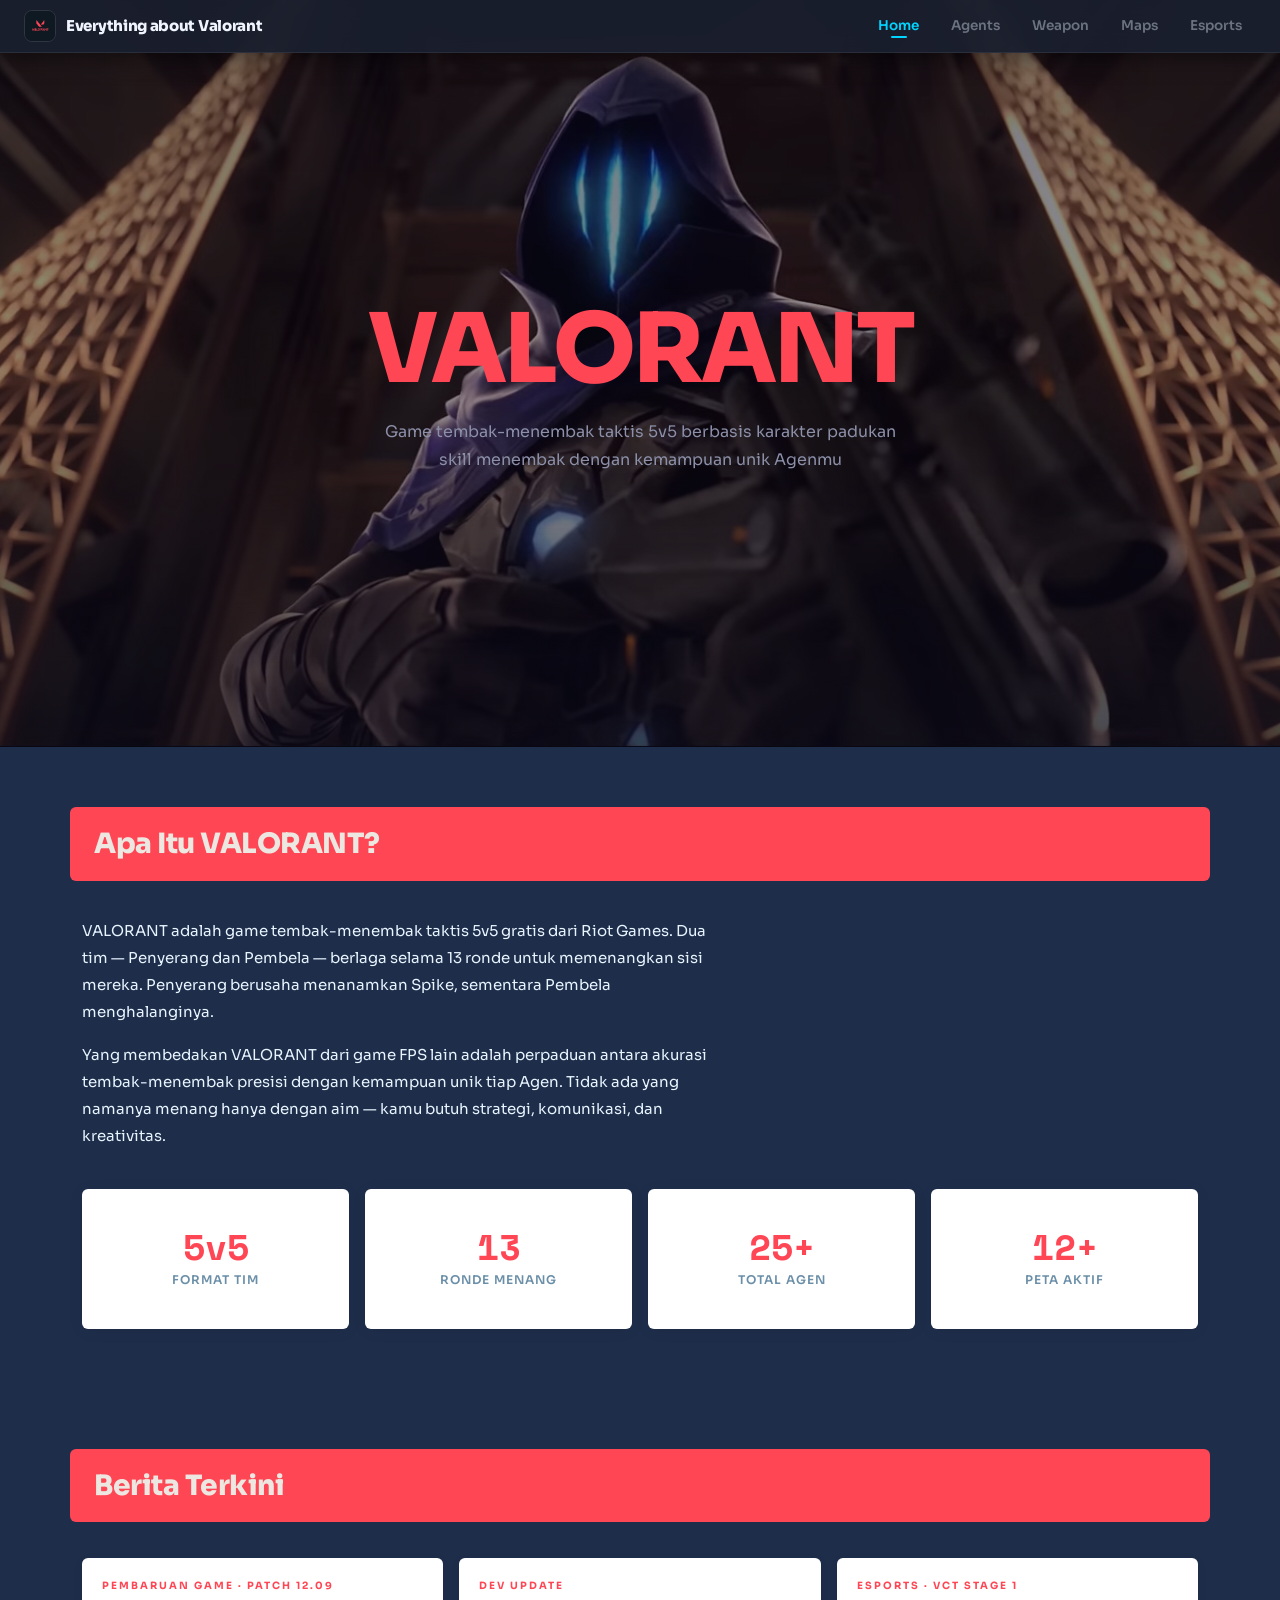
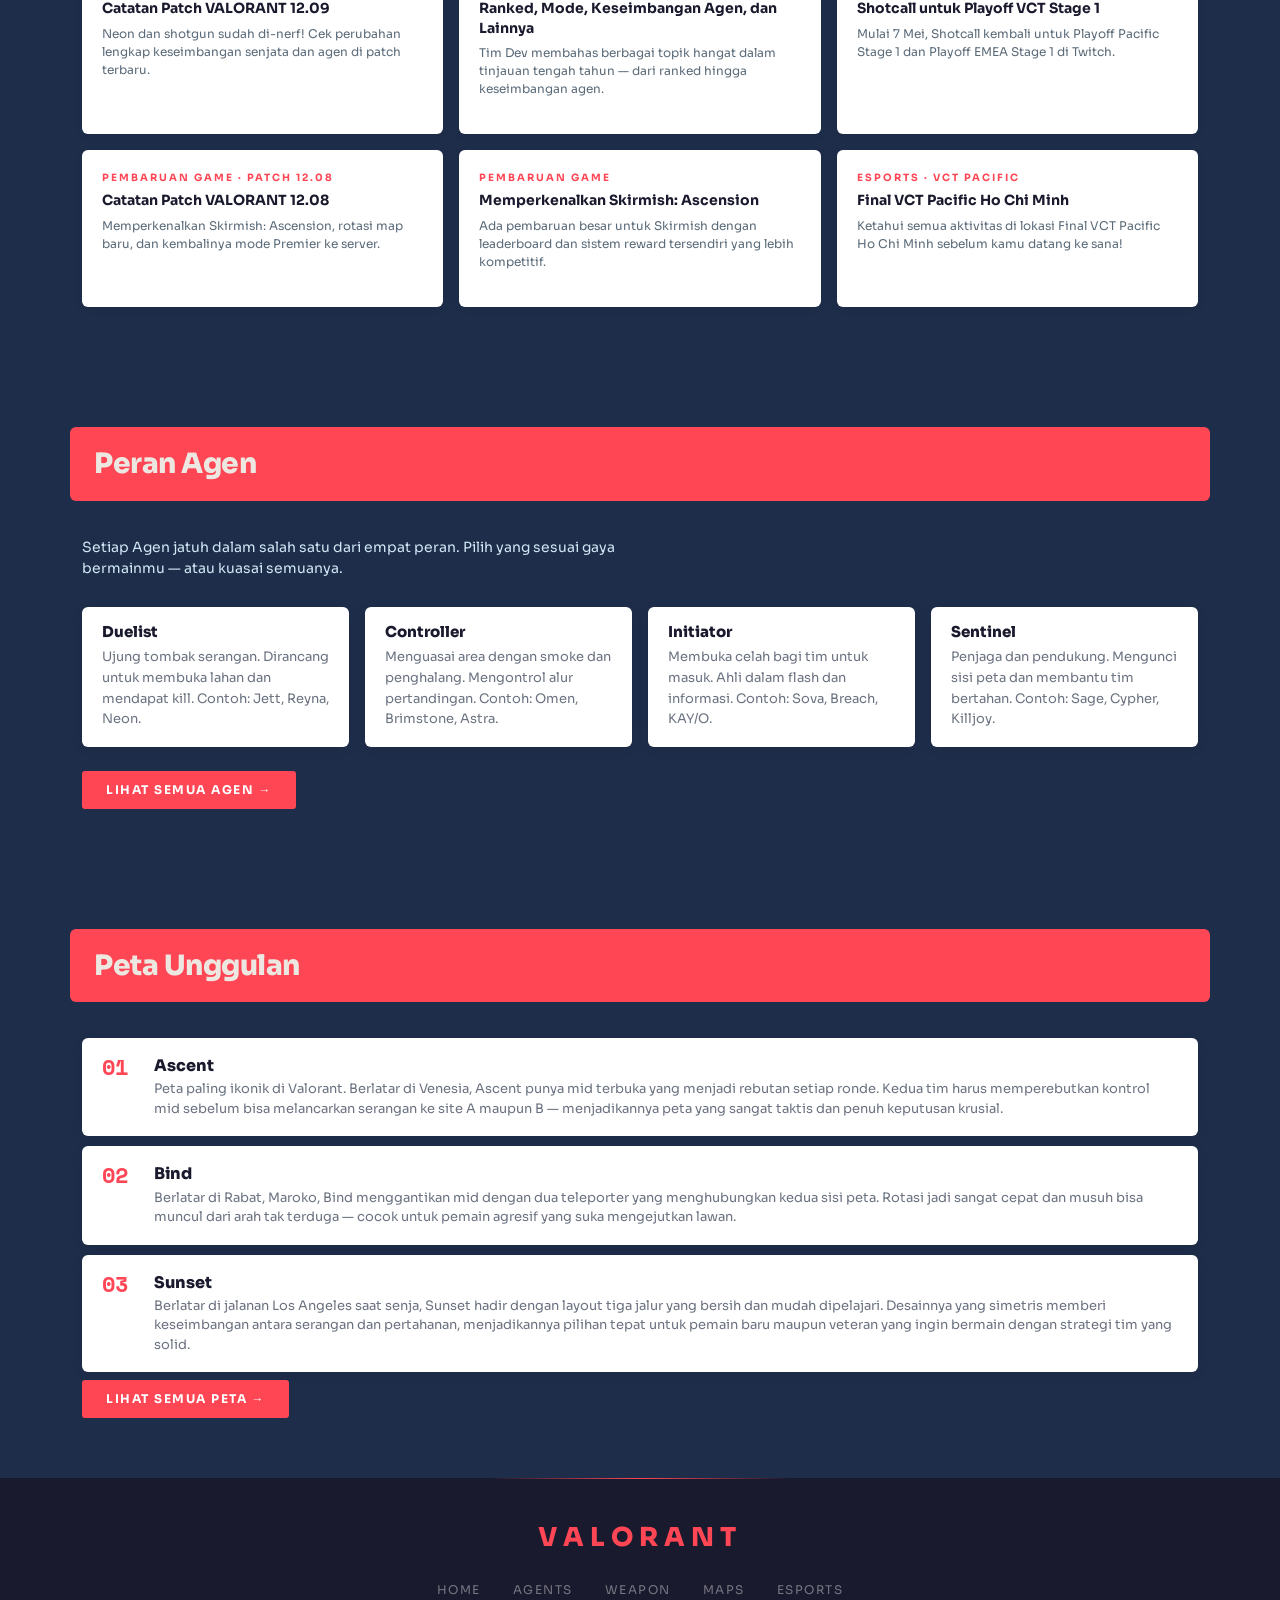
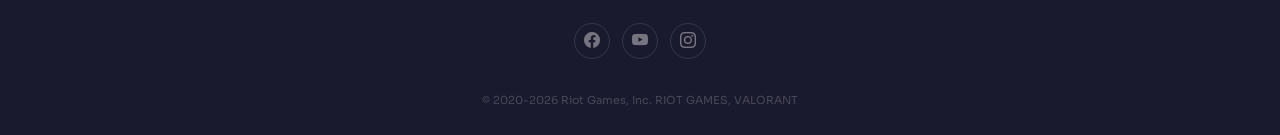
==== index.html @ f8c75fd0 "delete span yang ada di judul maps" ====
<!DOCTYPE html>
<html lang="id">

<head>
  <meta charset="UTF-8" />
  <meta name="viewport" content="width=device-width, initial-scale=1.0" />
  <title>Everything About Valorant</title>
  <link
    href="https://fonts.googleapis.com/css2?family=Sora:wght@400;500;600;700;900&family=Space+Mono:wght@400;700&display=swap"
    rel="stylesheet" />
  <link href="https://cdn.jsdelivr.net/npm/bootstrap@5.3.3/dist/css/bootstrap.min.css" rel="stylesheet" />
    <link rel="stylesheet" href="https://cdn.jsdelivr.net/npm/bootstrap-icons@1.11.3/font/bootstrap-icons.min.css">
  <link rel="stylesheet" href="style.css" />

</head>

<body>

  <!-- ─── NAVBAR ─── -->
  <nav id="navbar">
    <a class="logo" href="index.html">
      <div class="logo-icon">
        <img src="assets/images/logo-valorant.webp" alt="logo" />
      </div>
      <span class="logo-name">Everything about Valorant</span>
    </a>
    <ul class="nav-links">
      <li><a class="nav-label active" href="index.html">Home</a></li>
      <li><a class="nav-label" href="agents.html">Agents</a></li>
      <li><a class="nav-label" href="weapon.html">Weapon</a></li>
      <li><a class="nav-label" href="maps.html">Maps</a></li>
      <li><a class="nav-label" href="esports.html">Esports</a></li>
    </ul>
  </nav>

  <!-- ─── HERO ─── -->
  <section class="hero-section">

    <!-- ─── VIDEO BACKGROUND ─── -->
    <video class="hero-video" autoplay muted loop playsinline>
      <source src="assets/videos/valo-clip-opening.webm"/>
    </video>

    <!-- ─── OVERLAY ─── -->
    <div class="hero-overlay"></div>

    <!-- ─── CONTENT ─── -->
    <div class="hero-content text-center">
      <h1 class="hero-title"><span>VALORANT</span></h1>
      <p class="hero-subtitle mx-auto">
        Game tembak-menembak taktis 5v5 berbasis karakter padukan skill menembak dengan
        kemampuan unik Agenmu
      </p>

    </div>
    

  </section>


  <!-- ─── ABOUT ─── -->
  <section class="about-section">

    <!-- Section header: RED background -->
    <div class="sec-header">
      <div class="container">
        <h2>Apa Itu VALORANT?</h2>
      </div>
    </div>

    <div class="container">
      <p class="about-text">
        VALORANT adalah game tembak-menembak taktis 5v5 gratis dari Riot Games. Dua tim — Penyerang dan Pembela —
        berlaga selama 13 ronde untuk memenangkan sisi mereka. Penyerang berusaha menanamkan Spike, sementara Pembela
        menghalanginya.
      </p>
      <p class="about-text">
        Yang membedakan VALORANT dari game FPS lain adalah perpaduan antara akurasi tembak-menembak presisi dengan
        kemampuan unik tiap Agen. Tidak ada yang namanya menang hanya dengan aim — kamu butuh strategi, komunikasi, dan
        kreativitas.
      </p>
      <div class="row g-3 mt-4">
        <div class="col-3">
          <div class="about-stat">
            <div class="stat-number">5v5</div>
            <div class="stat-label">Format Tim</div>
          </div>
        </div>
        <div class="col-3">
          <div class="about-stat">
            <div class="stat-number">13</div>
            <div class="stat-label">Ronde Menang</div>
          </div>
        </div>
        <div class="col-3">
          <div class="about-stat">
            <div class="stat-number">25+</div>
            <div class="stat-label">Total Agen</div>
          </div>
        </div>
        <div class="col-3">
          <div class="about-stat">
            <div class="stat-number">12+</div>
            <div class="stat-label">Peta Aktif</div>
          </div>
        </div>
      </div>
    </div>
  </section>


  <!-- ─── ESPORTS NEWS ─── -->
  <section class="esports-section">

    <!-- Section header: WARM BROWN background -->
    <div class="sec-header">
      <div class="container">
        <h2>Berita Terkini</h2>
      </div>
    </div>

    <div class="container">
      <div class="row g-3">
        <div class="col-4">
          <div class="news-item h-100">
            <div class="news-cat">Pembaruan Game · Patch 12.09</div>
            <h6>Catatan Patch VALORANT 12.09</h6>
            <p>Neon dan shotgun sudah di-nerf! Cek perubahan lengkap keseimbangan senjata dan agen di patch terbaru.</p>
          </div>
        </div>
        <div class="col-4">
          <div class="news-item h-100">
            <div class="news-cat">Dev Update</div>
            <h6>Ranked, Mode, Keseimbangan Agen, dan Lainnya</h6>
            <p>Tim Dev membahas berbagai topik hangat dalam tinjauan tengah tahun — dari ranked hingga keseimbangan
              agen.</p>
          </div>
        </div>
        <div class="col-4">
          <div class="news-item h-100">
            <div class="news-cat">Esports · VCT Stage 1</div>
            <h6>Shotcall untuk Playoff VCT Stage 1</h6>
            <p>Mulai 7 Mei, Shotcall kembali untuk Playoff Pacific Stage 1 dan Playoff EMEA Stage 1 di Twitch.</p>
          </div>
        </div>
        <div class="col-4">
          <div class="news-item h-100">
            <div class="news-cat">Pembaruan Game · Patch 12.08</div>
            <h6>Catatan Patch VALORANT 12.08</h6>
            <p>Memperkenalkan Skirmish: Ascension, rotasi map baru, dan kembalinya mode Premier ke server.</p>
          </div>
        </div>
        <div class="col-4">
          <div class="news-item h-100">
            <div class="news-cat">Pembaruan Game</div>
            <h6>Memperkenalkan Skirmish: Ascension</h6>
            <p>Ada pembaruan besar untuk Skirmish dengan leaderboard dan sistem reward tersendiri yang lebih kompetitif.
            </p>
          </div>
        </div>
        <div class="col-4">
          <div class="news-item h-100">
            <div class="news-cat">Esports · VCT Pacific</div>
            <h6>Final VCT Pacific Ho Chi Minh</h6>
            <p>Ketahui semua aktivitas di lokasi Final VCT Pacific Ho Chi Minh sebelum kamu datang ke sana!</p>
          </div>
        </div>
      </div>
    </div>
  </section>

  <!-- ─── AGENTS ─── -->
  <section class="agents-section">

    <!-- Section header: RED background -->
    <div class="sec-header">
      <div class="container">
        <h2>Peran Agen</h2>
      </div>
    </div>

    <div class="container">
      <p style="color:#d0e8f5; font-size:14px; margin-bottom:28px; max-width:560px;">
        Setiap Agen jatuh dalam salah satu dari empat peran. Pilih yang sesuai gaya bermainmu — atau kuasai semuanya.
      </p>
      <div class="row g-3">
        <div class="col-3">
          <div class="role-card">
            <h5>Duelist</h5>
            <p>Ujung tombak serangan. Dirancang untuk membuka lahan dan mendapat kill. Contoh: Jett, Reyna, Neon.</p>
          </div>
        </div>
        <div class="col-3">
          <div class="role-card">
            <h5>Controller</h5>
            <p>Menguasai area dengan smoke dan penghalang. Mengontrol alur pertandingan. Contoh: Omen, Brimstone, Astra.
            </p>
          </div>
        </div>
        <div class="col-3">
          <div class="role-card">
            <h5>Initiator</h5>
            <p>Membuka celah bagi tim untuk masuk. Ahli dalam flash dan informasi. Contoh: Sova, Breach, KAY/O.</p>
          </div>
        </div>
        <div class="col-3">
          <div class="role-card">
            <h5>Sentinel</h5>
            <p>Penjaga dan pendukung. Mengunci sisi peta dan membantu tim bertahan. Contoh: Sage, Cypher, Killjoy.</p>
          </div>
        </div>
      </div>
      <div class="mt-4">
        <a href="agents.html" class="btn-valo" style="font-size:12px; padding:10px 24px;">Lihat Semua Agen →</a>
      </div>
    </div>
  </section>


  <!-- ─── MAPS ─── -->
  <section class="maps-section">

    <!-- Section header: SLATE BLUE background -->
    <div class="sec-header">
      <div class="container">
        <h2>Peta Unggulan</h2>
      </div>
    </div>

    <div class="container">
      <div class="row">
        <div class="col-12">
          <div class="map-item">
            <div class="map-number">01</div>
            <div class="map-info">
              <h5>Ascent</h5>
              <p>Peta paling ikonik di Valorant. Berlatar di Venesia, Ascent punya mid terbuka yang menjadi rebutan setiap ronde. Kedua tim harus memperebutkan kontrol mid sebelum bisa melancarkan serangan ke site A maupun B — menjadikannya peta yang sangat taktis dan penuh keputusan krusial.</p>
            </div>
          </div>
          <div class="map-item">
            <div class="map-number">02</div>
            <div class="map-info">
              <h5>Bind</h5>
              <p>Berlatar di Rabat, Maroko, Bind menggantikan mid dengan dua teleporter yang menghubungkan kedua sisi peta. Rotasi jadi sangat cepat dan musuh bisa muncul dari arah tak terduga — cocok untuk pemain agresif yang suka mengejutkan lawan.</p>
            </div>
          </div>
          <div class="map-item">
            <div class="map-number">03</div>
            <div class="map-info">
              <h5>Sunset</h5>
              <p>Berlatar di jalanan Los Angeles saat senja, Sunset hadir dengan layout tiga jalur yang bersih dan mudah dipelajari. Desainnya yang simetris memberi keseimbangan antara serangan dan pertahanan, menjadikannya pilihan tepat untuk pemain baru maupun veteran yang ingin bermain dengan strategi tim yang solid.</p>
            </div>
          </div>
        </div>
      </div>
      <div class="mt-2">
        <a href="maps.html" class="btn-valo" style="font-size:12px; padding:10px 24px;">Lihat Semua Peta →</a>
      </div>
    </div>
  </section>


  <script src="https://cdn.jsdelivr.net/npm/bootstrap@5.3.3/dist/js/bootstrap.bundle.min.js"></script>
  <!-- ─── FOOTER ─── -->
  <footer class="footer">
    <div class="footer-logo">VALORANT</div>
    <div class="footer-links">
      <a href="index.html">Home</a>
      <a href="agents.html">Agents</a>
      <a href="weapon.html">Weapon</a>
      <a href="maps.html">Maps</a>
      <a href="esports.html">Esports</a>
    </div>
    <div class="footer-socials">
      <div class="footer-s" title="Facebook">
        <i class="bi bi-facebook"></i>
      </div>
      <div class="footer-s" title="YouTube">
        <i class="bi bi-youtube"></i>
      </div>
      <div class="footer-s" title="Instagram">
        <i class="bi bi-instagram"></i>
      </div>
    </div>
    <div class="footer-copy">© 2020-2026 Riot Games, Inc. RIOT GAMES, VALORANT</div>
  </footer>

</body>

</html>
---- style.css ----
/* ─── CSS VARIABLES ─── */
:root {
  --accent: #00d4ff;
  --accent-glow: rgba(0, 212, 255, 0.15);
  --text-dim: #6b7280;
  --white: #f0f4ff;
  --cream: #ece8e1;
}

/* ─── RESET ─── */
*,
*::before,
*::after {
  box-sizing: border-box;
}
ul {
  list-style: none;
  padding: 0;
  margin: 0;
}
a {
  text-decoration: none;
}

/* ─── BODY ─── */
body {
  font-family: "Sora", sans-serif;
  color: var(--cream);
  background-color: #f5f0eb;
  margin: 0;
  -webkit-font-smoothing: antialiased;
  -moz-osx-font-smoothing: grayscale;
}

/* ─── NAVBAR ─── */
#navbar {
  position: fixed;
  top: 0;
  left: 0;
  right: 0;
  width: 100%;
  padding: 10px 24px;
  background: rgba(26, 31, 46, 0.95);
  backdrop-filter: blur(18px);
  -webkit-backdrop-filter: blur(18px);
  border-bottom: 1px solid rgba(255, 255, 255, 0.07);
  box-shadow: 0 4px 24px rgba(0, 0, 0, 0.5);
  z-index: 1000;
  display: flex;
  align-items: center;
  justify-content: space-between;
}

/* ─── LOGO ─── */
.logo {
  display: flex;
  align-items: center;
  gap: 10px;
}

.logo-icon {
  width: 32px;
  height: 32px;
  border: 1px solid rgba(255, 255, 255, 0.1);
  border-radius: 8px;
  display: flex;
  align-items: center;
  justify-content: center;
  overflow: hidden;
  flex-shrink: 0;
  transition: box-shadow 0.3s;
}

.logo-icon img {
  width: 100%;
  height: 100%;
  object-fit: cover;
  display: block;
}
.logo:hover .logo-icon {
  box-shadow: 0 0 16px var(--accent-glow);
}

.logo-name {
  font-size: 15px;
  font-weight: 800;
  color: var(--white);
  letter-spacing: -0.3px;
}

/* ─── NAV LINKS ─── */
.nav-links {
  display: flex;
  align-items: center;
  gap: 4px;
}

.nav-label {
  font-size: 13.5px;
  font-weight: 600;
  color: var(--text-dim);
  padding: 6px 14px;
  border-radius: 8px;
  transition:
    color 0.25s,
    background 0.25s;
  position: relative;
  display: block;
}

.nav-label::after {
  content: "";
  position: absolute;
  bottom: 4px;
  left: 50%;
  transform: translateX(-50%) scaleX(0);
  width: 16px;
  height: 2px;
  background: var(--accent);
  border-radius: 999px;
  transition: transform 0.25s cubic-bezier(0.34, 1.56, 0.64, 1);
}

.nav-label:hover {
  color: var(--white);
}
.nav-label:hover::after,
.nav-label.active::after {
  transform: translateX(-50%) scaleX(1);
}
.nav-label.active {
  color: var(--accent);
}
.nav-label:active {
  transform: scale(0.93);
  opacity: 0.7;
}

/* ─── HERO ─── */
.hero-section {
  position: relative;
  width: 100%;
  min-height: 83vh;
  display: flex;
  align-items: center;
  justify-content: center;
  overflow: hidden;
  background: #1a1a2e;
}

/* ─── HERO VIDEO ─── */
.hero-video {
  position: absolute;
  inset: 0;
  width: 100%;
  height: 100%;
  object-fit: cover;
  object-position: center;
  display: block;
  z-index: 0;
}

/* ─── HERO OVERLAY ─── */
.hero-overlay {
  position: absolute;
  inset: 0;
  background: linear-gradient(
    to bottom,
    rgba(10, 10, 25, 0.55) 0%,
    rgba(10, 10, 25, 0.45) 50%,
    rgba(10, 10, 25, 0.75) 100%
  );
  z-index: 1;
}

/* ─── HERO CONTENT ─── */
.hero-content {
  position: relative;
  z-index: 2;
  padding: 110px 20px 50px;
  width: 100%;
}.hero-title {
  font-size: 96px;
  font-weight: 900;
  color: #ece8e1;
  line-height: 1;
  letter-spacing: -3px;
  margin-bottom: 20px;
}

.hero-title span {
  color: #ff4655;
}

.hero-subtitle {
  font-size: 16px;
  color: #8b8fa8;
  max-width: 520px;
  line-height: 1.7;
  margin-bottom: 32px;
  margin-left: auto;
  margin-right: auto;
}

/* ─── BUTTONS ─── */
.btn-valo {
  background: #ff4655;
  color: #fff;
  font-family: "Sora", sans-serif;
  font-weight: 700;
  font-size: 13px;
  letter-spacing: 1.5px;
  text-transform: uppercase;
  padding: 12px 32px;
  border: none;
  border-radius: 3px;
  text-decoration: none;
  display: inline-block;
}

.btn-valo:hover {
  background: #ff4655;
  color: #fff;
}

/* ─── SECTION HEADERS ─── */
.sec-header {
  margin-bottom: 36px;
}

.sec-header .container {
  padding-left: 0 !important;
  padding-right: 0 !important;
  border-radius: 6px;
  overflow: hidden;
  background: #ff4655;
}

.sec-header .sec-label {
  font-family: "Space Mono", monospace;
  font-size: 10px;
  letter-spacing: 3px;
  text-transform: uppercase;
  color: #ece8e1;
  opacity: 0.6;
  margin-bottom: 4px;
  padding: 18px 24px 0;
  display: block;
}

.sec-header h2 {
  font-size: 28px;
  font-weight: 900;
  color: #ece8e1;
  margin: 0;
  letter-spacing: -0.5px;
  padding: 20px 24px 20px;
}

/* ─── ABOUT SECTION ─── */
.about-section {
  background: #1e2d4a;
  padding: 60px 0;
}

.about-text {
  font-size: 15px;
  line-height: 1.8;
  color: #e8f4ff;
  max-width: 640px;
}

.about-stat {
  text-align: center;
  padding: 24px 16px;
  background: #fff;
  border-radius: 6px;
  box-shadow: 0 2px 16px rgba(0, 0, 0, 0.06);
  height: 140px;
  display: flex;
  flex-direction: column;
  justify-content: center;
}

.about-stat .stat-number {
  font-family: "Space Mono", monospace;
  font-size: 36px;
  font-weight: 700;
  color: #ff4655;
  line-height: 1;
}

.about-stat .stat-label {
  font-size: 12px;
  font-weight: 600;
  color: #6b8fa8;
  letter-spacing: 1px;
  text-transform: uppercase;
  margin-top: 6px;
}

/* ─── AGENTS SECTION (index.html) ─── */
.agents-section {
  background: #1e2d4a;
  padding: 60px 0;
}

.role-card {
  background: #fff;
  border-radius: 6px;
  padding: 24px 20px;
  box-shadow: 0 2px 12px rgba(0, 0, 0, 0.07);
  height: 140px;
  display: flex;
  flex-direction: column;
  justify-content: center;
}

.role-card h5 {
  font-weight: 800;
  font-size: 15px;
  color: #1a1a2e;
  margin-bottom: 6px;
}

.role-card p {
  font-size: 13px;
  color: #6b7280;
  margin: 0;
  line-height: 1.6;
}

/* ─── MAPS SECTION ─── */
.maps-section {
  background: #1e2d4a;
  padding: 60px 0;
}

.map-item {
  display: flex;
  align-items: flex-start;
  gap: 16px;
  padding: 18px 20px;
  background: #fff;
  border-radius: 6px;
  margin-bottom: 10px;
  box-shadow: 0 2px 12px rgba(0, 0, 0, 0.07);
}

.map-item:last-child {
  margin-bottom: 0;
}

.map-number {
  font-family: "Space Mono", monospace;
  font-size: 22px;
  font-weight: 700;
  color: #ff4655;
  min-width: 36px;
  line-height: 1;
}

.map-info h5 {
  font-weight: 800;
  font-size: 16px;
  color: #1a1a2e;
  margin-bottom: 4px;
}
.map-info p {
  font-size: 13px;
  color: #6b7280;
  margin: 0;
}

.map-tag {
  font-size: 11px;
  font-weight: 700;
  letter-spacing: 1px;
  text-transform: uppercase;
  background: rgba(255, 70, 85, 0.1);
  color: #ff4655;
  padding: 3px 8px;
  border-radius: 3px;
}

/* ─── ESPORTS SECTION ─── */
.esports-section {
  background: #1e2d4a;
  padding: 60px 0;
}

.news-item {
  background: #fff;
  border-radius: 6px;
  padding: 20px;
  box-shadow: 0 2px 10px rgba(0, 0, 0, 0.06);
  margin-bottom: 16px;
}

.news-item .news-cat {
  font-size: 10px;
  font-weight: 700;
  letter-spacing: 2px;
  text-transform: uppercase;
  color: #ff4655;
  margin-bottom: 6px;
}

.news-item h6 {
  font-weight: 700;
  font-size: 14px;
  color: #1a1a2e;
  margin-bottom: 6px;
  line-height: 1.4;
}

.news-item p {
  font-size: 12px;
  color: #5a6a78;
  margin: 0;
}

/* ══════════════════════════════════════════
   AGENTS PAGE
══════════════════════════════════════════ */

.page-hero {
  padding-top: 110px;
  padding-bottom: 60px;
  background: #1a1a2e;
  position: relative;
  overflow: hidden;
}

.page-hero-label {
  font-family: "Space Mono", monospace;
  font-size: 11px;
  font-weight: 700;
  letter-spacing: 4px;
  text-transform: uppercase;
  color: #ff4655;
  margin-bottom: 12px;
}

.page-hero-title {
  font-size: 72px;
  font-weight: 900;
  color: #ece8e1;
  letter-spacing: -2px;
  line-height: 1;
  margin-bottom: 16px;
}

.page-hero-sub {
  font-size: 15px;
  color: #8b8fa8;
  max-width: 480px;
  margin: 0 auto;
  line-height: 1.7;
}

.agents-page-section {
  background: #1a1f35;
  padding: 56px 0 72px;
}

/* ─── AGENTS GRID ─── */
.agents-grid {
  display: grid;
  grid-template-columns: repeat(6, 1fr);
  gap: 16px;
}

.weapons-grid {
  grid-template-columns: repeat(6, 1fr);
  gap: 16px;
  margin-bottom: 0;
}

/* ─── FILTER BAR ─── */
.agent-filter-bar {
  display: flex;
  gap: 8px;
  margin-bottom: 36px;
}

.agent-filter-btn {
  font-family: "Sora", sans-serif;
  font-size: 12px;
  font-weight: 700;
  letter-spacing: 1.5px;
  text-transform: uppercase;
  padding: 8px 20px;
  border: 2px solid rgba(255, 255, 255, 0.12);
  border-radius: 3px;
  background: transparent;
  color: #8b8fa8;
  cursor: pointer;
}

.agent-filter-btn:hover,
.agent-filter-btn.active {
  background: #ff4655;
  border-color: #ff4655;
  color: #fff;
}

/* ─── AGENT CARD ─── */
.agent-card {
  background: #1e2d4a;
  border-radius: 6px;
  overflow: hidden;
  box-shadow: 0 2px 16px rgba(0, 0, 0, 0.25);
  height: 100%;
  display: flex;
  flex-direction: column;
}

.agent-img-wrap {
  width: 100%;
  aspect-ratio: 3 / 4;
  overflow: hidden;
}

.agent-img {
  width: 100%;
  height: 100%;
  object-fit: cover;
  object-position: top center;
  display: block;
}

.agent-info {
  padding: 14px 16px 18px;
  flex: 1;
  display: flex;
  flex-direction: column;
  background: rgba(55, 62, 90, 0.55);
}

.agent-role-tag {
  font-family: "Space Mono", monospace;
  font-size: 9px;
  font-weight: 700;
  letter-spacing: 2px;
  text-transform: uppercase;
  margin-bottom: 5px;
  color: #8b8fa8;
}

.agent-name {
  font-size: 15px;
  font-weight: 800;
  color: #ece8e1;
  margin: 0 0 2px;
  letter-spacing: -0.2px;
}

/* ══════════════════════════════════════════
   MAPS PAGE
══════════════════════════════════════════ */

.maps-page-section {
  background: #0d1117;
  padding: 0;
}

/* ─── MAP CARD FULL WIDTH ─── */
.map-card-full {
  position: relative;
  width: 100%;
  height: 560px;
  overflow: hidden;
  display: flex;
  align-items: flex-end;
}

/* ─── MAP CARD HALF WIDTH ─── */
.map-card-half {
  position: relative;
  width: 100%;
  height: 480px;
  overflow: hidden;
  display: flex;
  align-items: flex-end;
  border-top: 1px solid rgba(255,255,255,0.05);
}

.map-row-2 .map-card-half:first-child {
  border-right: 1px solid rgba(255,255,255,0.05);
}

/* ─── SHARED IMAGE WRAPPER ─── */
.map-card-img-wrap {
  position: absolute;
  inset: 0;
  width: 100%;
  height: 100%;
}

.map-card-img {
  width: 100%;
  height: 100%;
  object-fit: cover;
  object-position: center;
  display: block;
}

/* ─── OVERLAY GRADIENT ─── */
.map-card-overlay {
  position: absolute;
  inset: 0;
  background: linear-gradient(
    to top,
    rgba(10, 12, 20, 0.96) 0%,
    rgba(10, 12, 20, 0.55) 38%,
    rgba(10, 12, 20, 0.08) 70%,
    transparent 100%
  );
}

/* ─── CARD BODY (text over image) ─── */
.map-card-body {
  position: relative;
  z-index: 2;
  padding: 0 40px 40px;
  width: 100%;
}

.map-card-full .map-card-body {
  max-width: 720px;
  padding: 0 56px 52px;
}

/* ─── MAP NAME ─── */
.map-card-name {
  font-size: 52px;
  font-weight: 900;
  color: #ece8e1;
  letter-spacing: -2px;
  line-height: 1;
  margin: 0 0 14px;
  text-transform: uppercase;
}

.map-card-half .map-card-name {
  font-size: 38px;
  letter-spacing: -1.5px;
  margin-bottom: 10px;
}

/* ─── MAP DESC ─── */
.map-card-desc {
  font-size: 14px;
  color: rgba(208, 220, 236, 0.75);
  line-height: 1.75;
  margin: 0;
  max-width: 580px;
}

.map-card-half .map-card-desc {
  font-size: 13px;
  max-width: 440px;
}

/* ─── WEAPON PAGE — image wrapper overrides ─── */
.agent-img-wrap.weapon-bg {
  background: transparent;
  display: flex;
  align-items: center;
  justify-content: center;
  padding: 20px 16px;
  aspect-ratio: 4 / 3;
}

.agent-img-wrap.weapon-bg .agent-img {
  object-fit: contain;
  object-position: center;
}
/* ══════════════════════════════════════════
   FOOTER
══════════════════════════════════════════ */

.footer {
  background: #1a1a2e;
  padding: 2.5rem 2rem 1.5rem;
  font-family: 'Sora', sans-serif;
  text-align: center;
  position: relative;
  overflow: hidden;
}

.footer::before {
  content: '';
  position: absolute;
  top: 0;
  left: 50%;
  transform: translateX(-50%);
  width: 300px;
  height: 1px;
  background: linear-gradient(90deg, transparent, #ff4655, transparent);
}

.footer-logo {
  font-family: 'Sora', sans-serif;
  font-size: 26px;
  font-weight: 900;
  letter-spacing: 6px;
  color: #ff4655;
  margin-bottom: 1.5rem;
}

.footer-links {
  display: flex;
  justify-content: center;
  gap: 2rem;
  margin-bottom: 1.5rem;
  flex-wrap: wrap;
}

.footer-links a {
  color: rgba(255, 255, 255, 0.4);
  font-size: 12px;
  text-decoration: none;
  letter-spacing: 1.5px;
  text-transform: uppercase;
  cursor: pointer;
  transition: color 0.2s;
}

.footer-links a:hover {
  color: #ff4655;
}

.footer-socials {
  display: flex;
  justify-content: center;
  gap: 12px;
  margin-bottom: 2rem;
}

.footer-s {
  width: 36px;
  height: 36px;
  border: 0.5px solid rgba(255, 255, 255, 0.12);
  border-radius: 50%;
  display: flex;
  align-items: center;
  justify-content: center;
  color: rgba(255, 255, 255, 0.4);
  cursor: pointer;
  transition: border-color 0.2s, color 0.2s;
}

.footer-s:hover {
  border-color: #ff4655;
  color: #ff4655;
}

.footer-copy {
  font-size: 11px;
  color: rgba(255, 255, 255, 0.2);
  line-height: 1.8;
}
/* ══════════════════════════════════════════
   ESPORTS PAGE — VCT TEAM CARDS (et-)
══════════════════════════════════════════ */

.et-card {
  background: #fff;
  border-radius: 6px;
  overflow: hidden;
  box-shadow: 0 2px 16px rgba(0,0,0,0.08);
  display: flex;
  gap: 0;
}

.et-left {
  width: 160px;
  flex-shrink: 0;
  background: #1a1a2e;
  display: flex;
  align-items: center;
  justify-content: center;
  padding: 32px 24px;
}

.et-logo {
  width: 96px;
  height: 96px;
  display: flex;
  align-items: center;
  justify-content: center;
}

.et-logo img {
  width: 100%;
  height: 100%;
  object-fit: contain;
}

.et-logo-fallback {
  font-family: "Space Mono", monospace;
  font-size: 16px;
  font-weight: 700;
  color: #fff;
  letter-spacing: 1px;
}

.boom-fb { color: #ff4655 !important; }

.et-right {
  flex: 1;
  padding: 24px 28px;
}

.et-top {
  display: flex;
  align-items: flex-start;
  justify-content: space-between;
  margin-bottom: 12px;
}

.et-name {
  font-size: 22px;
  font-weight: 900;
  color: #1a1a2e;
  margin: 0 0 4px;
  letter-spacing: -0.5px;
}

.et-league {
  font-family: "Space Mono", monospace;
  font-size: 10px;
  font-weight: 700;
  letter-spacing: 2px;
  text-transform: uppercase;
  color: #ff4655;
}

.et-country {
  font-family: "Space Mono", monospace;
  font-size: 10px;
  font-weight: 700;
  letter-spacing: 2px;
  text-transform: uppercase;
  color: #9ca3af;
}

.et-desc {
  font-size: 13px;
  color: #4b5563;
  line-height: 1.75;
  margin: 0;
}

/* ══════════════════════════════════════════
   ESPORTS PAGE — LOCAL TEAM CARDS (el-)
══════════════════════════════════════════ */

.el-card {
  background: #fff;
  border-radius: 6px;
  padding: 20px;
  box-shadow: 0 2px 12px rgba(0,0,0,0.07);
  display: flex;
  flex-direction: column;
  gap: 10px;
}

.el-logo {
  width: 56px;
  height: 56px;
  border-radius: 8px;
  display: flex;
  align-items: center;
  justify-content: center;
  overflow: hidden;
}

.el-logo img {
  width: 100%;
  height: 100%;
  object-fit: contain;
}

.el-logo-fb {
  font-family: "Space Mono", monospace;
  font-size: 11px;
  font-weight: 700;
  letter-spacing: 0.5px;
}

.ae-logo      { background: #1a1a2e; color: #ff4655; }
.du-logo      { background: #1a1a2e; color: #ff4655; }
.onic-logo    { background: #1a1a2e; color: #ff4655; }
.big-logo     { background: #1a1a2e; color: #ff4655; }
.rrqk-logo    { background: #1a1a2e; color: #ff4655; }
.celeste-logo { background: #1a1a2e; color: #ff4655; }

.el-name {
  font-size: 15px;
  font-weight: 800;
  color: #1a1a2e;
  margin: 0;
}

.el-desc {
  font-size: 12px;
  color: #5a6a78;
  line-height: 1.65;
  margin: 0;
  flex: 1;
}
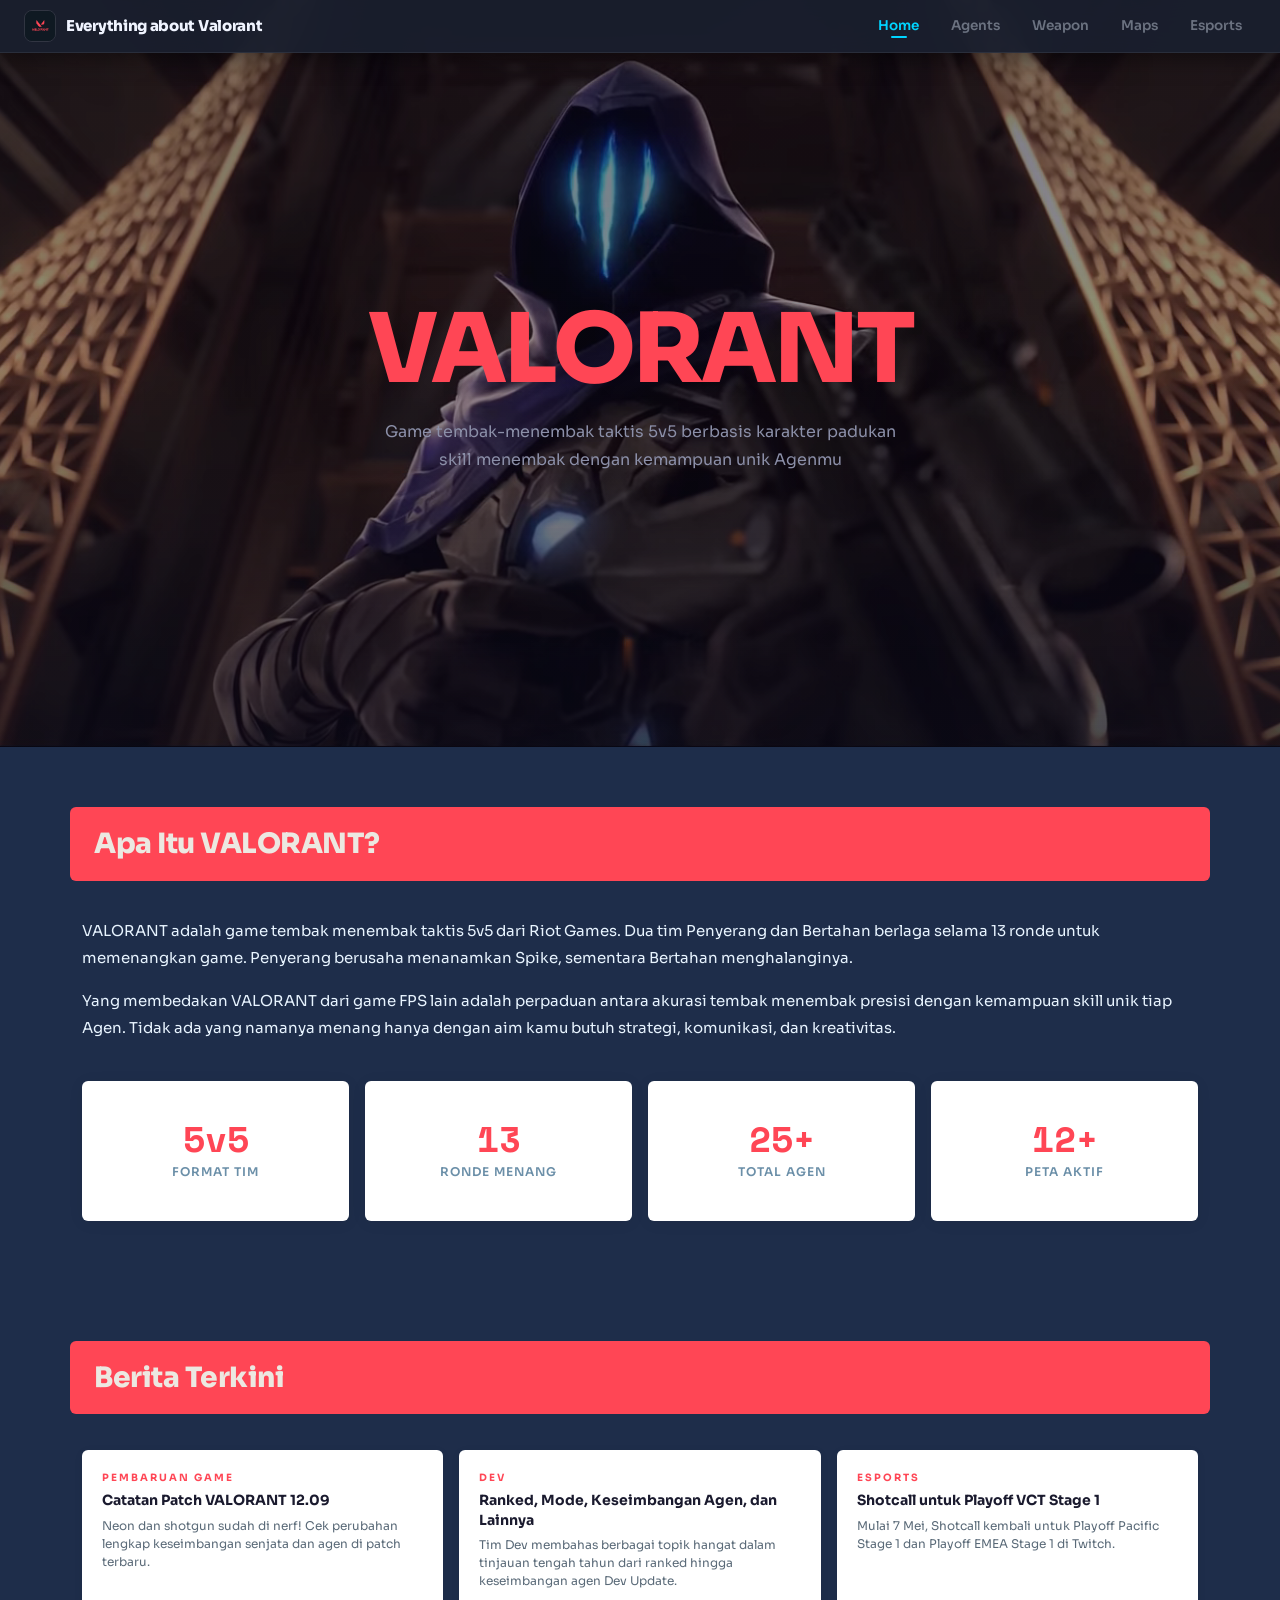
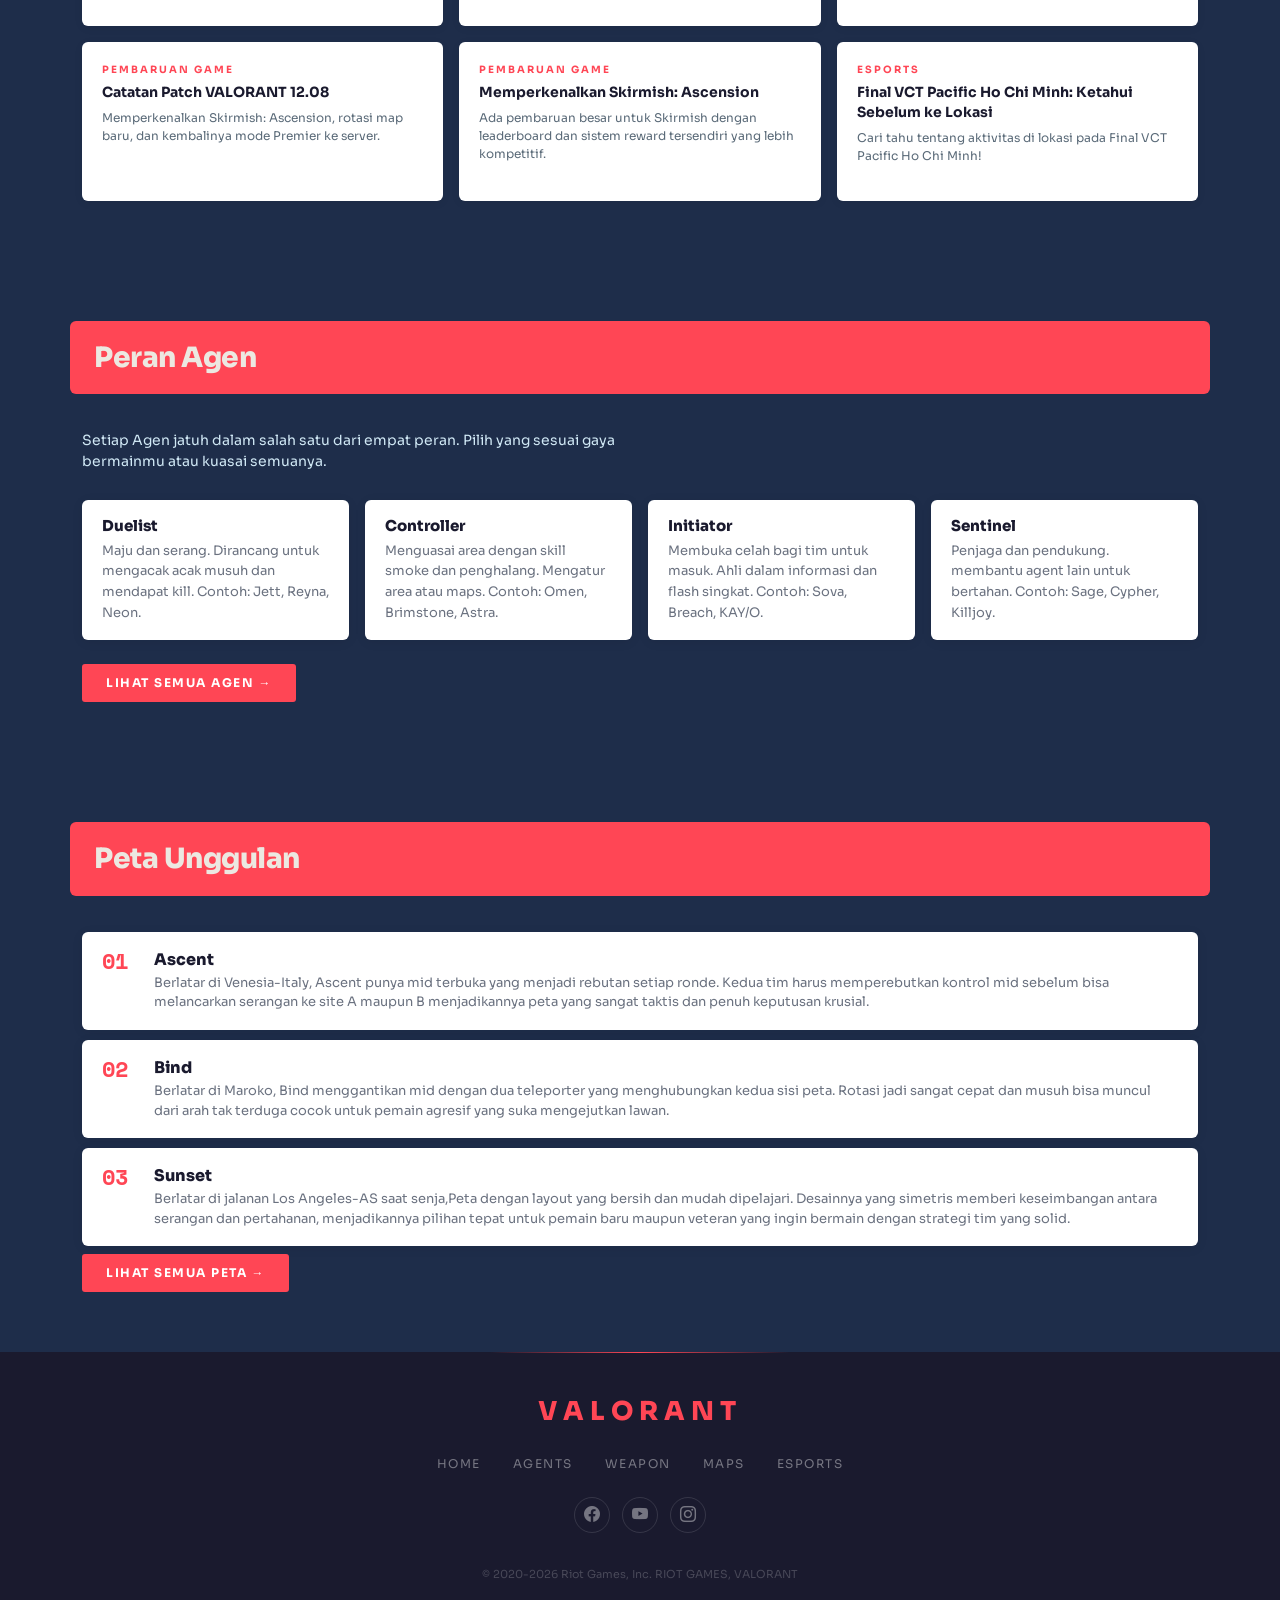
==== commit ac024a26: "menghapus text kecil yang tidak penting" ====
--- a/index.html
+++ b/index.html
@@ -70,13 +70,13 @@
 
     <div class="container">
       <p class="about-text">
-        VALORANT adalah game tembak-menembak taktis 5v5 gratis dari Riot Games. Dua tim — Penyerang dan Pembela —
-        berlaga selama 13 ronde untuk memenangkan sisi mereka. Penyerang berusaha menanamkan Spike, sementara Pembela
+        VALORANT adalah game tembak menembak taktis 5v5 dari Riot Games. Dua tim Penyerang dan Bertahan 
+        berlaga selama 13 ronde untuk memenangkan game. Penyerang berusaha menanamkan Spike, sementara Bertahan
         menghalanginya.
       </p>
       <p class="about-text">
-        Yang membedakan VALORANT dari game FPS lain adalah perpaduan antara akurasi tembak-menembak presisi dengan
-        kemampuan unik tiap Agen. Tidak ada yang namanya menang hanya dengan aim — kamu butuh strategi, komunikasi, dan
+        Yang membedakan VALORANT dari game FPS lain adalah perpaduan antara akurasi tembak menembak presisi dengan
+        kemampuan skill unik tiap Agen. Tidak ada yang namanya menang hanya dengan aim kamu butuh strategi, komunikasi, dan
         kreativitas.
       </p>
       <div class="row g-3 mt-4">
@@ -123,29 +123,29 @@
       <div class="row g-3">
         <div class="col-4">
           <div class="news-item h-100">
-            <div class="news-cat">Pembaruan Game · Patch 12.09</div>
+            <div class="news-cat">Pembaruan Game</div>
             <h6>Catatan Patch VALORANT 12.09</h6>
-            <p>Neon dan shotgun sudah di-nerf! Cek perubahan lengkap keseimbangan senjata dan agen di patch terbaru.</p>
-          </div>
-        </div>
-        <div class="col-4">
-          <div class="news-item h-100">
-            <div class="news-cat">Dev Update</div>
+            <p>Neon dan shotgun sudah di nerf! Cek perubahan lengkap keseimbangan senjata dan agen di patch terbaru.</p>
+          </div>
+        </div>
+        <div class="col-4">
+          <div class="news-item h-100">
+            <div class="news-cat">Dev</div>
             <h6>Ranked, Mode, Keseimbangan Agen, dan Lainnya</h6>
-            <p>Tim Dev membahas berbagai topik hangat dalam tinjauan tengah tahun — dari ranked hingga keseimbangan
-              agen.</p>
-          </div>
-        </div>
-        <div class="col-4">
-          <div class="news-item h-100">
-            <div class="news-cat">Esports · VCT Stage 1</div>
+            <p>Tim Dev membahas berbagai topik hangat dalam tinjauan tengah tahun dari ranked hingga keseimbangan
+              agen Dev Update.</p>
+          </div>
+        </div>
+        <div class="col-4">
+          <div class="news-item h-100">
+            <div class="news-cat">Esports</div>
             <h6>Shotcall untuk Playoff VCT Stage 1</h6>
             <p>Mulai 7 Mei, Shotcall kembali untuk Playoff Pacific Stage 1 dan Playoff EMEA Stage 1 di Twitch.</p>
           </div>
         </div>
         <div class="col-4">
           <div class="news-item h-100">
-            <div class="news-cat">Pembaruan Game · Patch 12.08</div>
+            <div class="news-cat">Pembaruan Game</div>
             <h6>Catatan Patch VALORANT 12.08</h6>
             <p>Memperkenalkan Skirmish: Ascension, rotasi map baru, dan kembalinya mode Premier ke server.</p>
           </div>
@@ -160,9 +160,9 @@
         </div>
         <div class="col-4">
           <div class="news-item h-100">
-            <div class="news-cat">Esports · VCT Pacific</div>
-            <h6>Final VCT Pacific Ho Chi Minh</h6>
-            <p>Ketahui semua aktivitas di lokasi Final VCT Pacific Ho Chi Minh sebelum kamu datang ke sana!</p>
+            <div class="news-cat">Esports</div>
+            <h6>Final VCT Pacific Ho Chi Minh: Ketahui Sebelum ke Lokasi</h6>
+            <p>Cari tahu tentang aktivitas di lokasi pada Final VCT Pacific Ho Chi Minh!</p>
           </div>
         </div>
       </div>
@@ -181,32 +181,32 @@
 
     <div class="container">
       <p style="color:#d0e8f5; font-size:14px; margin-bottom:28px; max-width:560px;">
-        Setiap Agen jatuh dalam salah satu dari empat peran. Pilih yang sesuai gaya bermainmu — atau kuasai semuanya.
+        Setiap Agen jatuh dalam salah satu dari empat peran. Pilih yang sesuai gaya bermainmu atau kuasai semuanya.
       </p>
       <div class="row g-3">
         <div class="col-3">
           <div class="role-card">
             <h5>Duelist</h5>
-            <p>Ujung tombak serangan. Dirancang untuk membuka lahan dan mendapat kill. Contoh: Jett, Reyna, Neon.</p>
+            <p>Maju dan serang. Dirancang untuk mengacak acak musuh dan mendapat kill. Contoh: Jett, Reyna, Neon.</p>
           </div>
         </div>
         <div class="col-3">
           <div class="role-card">
             <h5>Controller</h5>
-            <p>Menguasai area dengan smoke dan penghalang. Mengontrol alur pertandingan. Contoh: Omen, Brimstone, Astra.
+            <p>Menguasai area dengan skill smoke dan penghalang. Mengatur area atau maps. Contoh: Omen, Brimstone, Astra.
             </p>
           </div>
         </div>
         <div class="col-3">
           <div class="role-card">
             <h5>Initiator</h5>
-            <p>Membuka celah bagi tim untuk masuk. Ahli dalam flash dan informasi. Contoh: Sova, Breach, KAY/O.</p>
+            <p>Membuka celah bagi tim untuk masuk. Ahli dalam informasi dan flash singkat. Contoh: Sova, Breach, KAY/O.</p>
           </div>
         </div>
         <div class="col-3">
           <div class="role-card">
             <h5>Sentinel</h5>
-            <p>Penjaga dan pendukung. Mengunci sisi peta dan membantu tim bertahan. Contoh: Sage, Cypher, Killjoy.</p>
+            <p>Penjaga dan pendukung. membantu agent lain untuk bertahan. Contoh: Sage, Cypher, Killjoy.</p>
           </div>
         </div>
       </div>
@@ -234,21 +234,21 @@
             <div class="map-number">01</div>
             <div class="map-info">
               <h5>Ascent</h5>
-              <p>Peta paling ikonik di Valorant. Berlatar di Venesia, Ascent punya mid terbuka yang menjadi rebutan setiap ronde. Kedua tim harus memperebutkan kontrol mid sebelum bisa melancarkan serangan ke site A maupun B — menjadikannya peta yang sangat taktis dan penuh keputusan krusial.</p>
+              <p>Berlatar di Venesia-Italy, Ascent punya mid terbuka yang menjadi rebutan setiap ronde. Kedua tim harus memperebutkan kontrol mid sebelum bisa melancarkan serangan ke site A maupun B menjadikannya peta yang sangat taktis dan penuh keputusan krusial.</p>
             </div>
           </div>
           <div class="map-item">
             <div class="map-number">02</div>
             <div class="map-info">
               <h5>Bind</h5>
-              <p>Berlatar di Rabat, Maroko, Bind menggantikan mid dengan dua teleporter yang menghubungkan kedua sisi peta. Rotasi jadi sangat cepat dan musuh bisa muncul dari arah tak terduga — cocok untuk pemain agresif yang suka mengejutkan lawan.</p>
+              <p>Berlatar di Maroko, Bind menggantikan mid dengan dua teleporter yang menghubungkan kedua sisi peta. Rotasi jadi sangat cepat dan musuh bisa muncul dari arah tak terduga cocok untuk pemain agresif yang suka mengejutkan lawan.</p>
             </div>
           </div>
           <div class="map-item">
             <div class="map-number">03</div>
             <div class="map-info">
               <h5>Sunset</h5>
-              <p>Berlatar di jalanan Los Angeles saat senja, Sunset hadir dengan layout tiga jalur yang bersih dan mudah dipelajari. Desainnya yang simetris memberi keseimbangan antara serangan dan pertahanan, menjadikannya pilihan tepat untuk pemain baru maupun veteran yang ingin bermain dengan strategi tim yang solid.</p>
+              <p>Berlatar di jalanan Los Angeles-AS saat senja,Peta dengan layout yang bersih dan mudah dipelajari. Desainnya yang simetris memberi keseimbangan antara serangan dan pertahanan, menjadikannya pilihan tepat untuk pemain baru maupun veteran yang ingin bermain dengan strategi tim yang solid.</p>
             </div>
           </div>
         </div>
--- a/style.css
+++ b/style.css
@@ -267,7 +267,7 @@
   font-size: 15px;
   line-height: 1.8;
   color: #e8f4ff;
-  max-width: 640px;
+  width: 100%;
 }
 
 .about-stat {
@@ -838,15 +838,6 @@
   color: #ff4655;
 }
 
-.et-country {
-  font-family: "Space Mono", monospace;
-  font-size: 10px;
-  font-weight: 700;
-  letter-spacing: 2px;
-  text-transform: uppercase;
-  color: #9ca3af;
-}
-
 .et-desc {
   font-size: 13px;
   color: #4b5563;
@@ -911,5 +902,4 @@
   line-height: 1.65;
   margin: 0;
   flex: 1;
-}
-
+}
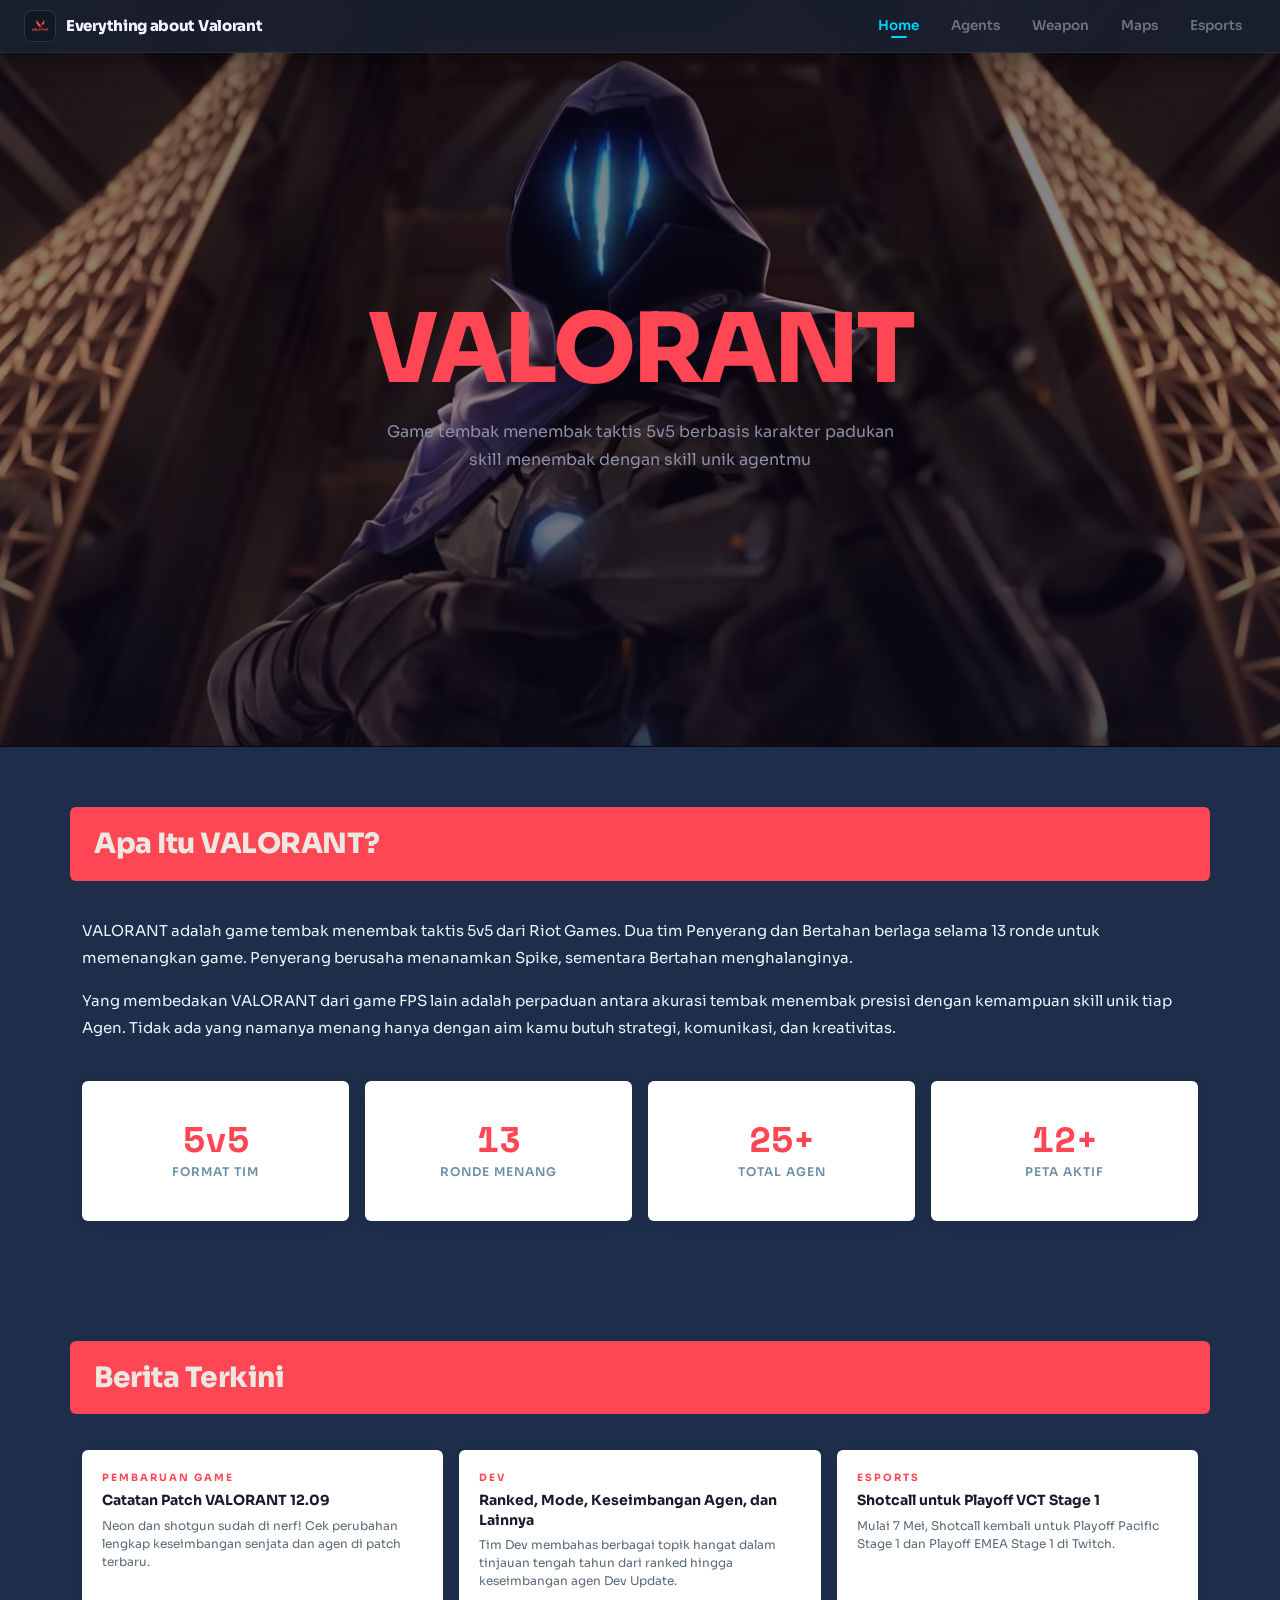
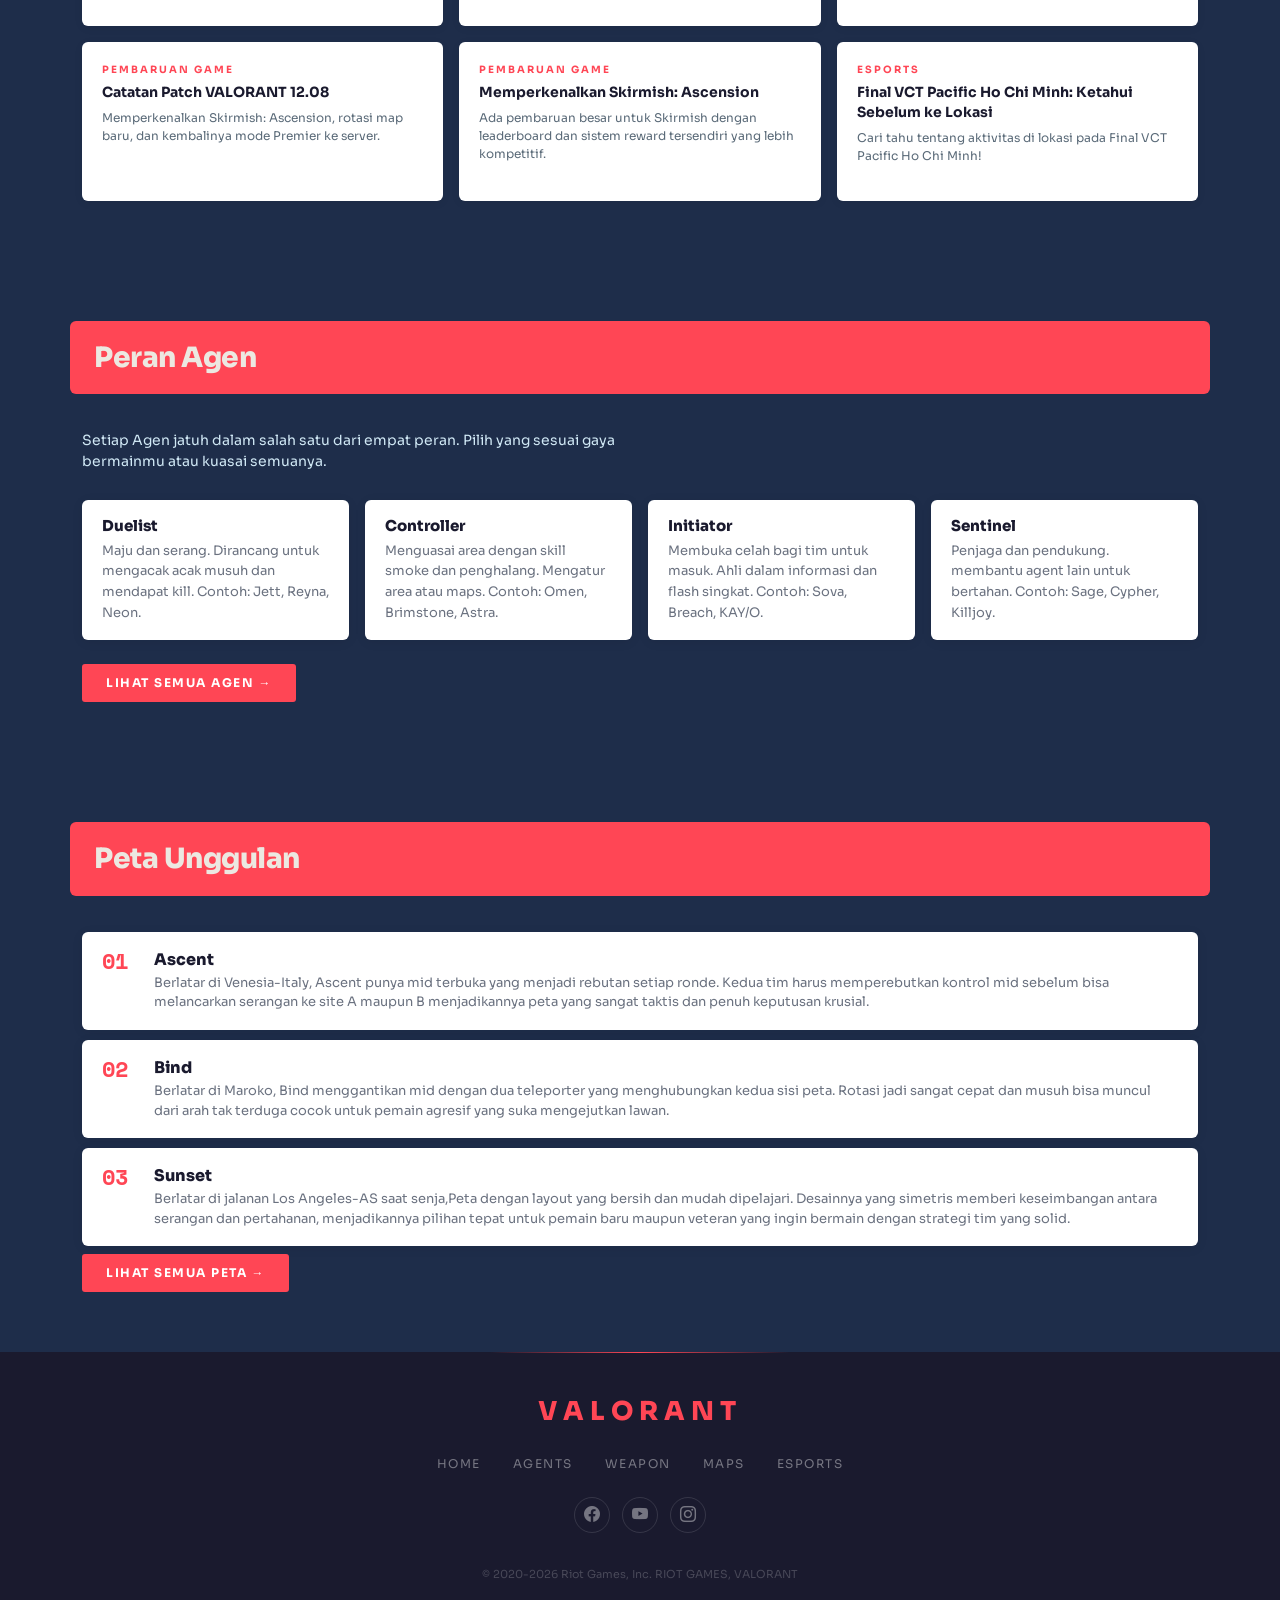
==== commit 653a0a19: "all" ====
--- a/index.html
+++ b/index.html
@@ -16,7 +16,6 @@
 
 <body>
 
-  <!-- ─── NAVBAR ─── -->
   <nav id="navbar">
     <a class="logo" href="index.html">
       <div class="logo-icon">
@@ -33,23 +32,19 @@
     </ul>
   </nav>
 
-  <!-- ─── HERO ─── -->
   <section class="hero-section">
 
-    <!-- ─── VIDEO BACKGROUND ─── -->
     <video class="hero-video" autoplay muted loop playsinline>
       <source src="assets/videos/valo-clip-opening.webm"/>
     </video>
 
-    <!-- ─── OVERLAY ─── -->
     <div class="hero-overlay"></div>
 
-    <!-- ─── CONTENT ─── -->
     <div class="hero-content text-center">
       <h1 class="hero-title"><span>VALORANT</span></h1>
       <p class="hero-subtitle mx-auto">
-        Game tembak-menembak taktis 5v5 berbasis karakter padukan skill menembak dengan
-        kemampuan unik Agenmu
+        Game tembak menembak taktis 5v5 berbasis karakter padukan skill menembak dengan
+        skill unik agentmu
       </p>
 
     </div>
@@ -58,10 +53,8 @@
   </section>
 
 
-  <!-- ─── ABOUT ─── -->
   <section class="about-section">
 
-    <!-- Section header: RED background -->
     <div class="sec-header">
       <div class="container">
         <h2>Apa Itu VALORANT?</h2>
@@ -109,10 +102,8 @@
   </section>
 
 
-  <!-- ─── ESPORTS NEWS ─── -->
   <section class="esports-section">
 
-    <!-- Section header: WARM BROWN background -->
     <div class="sec-header">
       <div class="container">
         <h2>Berita Terkini</h2>
@@ -169,10 +160,8 @@
     </div>
   </section>
 
-  <!-- ─── AGENTS ─── -->
   <section class="agents-section">
 
-    <!-- Section header: RED background -->
     <div class="sec-header">
       <div class="container">
         <h2>Peran Agen</h2>
@@ -217,10 +206,8 @@
   </section>
 
 
-  <!-- ─── MAPS ─── -->
   <section class="maps-section">
 
-    <!-- Section header: SLATE BLUE background -->
     <div class="sec-header">
       <div class="container">
         <h2>Peta Unggulan</h2>
@@ -261,7 +248,6 @@
 
 
   <script src="https://cdn.jsdelivr.net/npm/bootstrap@5.3.3/dist/js/bootstrap.bundle.min.js"></script>
-  <!-- ─── FOOTER ─── -->
   <footer class="footer">
     <div class="footer-logo">VALORANT</div>
     <div class="footer-links">
--- a/style.css
+++ b/style.css
@@ -562,7 +562,7 @@
 
 .maps-page-section {
   background: #0d1117;
-  padding: 0;
+  padding: 60px 0;
 }
 
 /* ─── MAP CARD FULL WIDTH ─── */
@@ -665,7 +665,7 @@
 
 /* ─── WEAPON PAGE — image wrapper overrides ─── */
 .agent-img-wrap.weapon-bg {
-  background: transparent;
+  background: rgba(255, 70, 85, 0.15);
   display: flex;
   align-items: center;
   justify-content: center;
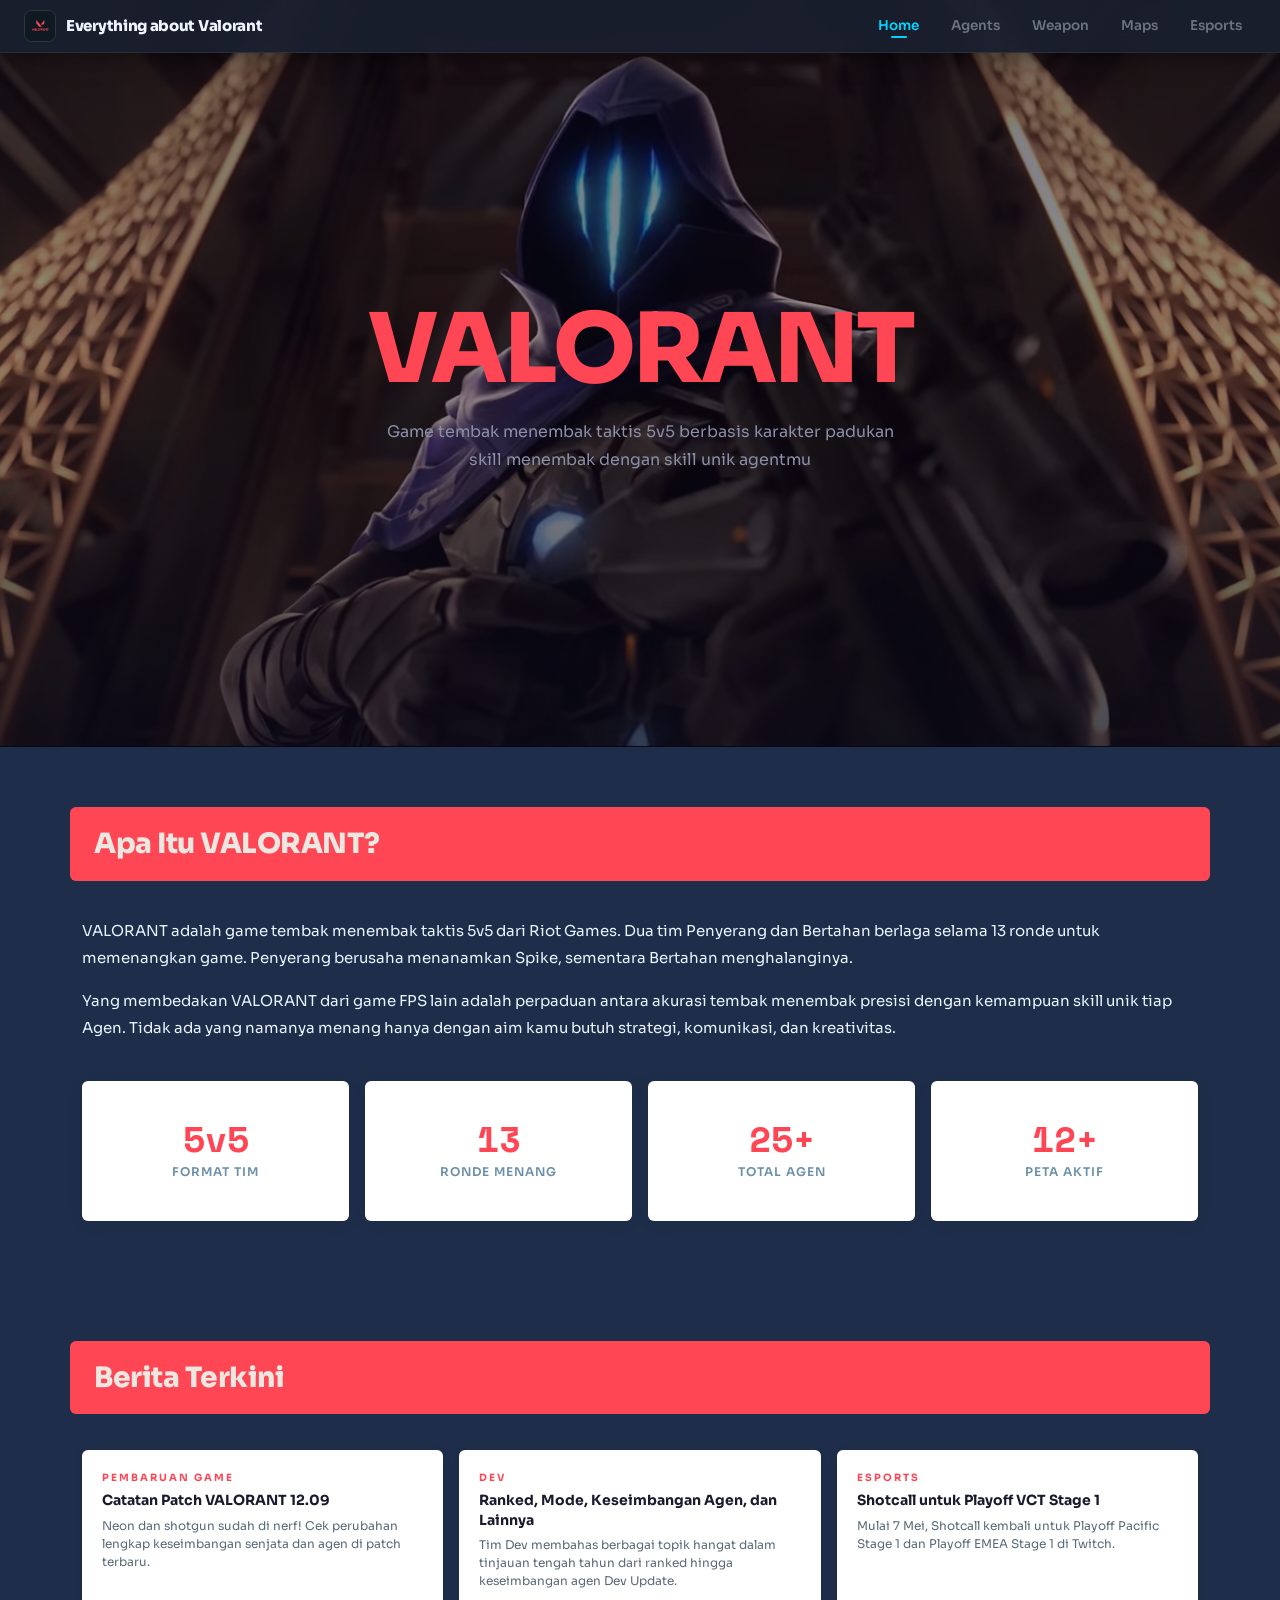
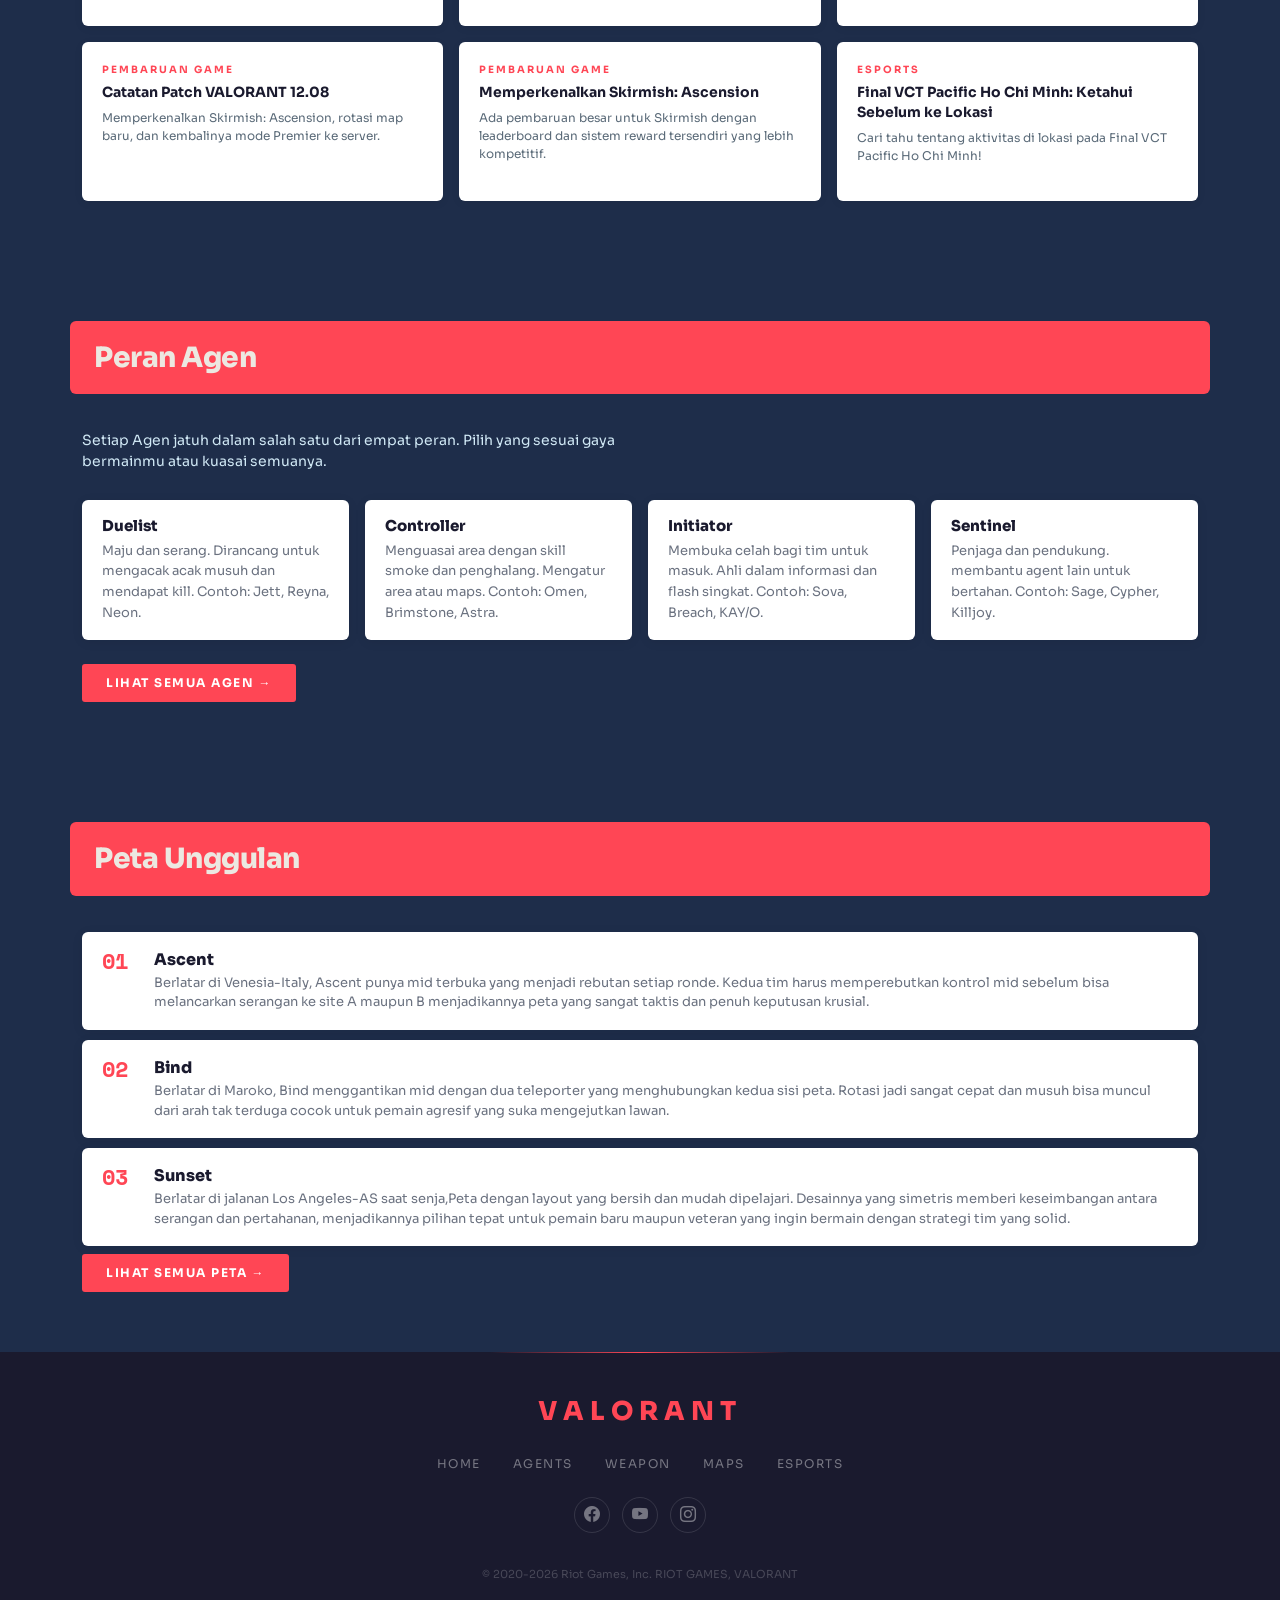
==== commit eb7f0b23: "perbaikan css yang tercampur ke html" ====
--- a/index.html
+++ b/index.html
@@ -169,7 +169,7 @@
     </div>
 
     <div class="container">
-      <p style="color:#d0e8f5; font-size:14px; margin-bottom:28px; max-width:560px;">
+      <p class="role-intro">
         Setiap Agen jatuh dalam salah satu dari empat peran. Pilih yang sesuai gaya bermainmu atau kuasai semuanya.
       </p>
       <div class="row g-3">
@@ -200,7 +200,7 @@
         </div>
       </div>
       <div class="mt-4">
-        <a href="agents.html" class="btn-valo" style="font-size:12px; padding:10px 24px;">Lihat Semua Agen →</a>
+        <a href="agents.html" class="btn-valo btn-valo-sm">Lihat Semua Agen →</a>
       </div>
     </div>
   </section>
@@ -241,7 +241,7 @@
         </div>
       </div>
       <div class="mt-2">
-        <a href="maps.html" class="btn-valo" style="font-size:12px; padding:10px 24px;">Lihat Semua Peta →</a>
+        <a href="maps.html" class="btn-valo btn-valo-sm">Lihat Semua Peta →</a>
       </div>
     </div>
   </section>
--- a/style.css
+++ b/style.css
@@ -223,6 +223,11 @@
   color: #fff;
 }
 
+.btn-valo-sm {
+  font-size: 12px;
+  padding: 10px 24px;
+}
+
 /* ─── SECTION HEADERS ─── */
 .sec-header {
   margin-bottom: 36px;
@@ -234,18 +239,6 @@
   border-radius: 6px;
   overflow: hidden;
   background: #ff4655;
-}
-
-.sec-header .sec-label {
-  font-family: "Space Mono", monospace;
-  font-size: 10px;
-  letter-spacing: 3px;
-  text-transform: uppercase;
-  color: #ece8e1;
-  opacity: 0.6;
-  margin-bottom: 4px;
-  padding: 18px 24px 0;
-  display: block;
 }
 
 .sec-header h2 {
@@ -330,6 +323,13 @@
   line-height: 1.6;
 }
 
+.role-intro {
+  color: #d0e8f5;
+  font-size: 14px;
+  margin-bottom: 28px;
+  max-width: 560px;
+}
+
 /* ─── MAPS SECTION ─── */
 .maps-section {
   background: #1e2d4a;
@@ -370,17 +370,6 @@
   font-size: 13px;
   color: #6b7280;
   margin: 0;
-}
-
-.map-tag {
-  font-size: 11px;
-  font-weight: 700;
-  letter-spacing: 1px;
-  text-transform: uppercase;
-  background: rgba(255, 70, 85, 0.1);
-  color: #ff4655;
-  padding: 3px 8px;
-  border-radius: 3px;
 }
 
 /* ─── ESPORTS SECTION ─── */
@@ -775,19 +764,11 @@
   gap: 0;
 }
 
-.et-left {
-  width: 160px;
-  flex-shrink: 0;
-  background: #1a1a2e;
-  display: flex;
-  align-items: center;
-  justify-content: center;
-  padding: 32px 24px;
-}
-
 .et-logo {
   width: 96px;
   height: 96px;
+  flex-shrink: 0;
+  background: #fff;
   display: flex;
   align-items: center;
   justify-content: center;
@@ -812,6 +793,17 @@
 .et-right {
   flex: 1;
   padding: 24px 28px;
+  display: flex;
+  align-items: center;
+  gap: 24px;
+}
+
+.et-body {
+  flex: 1;
+}
+
+.esports-section--no-pb {
+  padding-bottom: 0;
 }
 
 .et-top {
@@ -829,15 +821,6 @@
   letter-spacing: -0.5px;
 }
 
-.et-league {
-  font-family: "Space Mono", monospace;
-  font-size: 10px;
-  font-weight: 700;
-  letter-spacing: 2px;
-  text-transform: uppercase;
-  color: #ff4655;
-}
-
 .et-desc {
   font-size: 13px;
   color: #4b5563;
@@ -863,6 +846,7 @@
   width: 56px;
   height: 56px;
   border-radius: 8px;
+  background: #fff;
   display: flex;
   align-items: center;
   justify-content: center;
@@ -881,13 +865,6 @@
   font-weight: 700;
   letter-spacing: 0.5px;
 }
-
-.ae-logo      { background: #1a1a2e; color: #ff4655; }
-.du-logo      { background: #1a1a2e; color: #ff4655; }
-.onic-logo    { background: #1a1a2e; color: #ff4655; }
-.big-logo     { background: #1a1a2e; color: #ff4655; }
-.rrqk-logo    { background: #1a1a2e; color: #ff4655; }
-.celeste-logo { background: #1a1a2e; color: #ff4655; }
 
 .el-name {
   font-size: 15px;
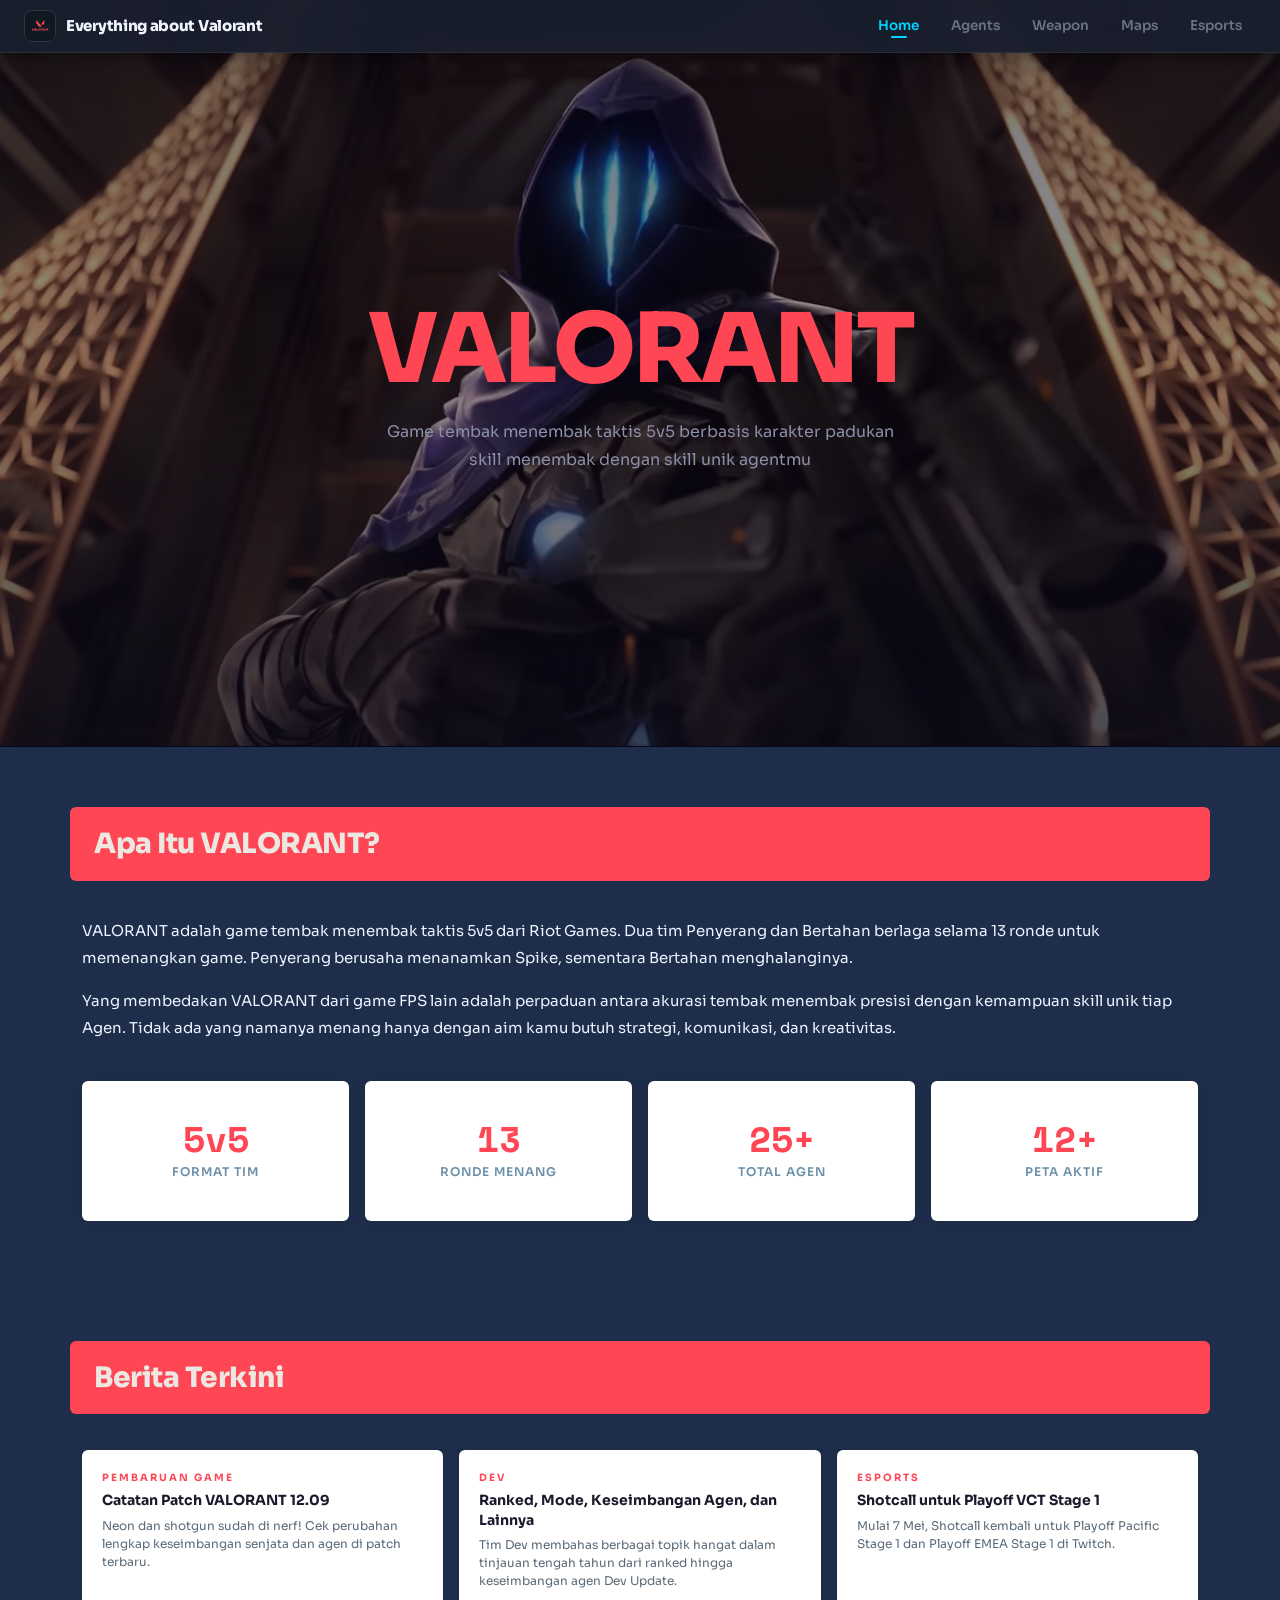
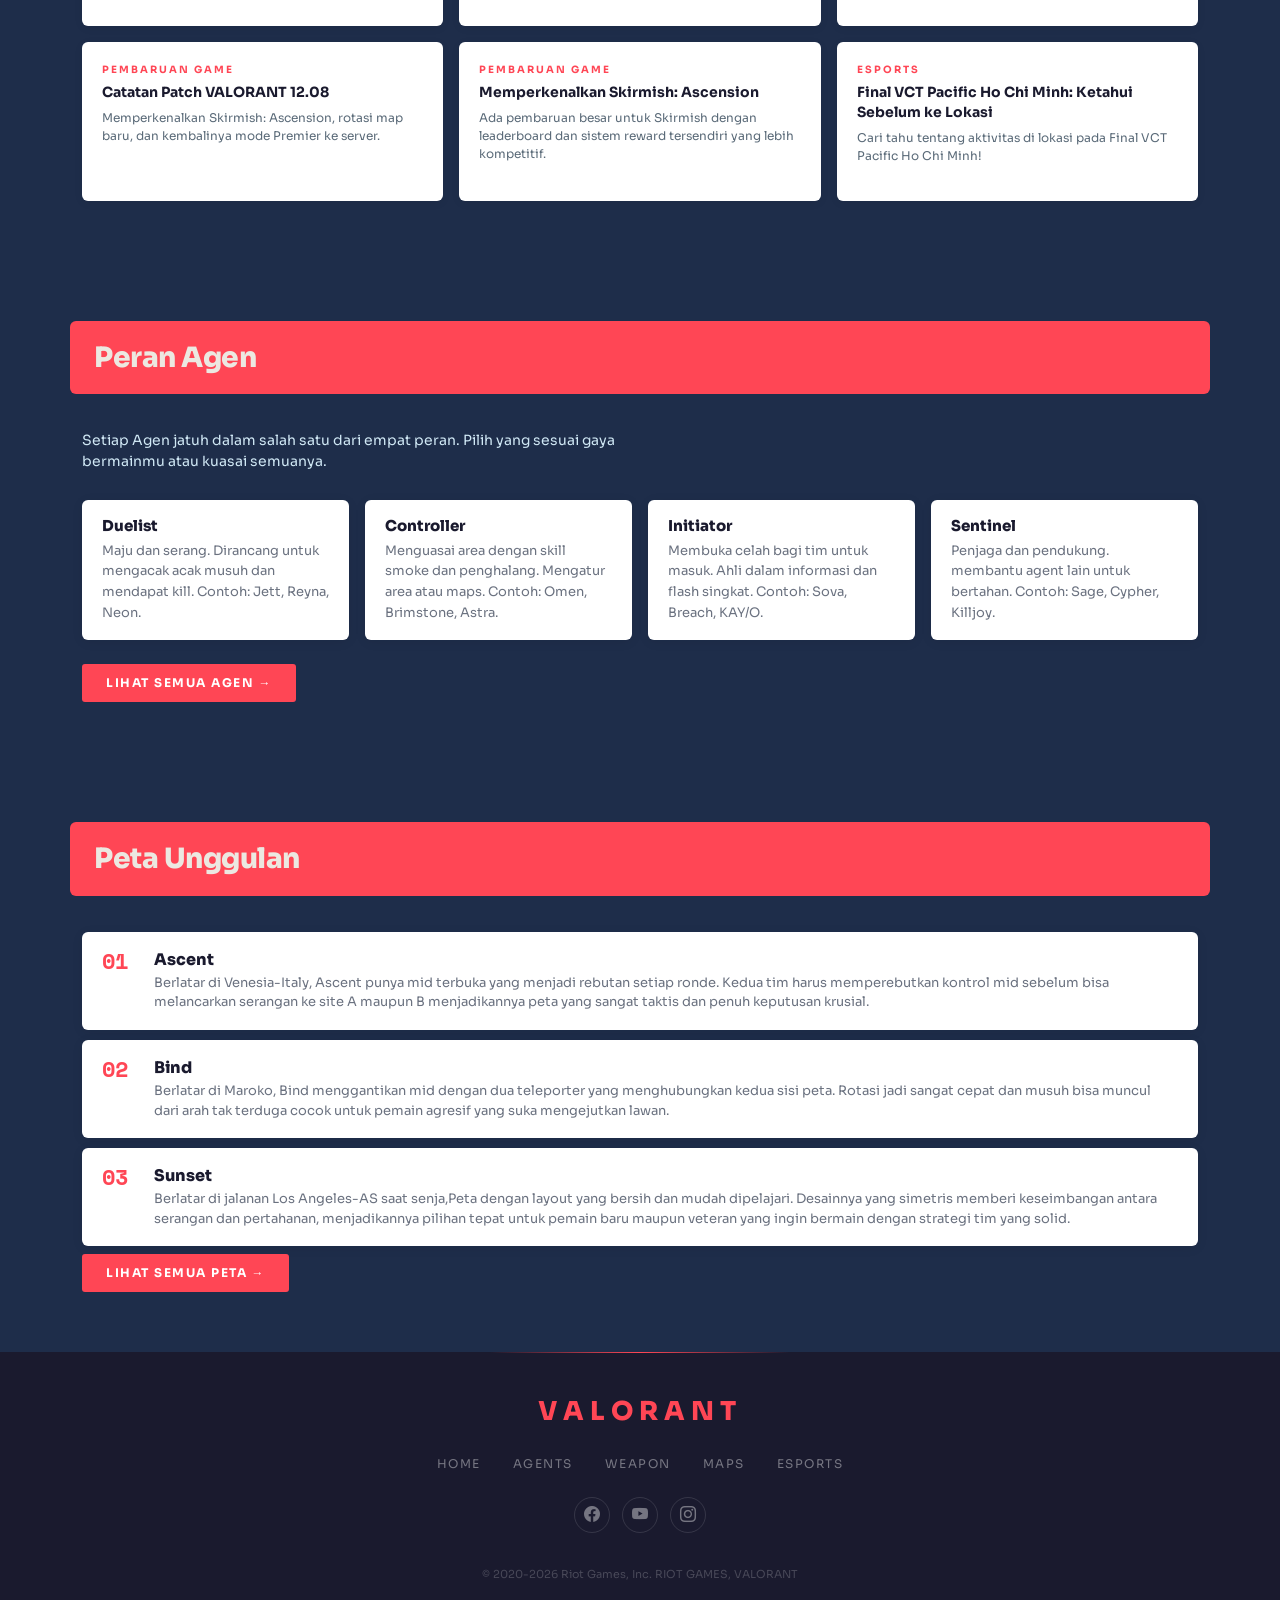
==== commit b56008d0: "prettier" ====
--- a/index.html
+++ b/index.html
@@ -1,276 +1,319 @@
-<!DOCTYPE html>
+<!doctype html>
 <html lang="id">
-
-<head>
-  <meta charset="UTF-8" />
-  <meta name="viewport" content="width=device-width, initial-scale=1.0" />
-  <title>Everything About Valorant</title>
-  <link
-    href="https://fonts.googleapis.com/css2?family=Sora:wght@400;500;600;700;900&family=Space+Mono:wght@400;700&display=swap"
-    rel="stylesheet" />
-  <link href="https://cdn.jsdelivr.net/npm/bootstrap@5.3.3/dist/css/bootstrap.min.css" rel="stylesheet" />
-    <link rel="stylesheet" href="https://cdn.jsdelivr.net/npm/bootstrap-icons@1.11.3/font/bootstrap-icons.min.css">
-  <link rel="stylesheet" href="style.css" />
-
-</head>
-
-<body>
-
-  <nav id="navbar">
-    <a class="logo" href="index.html">
-      <div class="logo-icon">
-        <img src="assets/images/logo-valorant.webp" alt="logo" />
-      </div>
-      <span class="logo-name">Everything about Valorant</span>
-    </a>
-    <ul class="nav-links">
-      <li><a class="nav-label active" href="index.html">Home</a></li>
-      <li><a class="nav-label" href="agents.html">Agents</a></li>
-      <li><a class="nav-label" href="weapon.html">Weapon</a></li>
-      <li><a class="nav-label" href="maps.html">Maps</a></li>
-      <li><a class="nav-label" href="esports.html">Esports</a></li>
-    </ul>
-  </nav>
-
-  <section class="hero-section">
-
-    <video class="hero-video" autoplay muted loop playsinline>
-      <source src="assets/videos/valo-clip-opening.webm"/>
-    </video>
-
-    <div class="hero-overlay"></div>
-
-    <div class="hero-content text-center">
-      <h1 class="hero-title"><span>VALORANT</span></h1>
-      <p class="hero-subtitle mx-auto">
-        Game tembak menembak taktis 5v5 berbasis karakter padukan skill menembak dengan
-        skill unik agentmu
-      </p>
-
-    </div>
-    
-
-  </section>
-
-
-  <section class="about-section">
-
-    <div class="sec-header">
+  <head>
+    <meta charset="UTF-8" />
+    <meta name="viewport" content="width=device-width, initial-scale=1.0" />
+    <title>Everything About Valorant</title>
+    <link
+      href="https://fonts.googleapis.com/css2?family=Sora:wght@400;500;600;700;900&family=Space+Mono:wght@400;700&display=swap"
+      rel="stylesheet"
+    />
+    <link
+      href="https://cdn.jsdelivr.net/npm/bootstrap@5.3.3/dist/css/bootstrap.min.css"
+      rel="stylesheet"
+    />
+    <link
+      rel="stylesheet"
+      href="https://cdn.jsdelivr.net/npm/bootstrap-icons@1.11.3/font/bootstrap-icons.min.css"
+    />
+    <link rel="stylesheet" href="style.css" />
+  </head>
+
+  <body>
+    <nav id="navbar">
+      <a class="logo" href="index.html">
+        <div class="logo-icon">
+          <img src="assets/images/logo-valorant.webp" alt="logo" />
+        </div>
+        <span class="logo-name">Everything about Valorant</span>
+      </a>
+      <ul class="nav-links">
+        <li><a class="nav-label active" href="index.html">Home</a></li>
+        <li><a class="nav-label" href="agents.html">Agents</a></li>
+        <li><a class="nav-label" href="weapon.html">Weapon</a></li>
+        <li><a class="nav-label" href="maps.html">Maps</a></li>
+        <li><a class="nav-label" href="esports.html">Esports</a></li>
+      </ul>
+    </nav>
+
+    <section class="hero-section">
+      <video class="hero-video" autoplay muted loop playsinline>
+        <source src="assets/videos/valo-clip-opening.webm" />
+      </video>
+
+      <div class="hero-overlay"></div>
+
+      <div class="hero-content text-center">
+        <h1 class="hero-title"><span>VALORANT</span></h1>
+        <p class="hero-subtitle mx-auto">
+          Game tembak menembak taktis 5v5 berbasis karakter padukan skill
+          menembak dengan skill unik agentmu
+        </p>
+      </div>
+    </section>
+
+    <section class="about-section">
+      <div class="sec-header">
+        <div class="container">
+          <h2>Apa Itu VALORANT?</h2>
+        </div>
+      </div>
+
       <div class="container">
-        <h2>Apa Itu VALORANT?</h2>
-      </div>
-    </div>
-
-    <div class="container">
-      <p class="about-text">
-        VALORANT adalah game tembak menembak taktis 5v5 dari Riot Games. Dua tim Penyerang dan Bertahan 
-        berlaga selama 13 ronde untuk memenangkan game. Penyerang berusaha menanamkan Spike, sementara Bertahan
-        menghalanginya.
-      </p>
-      <p class="about-text">
-        Yang membedakan VALORANT dari game FPS lain adalah perpaduan antara akurasi tembak menembak presisi dengan
-        kemampuan skill unik tiap Agen. Tidak ada yang namanya menang hanya dengan aim kamu butuh strategi, komunikasi, dan
-        kreativitas.
-      </p>
-      <div class="row g-3 mt-4">
-        <div class="col-3">
-          <div class="about-stat">
-            <div class="stat-number">5v5</div>
-            <div class="stat-label">Format Tim</div>
-          </div>
-        </div>
-        <div class="col-3">
-          <div class="about-stat">
-            <div class="stat-number">13</div>
-            <div class="stat-label">Ronde Menang</div>
-          </div>
-        </div>
-        <div class="col-3">
-          <div class="about-stat">
-            <div class="stat-number">25+</div>
-            <div class="stat-label">Total Agen</div>
-          </div>
-        </div>
-        <div class="col-3">
-          <div class="about-stat">
-            <div class="stat-number">12+</div>
-            <div class="stat-label">Peta Aktif</div>
-          </div>
-        </div>
-      </div>
-    </div>
-  </section>
-
-
-  <section class="esports-section">
-
-    <div class="sec-header">
+        <p class="about-text">
+          VALORANT adalah game tembak menembak taktis 5v5 dari Riot Games. Dua
+          tim Penyerang dan Bertahan berlaga selama 13 ronde untuk memenangkan
+          game. Penyerang berusaha menanamkan Spike, sementara Bertahan
+          menghalanginya.
+        </p>
+        <p class="about-text">
+          Yang membedakan VALORANT dari game FPS lain adalah perpaduan antara
+          akurasi tembak menembak presisi dengan kemampuan skill unik tiap Agen.
+          Tidak ada yang namanya menang hanya dengan aim kamu butuh strategi,
+          komunikasi, dan kreativitas.
+        </p>
+        <div class="row g-3 mt-4">
+          <div class="col-3">
+            <div class="about-stat">
+              <div class="stat-number">5v5</div>
+              <div class="stat-label">Format Tim</div>
+            </div>
+          </div>
+          <div class="col-3">
+            <div class="about-stat">
+              <div class="stat-number">13</div>
+              <div class="stat-label">Ronde Menang</div>
+            </div>
+          </div>
+          <div class="col-3">
+            <div class="about-stat">
+              <div class="stat-number">25+</div>
+              <div class="stat-label">Total Agen</div>
+            </div>
+          </div>
+          <div class="col-3">
+            <div class="about-stat">
+              <div class="stat-number">12+</div>
+              <div class="stat-label">Peta Aktif</div>
+            </div>
+          </div>
+        </div>
+      </div>
+    </section>
+
+    <section class="esports-section">
+      <div class="sec-header">
+        <div class="container">
+          <h2>Berita Terkini</h2>
+        </div>
+      </div>
+
       <div class="container">
-        <h2>Berita Terkini</h2>
-      </div>
-    </div>
-
-    <div class="container">
-      <div class="row g-3">
-        <div class="col-4">
-          <div class="news-item h-100">
-            <div class="news-cat">Pembaruan Game</div>
-            <h6>Catatan Patch VALORANT 12.09</h6>
-            <p>Neon dan shotgun sudah di nerf! Cek perubahan lengkap keseimbangan senjata dan agen di patch terbaru.</p>
-          </div>
-        </div>
-        <div class="col-4">
-          <div class="news-item h-100">
-            <div class="news-cat">Dev</div>
-            <h6>Ranked, Mode, Keseimbangan Agen, dan Lainnya</h6>
-            <p>Tim Dev membahas berbagai topik hangat dalam tinjauan tengah tahun dari ranked hingga keseimbangan
-              agen Dev Update.</p>
-          </div>
-        </div>
-        <div class="col-4">
-          <div class="news-item h-100">
-            <div class="news-cat">Esports</div>
-            <h6>Shotcall untuk Playoff VCT Stage 1</h6>
-            <p>Mulai 7 Mei, Shotcall kembali untuk Playoff Pacific Stage 1 dan Playoff EMEA Stage 1 di Twitch.</p>
-          </div>
-        </div>
-        <div class="col-4">
-          <div class="news-item h-100">
-            <div class="news-cat">Pembaruan Game</div>
-            <h6>Catatan Patch VALORANT 12.08</h6>
-            <p>Memperkenalkan Skirmish: Ascension, rotasi map baru, dan kembalinya mode Premier ke server.</p>
-          </div>
-        </div>
-        <div class="col-4">
-          <div class="news-item h-100">
-            <div class="news-cat">Pembaruan Game</div>
-            <h6>Memperkenalkan Skirmish: Ascension</h6>
-            <p>Ada pembaruan besar untuk Skirmish dengan leaderboard dan sistem reward tersendiri yang lebih kompetitif.
-            </p>
-          </div>
-        </div>
-        <div class="col-4">
-          <div class="news-item h-100">
-            <div class="news-cat">Esports</div>
-            <h6>Final VCT Pacific Ho Chi Minh: Ketahui Sebelum ke Lokasi</h6>
-            <p>Cari tahu tentang aktivitas di lokasi pada Final VCT Pacific Ho Chi Minh!</p>
-          </div>
-        </div>
-      </div>
-    </div>
-  </section>
-
-  <section class="agents-section">
-
-    <div class="sec-header">
+        <div class="row g-3">
+          <div class="col-4">
+            <div class="news-item h-100">
+              <div class="news-cat">Pembaruan Game</div>
+              <h6>Catatan Patch VALORANT 12.09</h6>
+              <p>
+                Neon dan shotgun sudah di nerf! Cek perubahan lengkap
+                keseimbangan senjata dan agen di patch terbaru.
+              </p>
+            </div>
+          </div>
+          <div class="col-4">
+            <div class="news-item h-100">
+              <div class="news-cat">Dev</div>
+              <h6>Ranked, Mode, Keseimbangan Agen, dan Lainnya</h6>
+              <p>
+                Tim Dev membahas berbagai topik hangat dalam tinjauan tengah
+                tahun dari ranked hingga keseimbangan agen Dev Update.
+              </p>
+            </div>
+          </div>
+          <div class="col-4">
+            <div class="news-item h-100">
+              <div class="news-cat">Esports</div>
+              <h6>Shotcall untuk Playoff VCT Stage 1</h6>
+              <p>
+                Mulai 7 Mei, Shotcall kembali untuk Playoff Pacific Stage 1 dan
+                Playoff EMEA Stage 1 di Twitch.
+              </p>
+            </div>
+          </div>
+          <div class="col-4">
+            <div class="news-item h-100">
+              <div class="news-cat">Pembaruan Game</div>
+              <h6>Catatan Patch VALORANT 12.08</h6>
+              <p>
+                Memperkenalkan Skirmish: Ascension, rotasi map baru, dan
+                kembalinya mode Premier ke server.
+              </p>
+            </div>
+          </div>
+          <div class="col-4">
+            <div class="news-item h-100">
+              <div class="news-cat">Pembaruan Game</div>
+              <h6>Memperkenalkan Skirmish: Ascension</h6>
+              <p>
+                Ada pembaruan besar untuk Skirmish dengan leaderboard dan sistem
+                reward tersendiri yang lebih kompetitif.
+              </p>
+            </div>
+          </div>
+          <div class="col-4">
+            <div class="news-item h-100">
+              <div class="news-cat">Esports</div>
+              <h6>Final VCT Pacific Ho Chi Minh: Ketahui Sebelum ke Lokasi</h6>
+              <p>
+                Cari tahu tentang aktivitas di lokasi pada Final VCT Pacific Ho
+                Chi Minh!
+              </p>
+            </div>
+          </div>
+        </div>
+      </div>
+    </section>
+
+    <section class="agents-section">
+      <div class="sec-header">
+        <div class="container">
+          <h2>Peran Agen</h2>
+        </div>
+      </div>
+
       <div class="container">
-        <h2>Peran Agen</h2>
-      </div>
-    </div>
-
-    <div class="container">
-      <p class="role-intro">
-        Setiap Agen jatuh dalam salah satu dari empat peran. Pilih yang sesuai gaya bermainmu atau kuasai semuanya.
-      </p>
-      <div class="row g-3">
-        <div class="col-3">
-          <div class="role-card">
-            <h5>Duelist</h5>
-            <p>Maju dan serang. Dirancang untuk mengacak acak musuh dan mendapat kill. Contoh: Jett, Reyna, Neon.</p>
-          </div>
-        </div>
-        <div class="col-3">
-          <div class="role-card">
-            <h5>Controller</h5>
-            <p>Menguasai area dengan skill smoke dan penghalang. Mengatur area atau maps. Contoh: Omen, Brimstone, Astra.
-            </p>
-          </div>
-        </div>
-        <div class="col-3">
-          <div class="role-card">
-            <h5>Initiator</h5>
-            <p>Membuka celah bagi tim untuk masuk. Ahli dalam informasi dan flash singkat. Contoh: Sova, Breach, KAY/O.</p>
-          </div>
-        </div>
-        <div class="col-3">
-          <div class="role-card">
-            <h5>Sentinel</h5>
-            <p>Penjaga dan pendukung. membantu agent lain untuk bertahan. Contoh: Sage, Cypher, Killjoy.</p>
-          </div>
-        </div>
-      </div>
-      <div class="mt-4">
-        <a href="agents.html" class="btn-valo btn-valo-sm">Lihat Semua Agen →</a>
-      </div>
-    </div>
-  </section>
-
-
-  <section class="maps-section">
-
-    <div class="sec-header">
+        <p class="role-intro">
+          Setiap Agen jatuh dalam salah satu dari empat peran. Pilih yang sesuai
+          gaya bermainmu atau kuasai semuanya.
+        </p>
+        <div class="row g-3">
+          <div class="col-3">
+            <div class="role-card">
+              <h5>Duelist</h5>
+              <p>
+                Maju dan serang. Dirancang untuk mengacak acak musuh dan
+                mendapat kill. Contoh: Jett, Reyna, Neon.
+              </p>
+            </div>
+          </div>
+          <div class="col-3">
+            <div class="role-card">
+              <h5>Controller</h5>
+              <p>
+                Menguasai area dengan skill smoke dan penghalang. Mengatur area
+                atau maps. Contoh: Omen, Brimstone, Astra.
+              </p>
+            </div>
+          </div>
+          <div class="col-3">
+            <div class="role-card">
+              <h5>Initiator</h5>
+              <p>
+                Membuka celah bagi tim untuk masuk. Ahli dalam informasi dan
+                flash singkat. Contoh: Sova, Breach, KAY/O.
+              </p>
+            </div>
+          </div>
+          <div class="col-3">
+            <div class="role-card">
+              <h5>Sentinel</h5>
+              <p>
+                Penjaga dan pendukung. membantu agent lain untuk bertahan.
+                Contoh: Sage, Cypher, Killjoy.
+              </p>
+            </div>
+          </div>
+        </div>
+        <div class="mt-4">
+          <a href="agents.html" class="btn-valo btn-valo-sm"
+            >Lihat Semua Agen →</a
+          >
+        </div>
+      </div>
+    </section>
+
+    <section class="maps-section">
+      <div class="sec-header">
+        <div class="container">
+          <h2>Peta Unggulan</h2>
+        </div>
+      </div>
+
       <div class="container">
-        <h2>Peta Unggulan</h2>
-      </div>
-    </div>
-
-    <div class="container">
-      <div class="row">
-        <div class="col-12">
-          <div class="map-item">
-            <div class="map-number">01</div>
-            <div class="map-info">
-              <h5>Ascent</h5>
-              <p>Berlatar di Venesia-Italy, Ascent punya mid terbuka yang menjadi rebutan setiap ronde. Kedua tim harus memperebutkan kontrol mid sebelum bisa melancarkan serangan ke site A maupun B menjadikannya peta yang sangat taktis dan penuh keputusan krusial.</p>
-            </div>
-          </div>
-          <div class="map-item">
-            <div class="map-number">02</div>
-            <div class="map-info">
-              <h5>Bind</h5>
-              <p>Berlatar di Maroko, Bind menggantikan mid dengan dua teleporter yang menghubungkan kedua sisi peta. Rotasi jadi sangat cepat dan musuh bisa muncul dari arah tak terduga cocok untuk pemain agresif yang suka mengejutkan lawan.</p>
-            </div>
-          </div>
-          <div class="map-item">
-            <div class="map-number">03</div>
-            <div class="map-info">
-              <h5>Sunset</h5>
-              <p>Berlatar di jalanan Los Angeles-AS saat senja,Peta dengan layout yang bersih dan mudah dipelajari. Desainnya yang simetris memberi keseimbangan antara serangan dan pertahanan, menjadikannya pilihan tepat untuk pemain baru maupun veteran yang ingin bermain dengan strategi tim yang solid.</p>
-            </div>
-          </div>
-        </div>
-      </div>
-      <div class="mt-2">
-        <a href="maps.html" class="btn-valo btn-valo-sm">Lihat Semua Peta →</a>
-      </div>
-    </div>
-  </section>
-
-
-  <script src="https://cdn.jsdelivr.net/npm/bootstrap@5.3.3/dist/js/bootstrap.bundle.min.js"></script>
-  <footer class="footer">
-    <div class="footer-logo">VALORANT</div>
-    <div class="footer-links">
-      <a href="index.html">Home</a>
-      <a href="agents.html">Agents</a>
-      <a href="weapon.html">Weapon</a>
-      <a href="maps.html">Maps</a>
-      <a href="esports.html">Esports</a>
-    </div>
-    <div class="footer-socials">
-      <div class="footer-s" title="Facebook">
-        <i class="bi bi-facebook"></i>
-      </div>
-      <div class="footer-s" title="YouTube">
-        <i class="bi bi-youtube"></i>
-      </div>
-      <div class="footer-s" title="Instagram">
-        <i class="bi bi-instagram"></i>
-      </div>
-    </div>
-    <div class="footer-copy">© 2020-2026 Riot Games, Inc. RIOT GAMES, VALORANT</div>
-  </footer>
-
-</body>
-
-</html>+        <div class="row">
+          <div class="col-12">
+            <div class="map-item">
+              <div class="map-number">01</div>
+              <div class="map-info">
+                <h5>Ascent</h5>
+                <p>
+                  Berlatar di Venesia-Italy, Ascent punya mid terbuka yang
+                  menjadi rebutan setiap ronde. Kedua tim harus memperebutkan
+                  kontrol mid sebelum bisa melancarkan serangan ke site A maupun
+                  B menjadikannya peta yang sangat taktis dan penuh keputusan
+                  krusial.
+                </p>
+              </div>
+            </div>
+            <div class="map-item">
+              <div class="map-number">02</div>
+              <div class="map-info">
+                <h5>Bind</h5>
+                <p>
+                  Berlatar di Maroko, Bind menggantikan mid dengan dua
+                  teleporter yang menghubungkan kedua sisi peta. Rotasi jadi
+                  sangat cepat dan musuh bisa muncul dari arah tak terduga cocok
+                  untuk pemain agresif yang suka mengejutkan lawan.
+                </p>
+              </div>
+            </div>
+            <div class="map-item">
+              <div class="map-number">03</div>
+              <div class="map-info">
+                <h5>Sunset</h5>
+                <p>
+                  Berlatar di jalanan Los Angeles-AS saat senja,Peta dengan
+                  layout yang bersih dan mudah dipelajari. Desainnya yang
+                  simetris memberi keseimbangan antara serangan dan pertahanan,
+                  menjadikannya pilihan tepat untuk pemain baru maupun veteran
+                  yang ingin bermain dengan strategi tim yang solid.
+                </p>
+              </div>
+            </div>
+          </div>
+        </div>
+        <div class="mt-2">
+          <a href="maps.html" class="btn-valo btn-valo-sm"
+            >Lihat Semua Peta →</a
+          >
+        </div>
+      </div>
+    </section>
+
+    <script src="https://cdn.jsdelivr.net/npm/bootstrap@5.3.3/dist/js/bootstrap.bundle.min.js"></script>
+    <footer class="footer">
+      <div class="footer-logo">VALORANT</div>
+      <div class="footer-links">
+        <a href="index.html">Home</a>
+        <a href="agents.html">Agents</a>
+        <a href="weapon.html">Weapon</a>
+        <a href="maps.html">Maps</a>
+        <a href="esports.html">Esports</a>
+      </div>
+      <div class="footer-socials">
+        <div class="footer-s" title="Facebook">
+          <i class="bi bi-facebook"></i>
+        </div>
+        <div class="footer-s" title="YouTube">
+          <i class="bi bi-youtube"></i>
+        </div>
+        <div class="footer-s" title="Instagram">
+          <i class="bi bi-instagram"></i>
+        </div>
+      </div>
+      <div class="footer-copy">
+        © 2020-2026 Riot Games, Inc. RIOT GAMES, VALORANT
+      </div>
+    </footer>
+  </body>
+</html>
--- a/style.css
+++ b/style.css
@@ -1,4 +1,5 @@
-/* ─── CSS VARIABLES ─── */
+/* === GLOBAL === */
+
 :root {
   --accent: #00d4ff;
   --accent-glow: rgba(0, 212, 255, 0.15);
@@ -7,7 +8,6 @@
   --cream: #ece8e1;
 }
 
-/* ─── RESET ─── */
 *,
 *::before,
 *::after {
@@ -22,7 +22,6 @@
   text-decoration: none;
 }
 
-/* ─── BODY ─── */
 body {
   font-family: "Sora", sans-serif;
   color: var(--cream);
@@ -32,7 +31,6 @@
   -moz-osx-font-smoothing: grayscale;
 }
 
-/* ─── NAVBAR ─── */
 #navbar {
   position: fixed;
   top: 0;
@@ -51,7 +49,6 @@
   justify-content: space-between;
 }
 
-/* ─── LOGO ─── */
 .logo {
   display: flex;
   align-items: center;
@@ -88,7 +85,6 @@
   letter-spacing: -0.3px;
 }
 
-/* ─── NAV LINKS ─── */
 .nav-links {
   display: flex;
   align-items: center;
@@ -136,7 +132,54 @@
   opacity: 0.7;
 }
 
-/* ─── HERO ─── */
+.sec-header {
+  margin-bottom: 36px;
+}
+
+.sec-header .container {
+  padding-left: 0 !important;
+  padding-right: 0 !important;
+  border-radius: 6px;
+  overflow: hidden;
+  background: #ff4655;
+}
+
+.sec-header h2 {
+  font-size: 28px;
+  font-weight: 900;
+  color: #ece8e1;
+  margin: 0;
+  letter-spacing: -0.5px;
+  padding: 20px 24px 20px;
+}
+
+.btn-valo {
+  background: #ff4655;
+  color: #fff;
+  font-family: "Sora", sans-serif;
+  font-weight: 700;
+  font-size: 13px;
+  letter-spacing: 1.5px;
+  text-transform: uppercase;
+  padding: 12px 32px;
+  border: none;
+  border-radius: 3px;
+  text-decoration: none;
+  display: inline-block;
+}
+
+.btn-valo:hover {
+  background: #ff4655;
+  color: #fff;
+}
+
+.btn-valo-sm {
+  font-size: 12px;
+  padding: 10px 24px;
+}
+
+/* === 1. HOME === */
+
 .hero-section {
   position: relative;
   width: 100%;
@@ -148,7 +191,6 @@
   background: #1a1a2e;
 }
 
-/* ─── HERO VIDEO ─── */
 .hero-video {
   position: absolute;
   inset: 0;
@@ -160,7 +202,6 @@
   z-index: 0;
 }
 
-/* ─── HERO OVERLAY ─── */
 .hero-overlay {
   position: absolute;
   inset: 0;
@@ -173,13 +214,14 @@
   z-index: 1;
 }
 
-/* ─── HERO CONTENT ─── */
 .hero-content {
   position: relative;
   z-index: 2;
   padding: 110px 20px 50px;
   width: 100%;
-}.hero-title {
+}
+
+.hero-title {
   font-size: 96px;
   font-weight: 900;
   color: #ece8e1;
@@ -202,55 +244,6 @@
   margin-right: auto;
 }
 
-/* ─── BUTTONS ─── */
-.btn-valo {
-  background: #ff4655;
-  color: #fff;
-  font-family: "Sora", sans-serif;
-  font-weight: 700;
-  font-size: 13px;
-  letter-spacing: 1.5px;
-  text-transform: uppercase;
-  padding: 12px 32px;
-  border: none;
-  border-radius: 3px;
-  text-decoration: none;
-  display: inline-block;
-}
-
-.btn-valo:hover {
-  background: #ff4655;
-  color: #fff;
-}
-
-.btn-valo-sm {
-  font-size: 12px;
-  padding: 10px 24px;
-}
-
-/* ─── SECTION HEADERS ─── */
-.sec-header {
-  margin-bottom: 36px;
-}
-
-.sec-header .container {
-  padding-left: 0 !important;
-  padding-right: 0 !important;
-  border-radius: 6px;
-  overflow: hidden;
-  background: #ff4655;
-}
-
-.sec-header h2 {
-  font-size: 28px;
-  font-weight: 900;
-  color: #ece8e1;
-  margin: 0;
-  letter-spacing: -0.5px;
-  padding: 20px 24px 20px;
-}
-
-/* ─── ABOUT SECTION ─── */
 .about-section {
   background: #1e2d4a;
   padding: 60px 0;
@@ -292,45 +285,42 @@
   margin-top: 6px;
 }
 
-/* ─── AGENTS SECTION (index.html) ─── */
-.agents-section {
+.esports-section {
   background: #1e2d4a;
   padding: 60px 0;
 }
 
-.role-card {
+.news-item {
   background: #fff;
   border-radius: 6px;
-  padding: 24px 20px;
-  box-shadow: 0 2px 12px rgba(0, 0, 0, 0.07);
-  height: 140px;
-  display: flex;
-  flex-direction: column;
-  justify-content: center;
-}
-
-.role-card h5 {
-  font-weight: 800;
-  font-size: 15px;
+  padding: 20px;
+  box-shadow: 0 2px 10px rgba(0, 0, 0, 0.06);
+  margin-bottom: 16px;
+}
+
+.news-item .news-cat {
+  font-size: 10px;
+  font-weight: 700;
+  letter-spacing: 2px;
+  text-transform: uppercase;
+  color: #ff4655;
+  margin-bottom: 6px;
+}
+
+.news-item h6 {
+  font-weight: 700;
+  font-size: 14px;
   color: #1a1a2e;
   margin-bottom: 6px;
-}
-
-.role-card p {
-  font-size: 13px;
-  color: #6b7280;
-  margin: 0;
-  line-height: 1.6;
-}
-
-.role-intro {
-  color: #d0e8f5;
-  font-size: 14px;
-  margin-bottom: 28px;
-  max-width: 560px;
-}
-
-/* ─── MAPS SECTION ─── */
+  line-height: 1.4;
+}
+
+.news-item p {
+  font-size: 12px;
+  color: #5a6a78;
+  margin: 0;
+}
+
 .maps-section {
   background: #1e2d4a;
   padding: 60px 0;
@@ -372,46 +362,44 @@
   margin: 0;
 }
 
-/* ─── ESPORTS SECTION ─── */
-.esports-section {
+.agents-section {
   background: #1e2d4a;
   padding: 60px 0;
 }
 
-.news-item {
+.role-intro {
+  color: #d0e8f5;
+  font-size: 14px;
+  margin-bottom: 28px;
+  max-width: 560px;
+}
+
+.role-card {
   background: #fff;
   border-radius: 6px;
-  padding: 20px;
-  box-shadow: 0 2px 10px rgba(0, 0, 0, 0.06);
-  margin-bottom: 16px;
-}
-
-.news-item .news-cat {
-  font-size: 10px;
-  font-weight: 700;
-  letter-spacing: 2px;
-  text-transform: uppercase;
-  color: #ff4655;
-  margin-bottom: 6px;
-}
-
-.news-item h6 {
-  font-weight: 700;
-  font-size: 14px;
+  padding: 24px 20px;
+  box-shadow: 0 2px 12px rgba(0, 0, 0, 0.07);
+  height: 140px;
+  display: flex;
+  flex-direction: column;
+  justify-content: center;
+}
+
+.role-card h5 {
+  font-weight: 800;
+  font-size: 15px;
   color: #1a1a2e;
   margin-bottom: 6px;
-  line-height: 1.4;
-}
-
-.news-item p {
-  font-size: 12px;
-  color: #5a6a78;
-  margin: 0;
-}
-
-/* ══════════════════════════════════════════
-   AGENTS PAGE
-══════════════════════════════════════════ */
+}
+
+.role-card p {
+  font-size: 13px;
+  color: #6b7280;
+  margin: 0;
+  line-height: 1.6;
+}
+
+/* === 2. AGENTS === */
 
 .page-hero {
   padding-top: 110px;
@@ -453,20 +441,12 @@
   padding: 56px 0 72px;
 }
 
-/* ─── AGENTS GRID ─── */
 .agents-grid {
   display: grid;
   grid-template-columns: repeat(6, 1fr);
   gap: 16px;
 }
 
-.weapons-grid {
-  grid-template-columns: repeat(6, 1fr);
-  gap: 16px;
-  margin-bottom: 0;
-}
-
-/* ─── FILTER BAR ─── */
 .agent-filter-bar {
   display: flex;
   gap: 8px;
@@ -494,7 +474,6 @@
   color: #fff;
 }
 
-/* ─── AGENT CARD ─── */
 .agent-card {
   background: #1e2d4a;
   border-radius: 6px;
@@ -545,16 +524,35 @@
   letter-spacing: -0.2px;
 }
 
-/* ══════════════════════════════════════════
-   MAPS PAGE
-══════════════════════════════════════════ */
+/* === 3. WEAPON === */
+
+.weapons-grid {
+  grid-template-columns: repeat(6, 1fr);
+  gap: 16px;
+  margin-bottom: 0;
+}
+
+.agent-img-wrap.weapon-bg {
+  background: rgba(255, 70, 85, 0.15);
+  display: flex;
+  align-items: center;
+  justify-content: center;
+  padding: 20px 16px;
+  aspect-ratio: 4 / 3;
+}
+
+.agent-img-wrap.weapon-bg .agent-img {
+  object-fit: contain;
+  object-position: center;
+}
+
+/* === 4. MAPS === */
 
 .maps-page-section {
   background: #0d1117;
   padding: 60px 0;
 }
 
-/* ─── MAP CARD FULL WIDTH ─── */
 .map-card-full {
   position: relative;
   width: 100%;
@@ -564,7 +562,6 @@
   align-items: flex-end;
 }
 
-/* ─── MAP CARD HALF WIDTH ─── */
 .map-card-half {
   position: relative;
   width: 100%;
@@ -572,14 +569,13 @@
   overflow: hidden;
   display: flex;
   align-items: flex-end;
-  border-top: 1px solid rgba(255,255,255,0.05);
+  border-top: 1px solid rgba(255, 255, 255, 0.05);
 }
 
 .map-row-2 .map-card-half:first-child {
-  border-right: 1px solid rgba(255,255,255,0.05);
-}
-
-/* ─── SHARED IMAGE WRAPPER ─── */
+  border-right: 1px solid rgba(255, 255, 255, 0.05);
+}
+
 .map-card-img-wrap {
   position: absolute;
   inset: 0;
@@ -595,7 +591,6 @@
   display: block;
 }
 
-/* ─── OVERLAY GRADIENT ─── */
 .map-card-overlay {
   position: absolute;
   inset: 0;
@@ -608,7 +603,6 @@
   );
 }
 
-/* ─── CARD BODY (text over image) ─── */
 .map-card-body {
   position: relative;
   z-index: 2;
@@ -621,7 +615,6 @@
   padding: 0 56px 52px;
 }
 
-/* ─── MAP NAME ─── */
 .map-card-name {
   font-size: 52px;
   font-weight: 900;
@@ -638,7 +631,6 @@
   margin-bottom: 10px;
 }
 
-/* ─── MAP DESC ─── */
 .map-card-desc {
   font-size: 14px;
   color: rgba(208, 220, 236, 0.75);
@@ -652,35 +644,145 @@
   max-width: 440px;
 }
 
-/* ─── WEAPON PAGE — image wrapper overrides ─── */
-.agent-img-wrap.weapon-bg {
-  background: rgba(255, 70, 85, 0.15);
-  display: flex;
-  align-items: center;
-  justify-content: center;
-  padding: 20px 16px;
-  aspect-ratio: 4 / 3;
-}
-
-.agent-img-wrap.weapon-bg .agent-img {
+/* === 5. ESPORTS === */
+
+.esports-section--no-pb {
+  padding-bottom: 0;
+}
+
+.et-card {
+  background: #fff;
+  border-radius: 6px;
+  overflow: hidden;
+  box-shadow: 0 2px 16px rgba(0, 0, 0, 0.08);
+  display: flex;
+  gap: 0;
+}
+
+.et-logo {
+  width: 96px;
+  height: 96px;
+  flex-shrink: 0;
+  background: #fff;
+  display: flex;
+  align-items: center;
+  justify-content: center;
+}
+
+.et-logo img {
+  width: 100%;
+  height: 100%;
   object-fit: contain;
-  object-position: center;
-}
-/* ══════════════════════════════════════════
-   FOOTER
-══════════════════════════════════════════ */
+}
+
+.et-logo-fallback {
+  font-family: "Space Mono", monospace;
+  font-size: 16px;
+  font-weight: 700;
+  color: #fff;
+  letter-spacing: 1px;
+}
+
+.boom-fb {
+  color: #ff4655 !important;
+}
+
+.et-right {
+  flex: 1;
+  padding: 24px 28px;
+  display: flex;
+  align-items: center;
+  gap: 24px;
+}
+
+.et-body {
+  flex: 1;
+}
+
+.et-top {
+  display: flex;
+  align-items: flex-start;
+  justify-content: space-between;
+  margin-bottom: 12px;
+}
+
+.et-name {
+  font-size: 22px;
+  font-weight: 900;
+  color: #1a1a2e;
+  margin: 0 0 4px;
+  letter-spacing: -0.5px;
+}
+
+.et-desc {
+  font-size: 13px;
+  color: #4b5563;
+  line-height: 1.75;
+  margin: 0;
+}
+
+.el-card {
+  background: #fff;
+  border-radius: 6px;
+  padding: 20px;
+  box-shadow: 0 2px 12px rgba(0, 0, 0, 0.07);
+  display: flex;
+  flex-direction: column;
+  gap: 10px;
+}
+
+.el-logo {
+  width: 56px;
+  height: 56px;
+  border-radius: 8px;
+  background: #fff;
+  display: flex;
+  align-items: center;
+  justify-content: center;
+  overflow: hidden;
+}
+
+.el-logo img {
+  width: 100%;
+  height: 100%;
+  object-fit: contain;
+}
+
+.el-logo-fb {
+  font-family: "Space Mono", monospace;
+  font-size: 11px;
+  font-weight: 700;
+  letter-spacing: 0.5px;
+}
+
+.el-name {
+  font-size: 15px;
+  font-weight: 800;
+  color: #1a1a2e;
+  margin: 0;
+}
+
+.el-desc {
+  font-size: 12px;
+  color: #5a6a78;
+  line-height: 1.65;
+  margin: 0;
+  flex: 1;
+}
+
+/* === FOOTER === */
 
 .footer {
   background: #1a1a2e;
   padding: 2.5rem 2rem 1.5rem;
-  font-family: 'Sora', sans-serif;
+  font-family: "Sora", sans-serif;
   text-align: center;
   position: relative;
   overflow: hidden;
 }
 
 .footer::before {
-  content: '';
+  content: "";
   position: absolute;
   top: 0;
   left: 50%;
@@ -691,7 +793,7 @@
 }
 
 .footer-logo {
-  font-family: 'Sora', sans-serif;
+  font-family: "Sora", sans-serif;
   font-size: 26px;
   font-weight: 900;
   letter-spacing: 6px;
@@ -738,7 +840,9 @@
   justify-content: center;
   color: rgba(255, 255, 255, 0.4);
   cursor: pointer;
-  transition: border-color 0.2s, color 0.2s;
+  transition:
+    border-color 0.2s,
+    color 0.2s;
 }
 
 .footer-s:hover {
@@ -751,132 +855,3 @@
   color: rgba(255, 255, 255, 0.2);
   line-height: 1.8;
 }
-/* ══════════════════════════════════════════
-   ESPORTS PAGE — VCT TEAM CARDS (et-)
-══════════════════════════════════════════ */
-
-.et-card {
-  background: #fff;
-  border-radius: 6px;
-  overflow: hidden;
-  box-shadow: 0 2px 16px rgba(0,0,0,0.08);
-  display: flex;
-  gap: 0;
-}
-
-.et-logo {
-  width: 96px;
-  height: 96px;
-  flex-shrink: 0;
-  background: #fff;
-  display: flex;
-  align-items: center;
-  justify-content: center;
-}
-
-.et-logo img {
-  width: 100%;
-  height: 100%;
-  object-fit: contain;
-}
-
-.et-logo-fallback {
-  font-family: "Space Mono", monospace;
-  font-size: 16px;
-  font-weight: 700;
-  color: #fff;
-  letter-spacing: 1px;
-}
-
-.boom-fb { color: #ff4655 !important; }
-
-.et-right {
-  flex: 1;
-  padding: 24px 28px;
-  display: flex;
-  align-items: center;
-  gap: 24px;
-}
-
-.et-body {
-  flex: 1;
-}
-
-.esports-section--no-pb {
-  padding-bottom: 0;
-}
-
-.et-top {
-  display: flex;
-  align-items: flex-start;
-  justify-content: space-between;
-  margin-bottom: 12px;
-}
-
-.et-name {
-  font-size: 22px;
-  font-weight: 900;
-  color: #1a1a2e;
-  margin: 0 0 4px;
-  letter-spacing: -0.5px;
-}
-
-.et-desc {
-  font-size: 13px;
-  color: #4b5563;
-  line-height: 1.75;
-  margin: 0;
-}
-
-/* ══════════════════════════════════════════
-   ESPORTS PAGE — LOCAL TEAM CARDS (el-)
-══════════════════════════════════════════ */
-
-.el-card {
-  background: #fff;
-  border-radius: 6px;
-  padding: 20px;
-  box-shadow: 0 2px 12px rgba(0,0,0,0.07);
-  display: flex;
-  flex-direction: column;
-  gap: 10px;
-}
-
-.el-logo {
-  width: 56px;
-  height: 56px;
-  border-radius: 8px;
-  background: #fff;
-  display: flex;
-  align-items: center;
-  justify-content: center;
-  overflow: hidden;
-}
-
-.el-logo img {
-  width: 100%;
-  height: 100%;
-  object-fit: contain;
-}
-
-.el-logo-fb {
-  font-family: "Space Mono", monospace;
-  font-size: 11px;
-  font-weight: 700;
-  letter-spacing: 0.5px;
-}
-
-.el-name {
-  font-size: 15px;
-  font-weight: 800;
-  color: #1a1a2e;
-  margin: 0;
-}
-
-.el-desc {
-  font-size: 12px;
-  color: #5a6a78;
-  line-height: 1.65;
-  margin: 0;
-  flex: 1;
-}
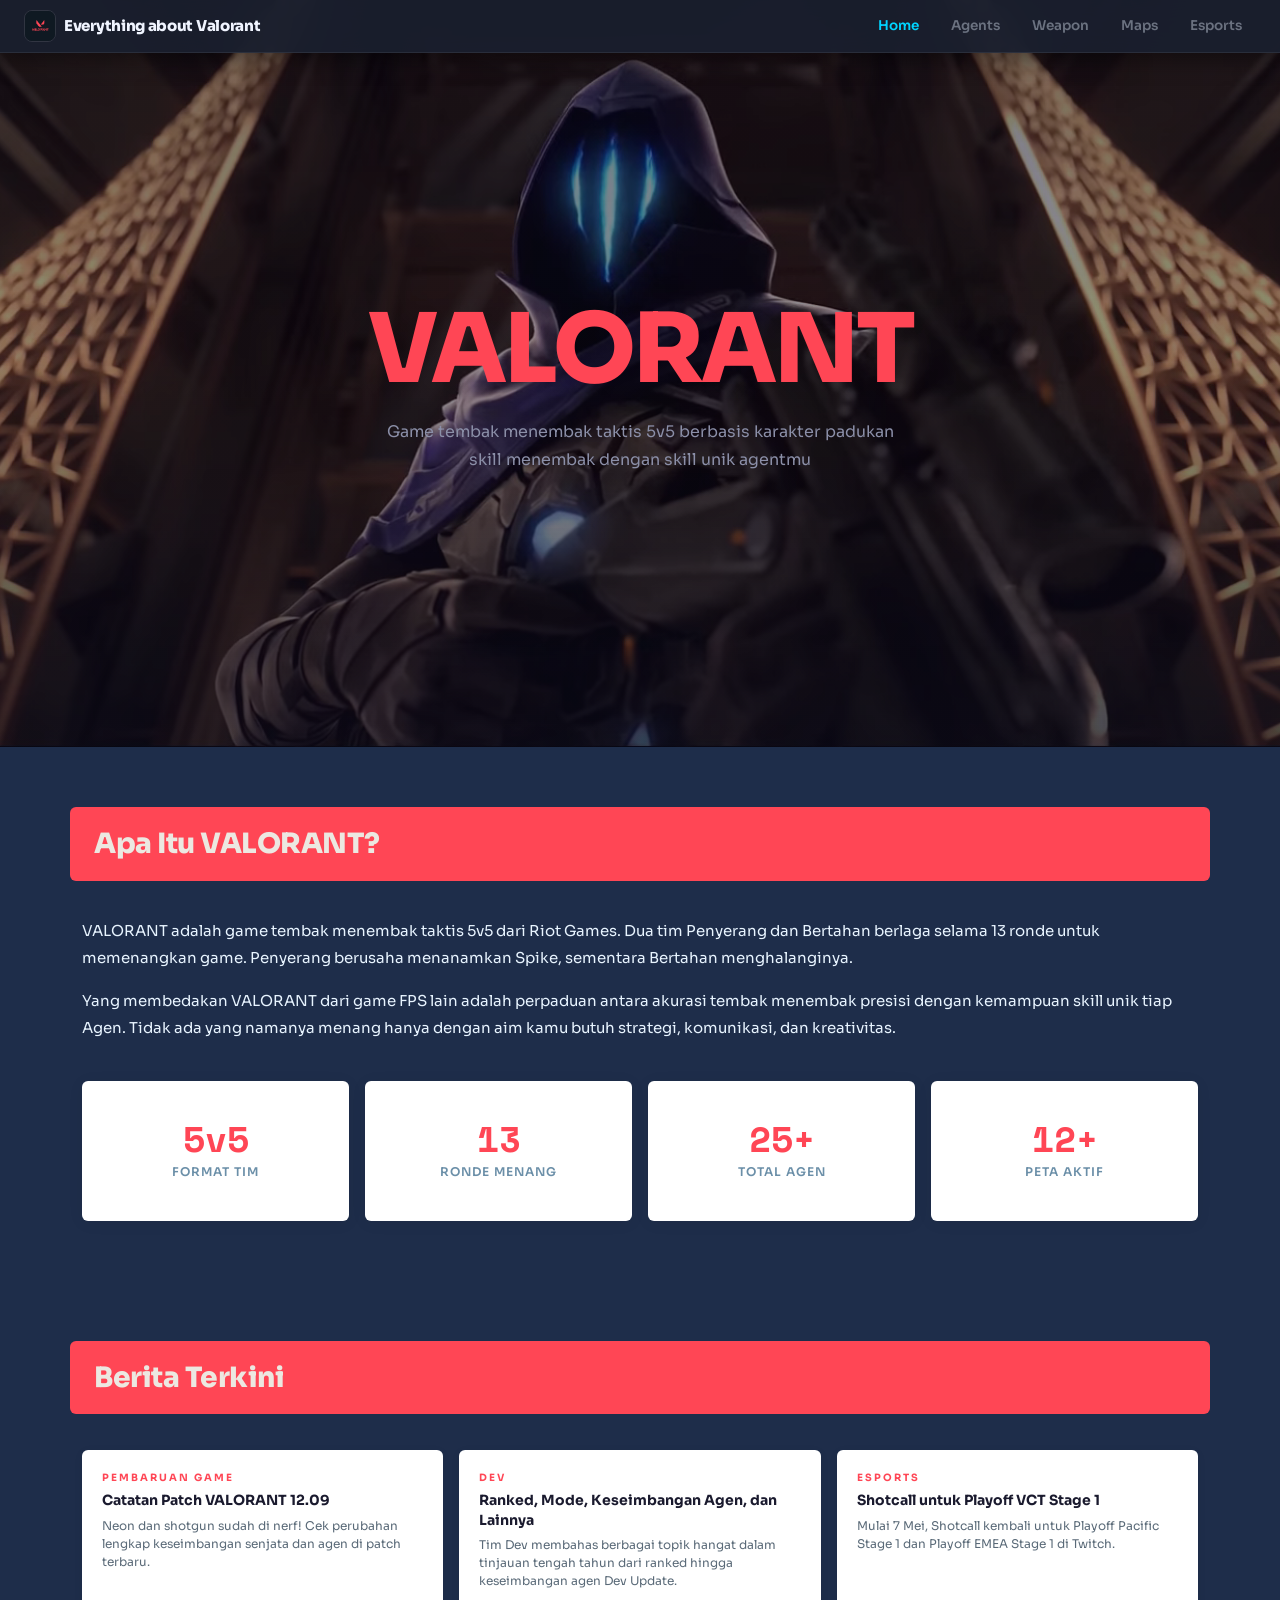
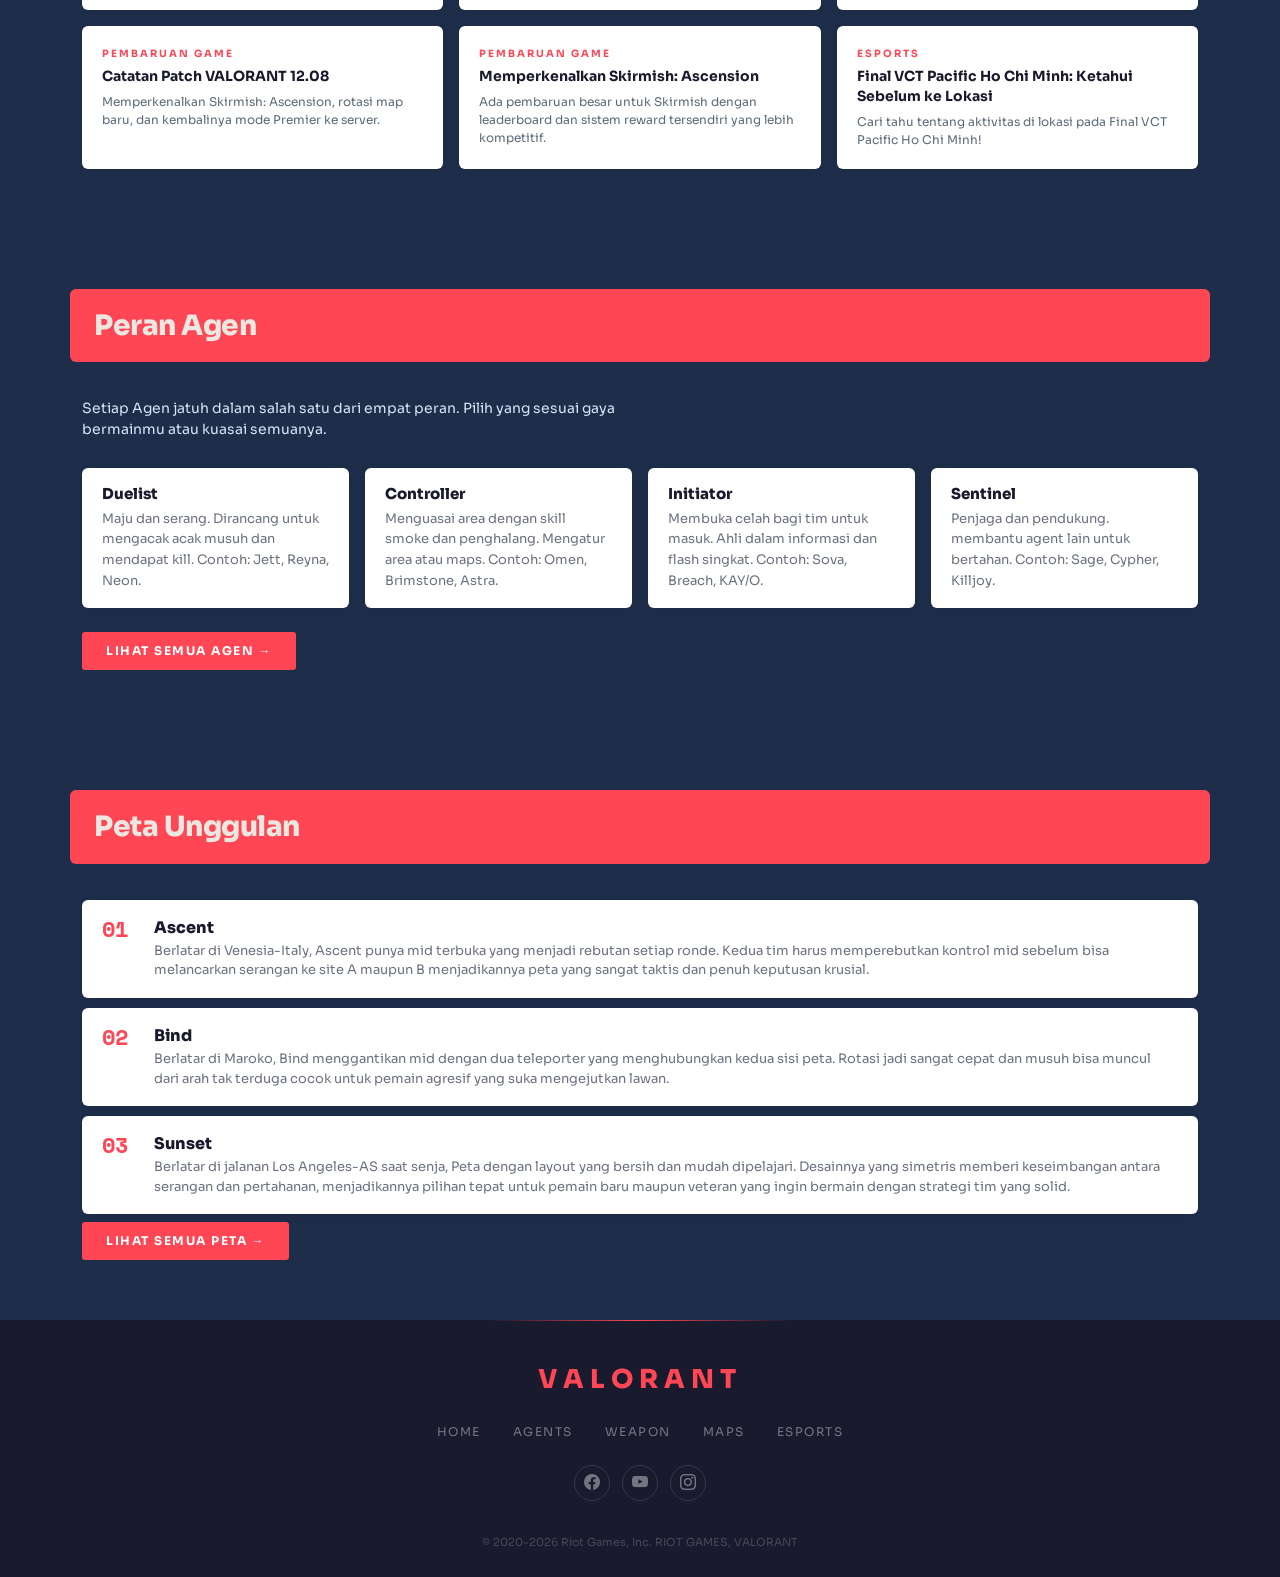
==== commit 640abfd7: "p" ====
--- a/index.html
+++ b/index.html
@@ -18,16 +18,15 @@
     />
     <link rel="stylesheet" href="style.css" />
   </head>
-
   <body>
-    <nav id="navbar">
-      <a class="logo" href="index.html">
-        <div class="logo-icon">
+    <nav id="navbar" class="d-flex align-items-center justify-content-between">
+      <a class="logo d-flex align-items-center gap-2" href="index.html">
+        <div class="logo-icon d-flex align-items-center justify-content-center">
           <img src="assets/images/logo-valorant.webp" alt="logo" />
         </div>
         <span class="logo-name">Everything about Valorant</span>
       </a>
-      <ul class="nav-links">
+      <ul class="nav-links d-flex align-items-center m-0">
         <li><a class="nav-label active" href="index.html">Home</a></li>
         <li><a class="nav-label" href="agents.html">Agents</a></li>
         <li><a class="nav-label" href="weapon.html">Weapon</a></li>
@@ -36,14 +35,14 @@
       </ul>
     </nav>
 
-    <section class="hero-section">
+    <section
+      class="hero-section d-flex align-items-center justify-content-center"
+    >
       <video class="hero-video" autoplay muted loop playsinline>
         <source src="assets/videos/valo-clip-opening.webm" />
       </video>
-
       <div class="hero-overlay"></div>
-
-      <div class="hero-content text-center">
+      <div class="hero-content text-center w-100">
         <h1 class="hero-title"><span>VALORANT</span></h1>
         <p class="hero-subtitle mx-auto">
           Game tembak menembak taktis 5v5 berbasis karakter padukan skill
@@ -58,7 +57,6 @@
           <h2>Apa Itu VALORANT?</h2>
         </div>
       </div>
-
       <div class="container">
         <p class="about-text">
           VALORANT adalah game tembak menembak taktis 5v5 dari Riot Games. Dua
@@ -74,25 +72,33 @@
         </p>
         <div class="row g-3 mt-4">
           <div class="col-3">
-            <div class="about-stat">
+            <div
+              class="about-stat d-flex flex-column align-items-center justify-content-center text-center p-3"
+            >
               <div class="stat-number">5v5</div>
               <div class="stat-label">Format Tim</div>
             </div>
           </div>
           <div class="col-3">
-            <div class="about-stat">
+            <div
+              class="about-stat d-flex flex-column align-items-center justify-content-center text-center p-3"
+            >
               <div class="stat-number">13</div>
               <div class="stat-label">Ronde Menang</div>
             </div>
           </div>
           <div class="col-3">
-            <div class="about-stat">
+            <div
+              class="about-stat d-flex flex-column align-items-center justify-content-center text-center p-3"
+            >
               <div class="stat-number">25+</div>
               <div class="stat-label">Total Agen</div>
             </div>
           </div>
           <div class="col-3">
-            <div class="about-stat">
+            <div
+              class="about-stat d-flex flex-column align-items-center justify-content-center text-center p-3"
+            >
               <div class="stat-number">12+</div>
               <div class="stat-label">Peta Aktif</div>
             </div>
@@ -107,7 +113,6 @@
           <h2>Berita Terkini</h2>
         </div>
       </div>
-
       <div class="container">
         <div class="row g-3">
           <div class="col-4">
@@ -180,7 +185,6 @@
           <h2>Peran Agen</h2>
         </div>
       </div>
-
       <div class="container">
         <p class="role-intro">
           Setiap Agen jatuh dalam salah satu dari empat peran. Pilih yang sesuai
@@ -188,7 +192,7 @@
         </p>
         <div class="row g-3">
           <div class="col-3">
-            <div class="role-card">
+            <div class="role-card d-flex flex-column justify-content-center">
               <h5>Duelist</h5>
               <p>
                 Maju dan serang. Dirancang untuk mengacak acak musuh dan
@@ -197,7 +201,7 @@
             </div>
           </div>
           <div class="col-3">
-            <div class="role-card">
+            <div class="role-card d-flex flex-column justify-content-center">
               <h5>Controller</h5>
               <p>
                 Menguasai area dengan skill smoke dan penghalang. Mengatur area
@@ -206,7 +210,7 @@
             </div>
           </div>
           <div class="col-3">
-            <div class="role-card">
+            <div class="role-card d-flex flex-column justify-content-center">
               <h5>Initiator</h5>
               <p>
                 Membuka celah bagi tim untuk masuk. Ahli dalam informasi dan
@@ -215,7 +219,7 @@
             </div>
           </div>
           <div class="col-3">
-            <div class="role-card">
+            <div class="role-card d-flex flex-column justify-content-center">
               <h5>Sentinel</h5>
               <p>
                 Penjaga dan pendukung. membantu agent lain untuk bertahan.
@@ -238,7 +242,6 @@
           <h2>Peta Unggulan</h2>
         </div>
       </div>
-
       <div class="container">
         <div class="row">
           <div class="col-12">
@@ -272,7 +275,7 @@
               <div class="map-info">
                 <h5>Sunset</h5>
                 <p>
-                  Berlatar di jalanan Los Angeles-AS saat senja,Peta dengan
+                  Berlatar di jalanan Los Angeles-AS saat senja, Peta dengan
                   layout yang bersih dan mudah dipelajari. Desainnya yang
                   simetris memberi keseimbangan antara serangan dan pertahanan,
                   menjadikannya pilihan tepat untuk pemain baru maupun veteran
@@ -291,7 +294,7 @@
     </section>
 
     <script src="https://cdn.jsdelivr.net/npm/bootstrap@5.3.3/dist/js/bootstrap.bundle.min.js"></script>
-    <footer class="footer">
+    <footer class="footer text-center">
       <div class="footer-logo">VALORANT</div>
       <div class="footer-links">
         <a href="index.html">Home</a>
@@ -301,15 +304,33 @@
         <a href="esports.html">Esports</a>
       </div>
       <div class="footer-socials">
-        <div class="footer-s" title="Facebook">
+        <a
+          class="footer-s d-flex align-items-center justify-content-center"
+          href="https://www.facebook.com/PlayVALORANT"
+          target="_blank"
+          rel="noopener noreferrer"
+          title="Facebook"
+        >
           <i class="bi bi-facebook"></i>
-        </div>
-        <div class="footer-s" title="YouTube">
+        </a>
+        <a
+          class="footer-s d-flex align-items-center justify-content-center"
+          href="https://www.youtube.com/@VALORANT"
+          target="_blank"
+          rel="noopener noreferrer"
+          title="YouTube"
+        >
           <i class="bi bi-youtube"></i>
-        </div>
-        <div class="footer-s" title="Instagram">
+        </a>
+        <a
+          class="footer-s d-flex align-items-center justify-content-center"
+          href="https://www.instagram.com/valorant/"
+          target="_blank"
+          rel="noopener noreferrer"
+          title="Instagram"
+        >
           <i class="bi bi-instagram"></i>
-        </div>
+        </a>
       </div>
       <div class="footer-copy">
         © 2020-2026 Riot Games, Inc. RIOT GAMES, VALORANT
--- a/style.css
+++ b/style.css
@@ -1,4 +1,4 @@
-/* === GLOBAL === */
+/*GLOBAL — Reset, variabel, dan base style*/
 
 :root {
   --accent: #00d4ff;
@@ -26,17 +26,17 @@
   font-family: "Sora", sans-serif;
   color: var(--cream);
   background-color: #f5f0eb;
-  margin: 0;
   -webkit-font-smoothing: antialiased;
   -moz-osx-font-smoothing: grayscale;
 }
+
+/*NAVBAR — Fixed top navigation bar*/
 
 #navbar {
   position: fixed;
   top: 0;
   left: 0;
   right: 0;
-  width: 100%;
   padding: 10px 24px;
   background: rgba(26, 31, 46, 0.95);
   backdrop-filter: blur(18px);
@@ -44,15 +44,6 @@
   border-bottom: 1px solid rgba(255, 255, 255, 0.07);
   box-shadow: 0 4px 24px rgba(0, 0, 0, 0.5);
   z-index: 1000;
-  display: flex;
-  align-items: center;
-  justify-content: space-between;
-}
-
-.logo {
-  display: flex;
-  align-items: center;
-  gap: 10px;
 }
 
 .logo-icon {
@@ -60,22 +51,14 @@
   height: 32px;
   border: 1px solid rgba(255, 255, 255, 0.1);
   border-radius: 8px;
-  display: flex;
-  align-items: center;
-  justify-content: center;
   overflow: hidden;
   flex-shrink: 0;
-  transition: box-shadow 0.3s;
-}
-
+}
 .logo-icon img {
   width: 100%;
   height: 100%;
   object-fit: cover;
   display: block;
-}
-.logo:hover .logo-icon {
-  box-shadow: 0 0 16px var(--accent-glow);
 }
 
 .logo-name {
@@ -86,8 +69,6 @@
 }
 
 .nav-links {
-  display: flex;
-  align-items: center;
   gap: 4px;
 }
 
@@ -97,45 +78,18 @@
   color: var(--text-dim);
   padding: 6px 14px;
   border-radius: 8px;
-  transition:
-    color 0.25s,
-    background 0.25s;
-  position: relative;
   display: block;
 }
-
-.nav-label::after {
-  content: "";
-  position: absolute;
-  bottom: 4px;
-  left: 50%;
-  transform: translateX(-50%) scaleX(0);
-  width: 16px;
-  height: 2px;
-  background: var(--accent);
-  border-radius: 999px;
-  transition: transform 0.25s cubic-bezier(0.34, 1.56, 0.64, 1);
-}
-
 .nav-label:hover {
   color: var(--white);
 }
-.nav-label:hover::after,
-.nav-label.active::after {
-  transform: translateX(-50%) scaleX(1);
-}
 .nav-label.active {
   color: var(--accent);
 }
-.nav-label:active {
-  transform: scale(0.93);
-  opacity: 0.7;
-}
 
 .sec-header {
   margin-bottom: 36px;
 }
-
 .sec-header .container {
   padding-left: 0 !important;
   padding-right: 0 !important;
@@ -143,14 +97,13 @@
   overflow: hidden;
   background: #ff4655;
 }
-
 .sec-header h2 {
   font-size: 28px;
   font-weight: 900;
   color: #ece8e1;
-  margin: 0;
   letter-spacing: -0.5px;
-  padding: 20px 24px 20px;
+  padding: 20px 24px;
+  margin: 0;
 }
 
 .btn-valo {
@@ -164,33 +117,25 @@
   padding: 12px 32px;
   border: none;
   border-radius: 3px;
-  text-decoration: none;
   display: inline-block;
 }
-
 .btn-valo:hover {
   background: #ff4655;
   color: #fff;
 }
-
 .btn-valo-sm {
   font-size: 12px;
   padding: 10px 24px;
 }
 
-/* === 1. HOME === */
+/*HOME — Hero, About, News, Role Cards, Map List (index.html)*/
 
 .hero-section {
   position: relative;
-  width: 100%;
   min-height: 83vh;
-  display: flex;
-  align-items: center;
-  justify-content: center;
   overflow: hidden;
   background: #1a1a2e;
 }
-
 .hero-video {
   position: absolute;
   inset: 0;
@@ -201,7 +146,6 @@
   display: block;
   z-index: 0;
 }
-
 .hero-overlay {
   position: absolute;
   inset: 0;
@@ -213,14 +157,12 @@
   );
   z-index: 1;
 }
-
 .hero-content {
   position: relative;
   z-index: 2;
   padding: 110px 20px 50px;
   width: 100%;
 }
-
 .hero-title {
   font-size: 96px;
   font-weight: 900;
@@ -229,26 +171,21 @@
   letter-spacing: -3px;
   margin-bottom: 20px;
 }
-
 .hero-title span {
   color: #ff4655;
 }
-
 .hero-subtitle {
   font-size: 16px;
   color: #8b8fa8;
   max-width: 520px;
   line-height: 1.7;
   margin-bottom: 32px;
-  margin-left: auto;
-  margin-right: auto;
 }
 
 .about-section {
   background: #1e2d4a;
   padding: 60px 0;
 }
-
 .about-text {
   font-size: 15px;
   line-height: 1.8;
@@ -257,17 +194,11 @@
 }
 
 .about-stat {
-  text-align: center;
-  padding: 24px 16px;
   background: #fff;
   border-radius: 6px;
   box-shadow: 0 2px 16px rgba(0, 0, 0, 0.06);
   height: 140px;
-  display: flex;
-  flex-direction: column;
-  justify-content: center;
-}
-
+}
 .about-stat .stat-number {
   font-family: "Space Mono", monospace;
   font-size: 36px;
@@ -275,7 +206,6 @@
   color: #ff4655;
   line-height: 1;
 }
-
 .about-stat .stat-label {
   font-size: 12px;
   font-weight: 600;
@@ -295,9 +225,7 @@
   border-radius: 6px;
   padding: 20px;
   box-shadow: 0 2px 10px rgba(0, 0, 0, 0.06);
-  margin-bottom: 16px;
-}
-
+}
 .news-item .news-cat {
   font-size: 10px;
   font-weight: 700;
@@ -306,7 +234,6 @@
   color: #ff4655;
   margin-bottom: 6px;
 }
-
 .news-item h6 {
   font-weight: 700;
   font-size: 14px;
@@ -314,7 +241,6 @@
   margin-bottom: 6px;
   line-height: 1.4;
 }
-
 .news-item p {
   font-size: 12px;
   color: #5a6a78;
@@ -325,7 +251,6 @@
   background: #1e2d4a;
   padding: 60px 0;
 }
-
 .map-item {
   display: flex;
   align-items: flex-start;
@@ -336,11 +261,9 @@
   margin-bottom: 10px;
   box-shadow: 0 2px 12px rgba(0, 0, 0, 0.07);
 }
-
 .map-item:last-child {
   margin-bottom: 0;
 }
-
 .map-number {
   font-family: "Space Mono", monospace;
   font-size: 22px;
@@ -349,7 +272,6 @@
   min-width: 36px;
   line-height: 1;
 }
-
 .map-info h5 {
   font-weight: 800;
   font-size: 16px;
@@ -362,36 +284,25 @@
   margin: 0;
 }
 
-.agents-section {
-  background: #1e2d4a;
-  padding: 60px 0;
-}
-
 .role-intro {
   color: #d0e8f5;
   font-size: 14px;
   margin-bottom: 28px;
   max-width: 560px;
 }
-
 .role-card {
   background: #fff;
   border-radius: 6px;
   padding: 24px 20px;
   box-shadow: 0 2px 12px rgba(0, 0, 0, 0.07);
   height: 140px;
-  display: flex;
-  flex-direction: column;
-  justify-content: center;
-}
-
+}
 .role-card h5 {
   font-weight: 800;
   font-size: 15px;
   color: #1a1a2e;
   margin-bottom: 6px;
 }
-
 .role-card p {
   font-size: 13px;
   color: #6b7280;
@@ -399,16 +310,14 @@
   line-height: 1.6;
 }
 
-/* === 2. AGENTS === */
+/*AGENTS — Page hero, filter button, grid & card (agents.html)*/
 
 .page-hero {
   padding-top: 110px;
   padding-bottom: 60px;
   background: #1a1a2e;
-  position: relative;
-  overflow: hidden;
-}
-
+  overflow: hidden;
+}
 .page-hero-label {
   font-family: "Space Mono", monospace;
   font-size: 11px;
@@ -418,7 +327,6 @@
   color: #ff4655;
   margin-bottom: 12px;
 }
-
 .page-hero-title {
   font-size: 72px;
   font-weight: 900;
@@ -427,7 +335,6 @@
   line-height: 1;
   margin-bottom: 16px;
 }
-
 .page-hero-sub {
   font-size: 15px;
   color: #8b8fa8;
@@ -441,18 +348,6 @@
   padding: 56px 0 72px;
 }
 
-.agents-grid {
-  display: grid;
-  grid-template-columns: repeat(6, 1fr);
-  gap: 16px;
-}
-
-.agent-filter-bar {
-  display: flex;
-  gap: 8px;
-  margin-bottom: 36px;
-}
-
 .agent-filter-btn {
   font-family: "Sora", sans-serif;
   font-size: 12px;
@@ -465,8 +360,11 @@
   background: transparent;
   color: #8b8fa8;
   cursor: pointer;
-}
-
+  transition:
+    background 0.2s,
+    border-color 0.2s,
+    color 0.2s;
+}
 .agent-filter-btn:hover,
 .agent-filter-btn.active {
   background: #ff4655;
@@ -474,6 +372,12 @@
   color: #fff;
 }
 
+.agents-grid {
+  display: grid;
+  grid-template-columns: repeat(6, 1fr);
+  gap: 16px;
+}
+
 .agent-card {
   background: #1e2d4a;
   border-radius: 6px;
@@ -483,13 +387,11 @@
   display: flex;
   flex-direction: column;
 }
-
 .agent-img-wrap {
   width: 100%;
   aspect-ratio: 3 / 4;
   overflow: hidden;
 }
-
 .agent-img {
   width: 100%;
   height: 100%;
@@ -497,7 +399,6 @@
   object-position: top center;
   display: block;
 }
-
 .agent-info {
   padding: 14px 16px 18px;
   flex: 1;
@@ -505,7 +406,6 @@
   flex-direction: column;
   background: rgba(55, 62, 90, 0.55);
 }
-
 .agent-role-tag {
   font-family: "Space Mono", monospace;
   font-size: 9px;
@@ -515,7 +415,6 @@
   margin-bottom: 5px;
   color: #8b8fa8;
 }
-
 .agent-name {
   font-size: 15px;
   font-weight: 800;
@@ -524,29 +423,27 @@
   letter-spacing: -0.2px;
 }
 
-/* === 3. WEAPON === */
+.agents-section {
+  background: #1e2d4a;
+  padding: 60px 0;
+}
+
+/*WEAPON — Grid senjata & background card (weapon.html)*/
 
 .weapons-grid {
   grid-template-columns: repeat(6, 1fr);
-  gap: 16px;
-  margin-bottom: 0;
-}
-
+}
 .agent-img-wrap.weapon-bg {
   background: rgba(255, 70, 85, 0.15);
-  display: flex;
-  align-items: center;
-  justify-content: center;
   padding: 20px 16px;
   aspect-ratio: 4 / 3;
 }
-
 .agent-img-wrap.weapon-bg .agent-img {
   object-fit: contain;
   object-position: center;
 }
 
-/* === 4. MAPS === */
+/*MAPS — Full & half map card, overlay, body (maps.html)*/
 
 .maps-page-section {
   background: #0d1117;
@@ -561,7 +458,6 @@
   display: flex;
   align-items: flex-end;
 }
-
 .map-card-half {
   position: relative;
   width: 100%;
@@ -571,7 +467,6 @@
   align-items: flex-end;
   border-top: 1px solid rgba(255, 255, 255, 0.05);
 }
-
 .map-row-2 .map-card-half:first-child {
   border-right: 1px solid rgba(255, 255, 255, 0.05);
 }
@@ -582,7 +477,6 @@
   width: 100%;
   height: 100%;
 }
-
 .map-card-img {
   width: 100%;
   height: 100%;
@@ -590,7 +484,6 @@
   object-position: center;
   display: block;
 }
-
 .map-card-overlay {
   position: absolute;
   inset: 0;
@@ -602,14 +495,12 @@
     transparent 100%
   );
 }
-
 .map-card-body {
   position: relative;
   z-index: 2;
   padding: 0 40px 40px;
   width: 100%;
 }
-
 .map-card-full .map-card-body {
   max-width: 720px;
   padding: 0 56px 52px;
@@ -624,13 +515,11 @@
   margin: 0 0 14px;
   text-transform: uppercase;
 }
-
 .map-card-half .map-card-name {
   font-size: 38px;
   letter-spacing: -1.5px;
   margin-bottom: 10px;
 }
-
 .map-card-desc {
   font-size: 14px;
   color: rgba(208, 220, 236, 0.75);
@@ -638,13 +527,12 @@
   margin: 0;
   max-width: 580px;
 }
-
 .map-card-half .map-card-desc {
   font-size: 13px;
   max-width: 440px;
 }
 
-/* === 5. ESPORTS === */
+/*ESPORTS — VCT team card & local team card (esports.html)*/
 
 .esports-section--no-pb {
   padding-bottom: 0;
@@ -655,26 +543,18 @@
   border-radius: 6px;
   overflow: hidden;
   box-shadow: 0 2px 16px rgba(0, 0, 0, 0.08);
-  display: flex;
-  gap: 0;
-}
-
+}
 .et-logo {
   width: 96px;
   height: 96px;
   flex-shrink: 0;
   background: #fff;
-  display: flex;
-  align-items: center;
-  justify-content: center;
-}
-
+}
 .et-logo img {
   width: 100%;
   height: 100%;
   object-fit: contain;
 }
-
 .et-logo-fallback {
   font-family: "Space Mono", monospace;
   font-size: 16px;
@@ -682,30 +562,20 @@
   color: #fff;
   letter-spacing: 1px;
 }
-
 .boom-fb {
   color: #ff4655 !important;
 }
-
 .et-right {
   flex: 1;
   padding: 24px 28px;
-  display: flex;
-  align-items: center;
   gap: 24px;
 }
-
 .et-body {
   flex: 1;
 }
-
 .et-top {
-  display: flex;
-  align-items: flex-start;
-  justify-content: space-between;
   margin-bottom: 12px;
 }
-
 .et-name {
   font-size: 22px;
   font-weight: 900;
@@ -713,7 +583,6 @@
   margin: 0 0 4px;
   letter-spacing: -0.5px;
 }
-
 .et-desc {
   font-size: 13px;
   color: #4b5563;
@@ -726,42 +595,25 @@
   border-radius: 6px;
   padding: 20px;
   box-shadow: 0 2px 12px rgba(0, 0, 0, 0.07);
-  display: flex;
-  flex-direction: column;
-  gap: 10px;
-}
-
+}
 .el-logo {
   width: 56px;
   height: 56px;
   border-radius: 8px;
   background: #fff;
-  display: flex;
-  align-items: center;
-  justify-content: center;
-  overflow: hidden;
-}
-
+  overflow: hidden;
+}
 .el-logo img {
   width: 100%;
   height: 100%;
   object-fit: contain;
 }
-
-.el-logo-fb {
-  font-family: "Space Mono", monospace;
-  font-size: 11px;
-  font-weight: 700;
-  letter-spacing: 0.5px;
-}
-
 .el-name {
   font-size: 15px;
   font-weight: 800;
   color: #1a1a2e;
   margin: 0;
 }
-
 .el-desc {
   font-size: 12px;
   color: #5a6a78;
@@ -770,17 +622,15 @@
   flex: 1;
 }
 
-/* === FOOTER === */
+/*FOOTER — Footer logo, links, socials, copyright (semua halaman)*/
 
 .footer {
   background: #1a1a2e;
   padding: 2.5rem 2rem 1.5rem;
   font-family: "Sora", sans-serif;
-  text-align: center;
   position: relative;
   overflow: hidden;
 }
-
 .footer::before {
   content: "";
   position: absolute;
@@ -791,7 +641,6 @@
   height: 1px;
   background: linear-gradient(90deg, transparent, #ff4655, transparent);
 }
-
 .footer-logo {
   font-family: "Sora", sans-serif;
   font-size: 26px;
@@ -800,7 +649,6 @@
   color: #ff4655;
   margin-bottom: 1.5rem;
 }
-
 .footer-links {
   display: flex;
   justify-content: center;
@@ -808,50 +656,40 @@
   margin-bottom: 1.5rem;
   flex-wrap: wrap;
 }
-
 .footer-links a {
   color: rgba(255, 255, 255, 0.4);
   font-size: 12px;
-  text-decoration: none;
   letter-spacing: 1.5px;
   text-transform: uppercase;
-  cursor: pointer;
   transition: color 0.2s;
 }
-
 .footer-links a:hover {
   color: #ff4655;
 }
-
 .footer-socials {
   display: flex;
   justify-content: center;
   gap: 12px;
   margin-bottom: 2rem;
 }
-
 .footer-s {
   width: 36px;
   height: 36px;
   border: 0.5px solid rgba(255, 255, 255, 0.12);
   border-radius: 50%;
-  display: flex;
-  align-items: center;
-  justify-content: center;
   color: rgba(255, 255, 255, 0.4);
   cursor: pointer;
+  text-decoration: none;
   transition:
     border-color 0.2s,
     color 0.2s;
 }
-
 .footer-s:hover {
   border-color: #ff4655;
   color: #ff4655;
 }
-
 .footer-copy {
   font-size: 11px;
   color: rgba(255, 255, 255, 0.2);
   line-height: 1.8;
-}
+}
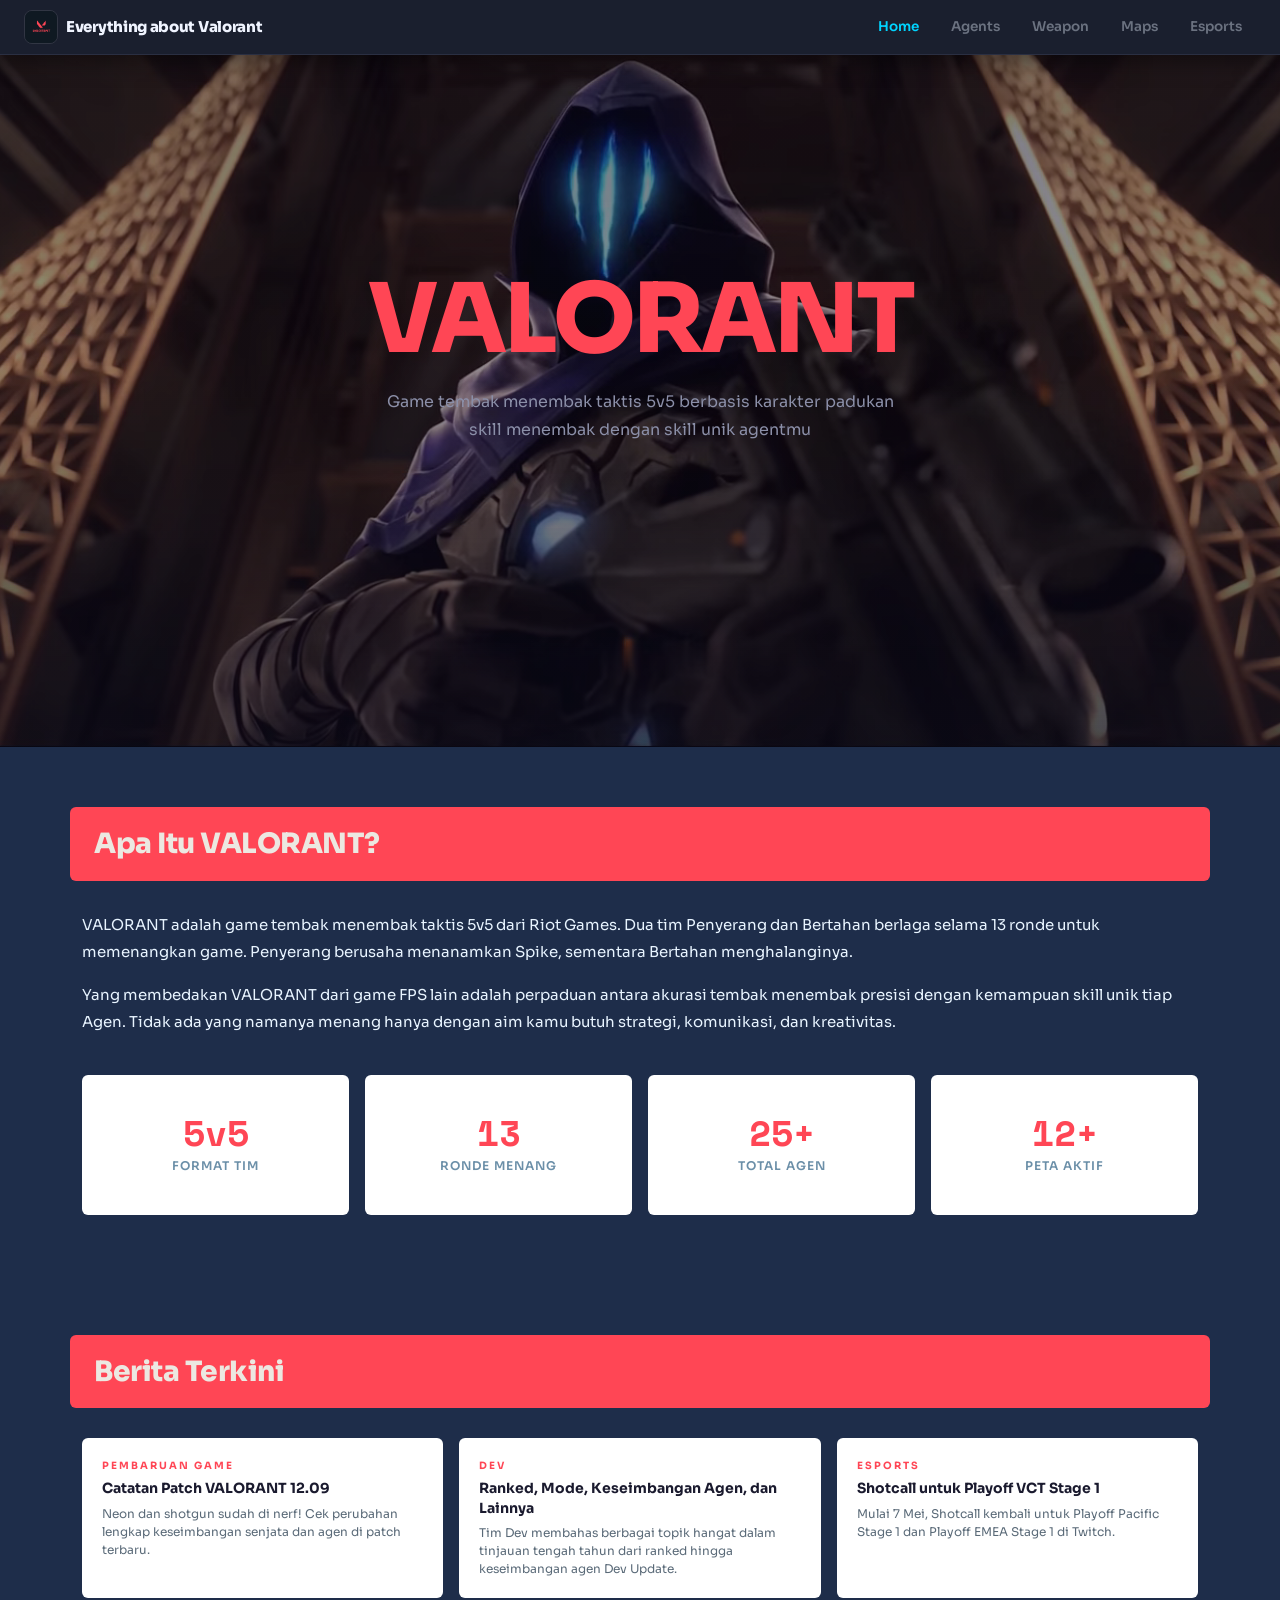
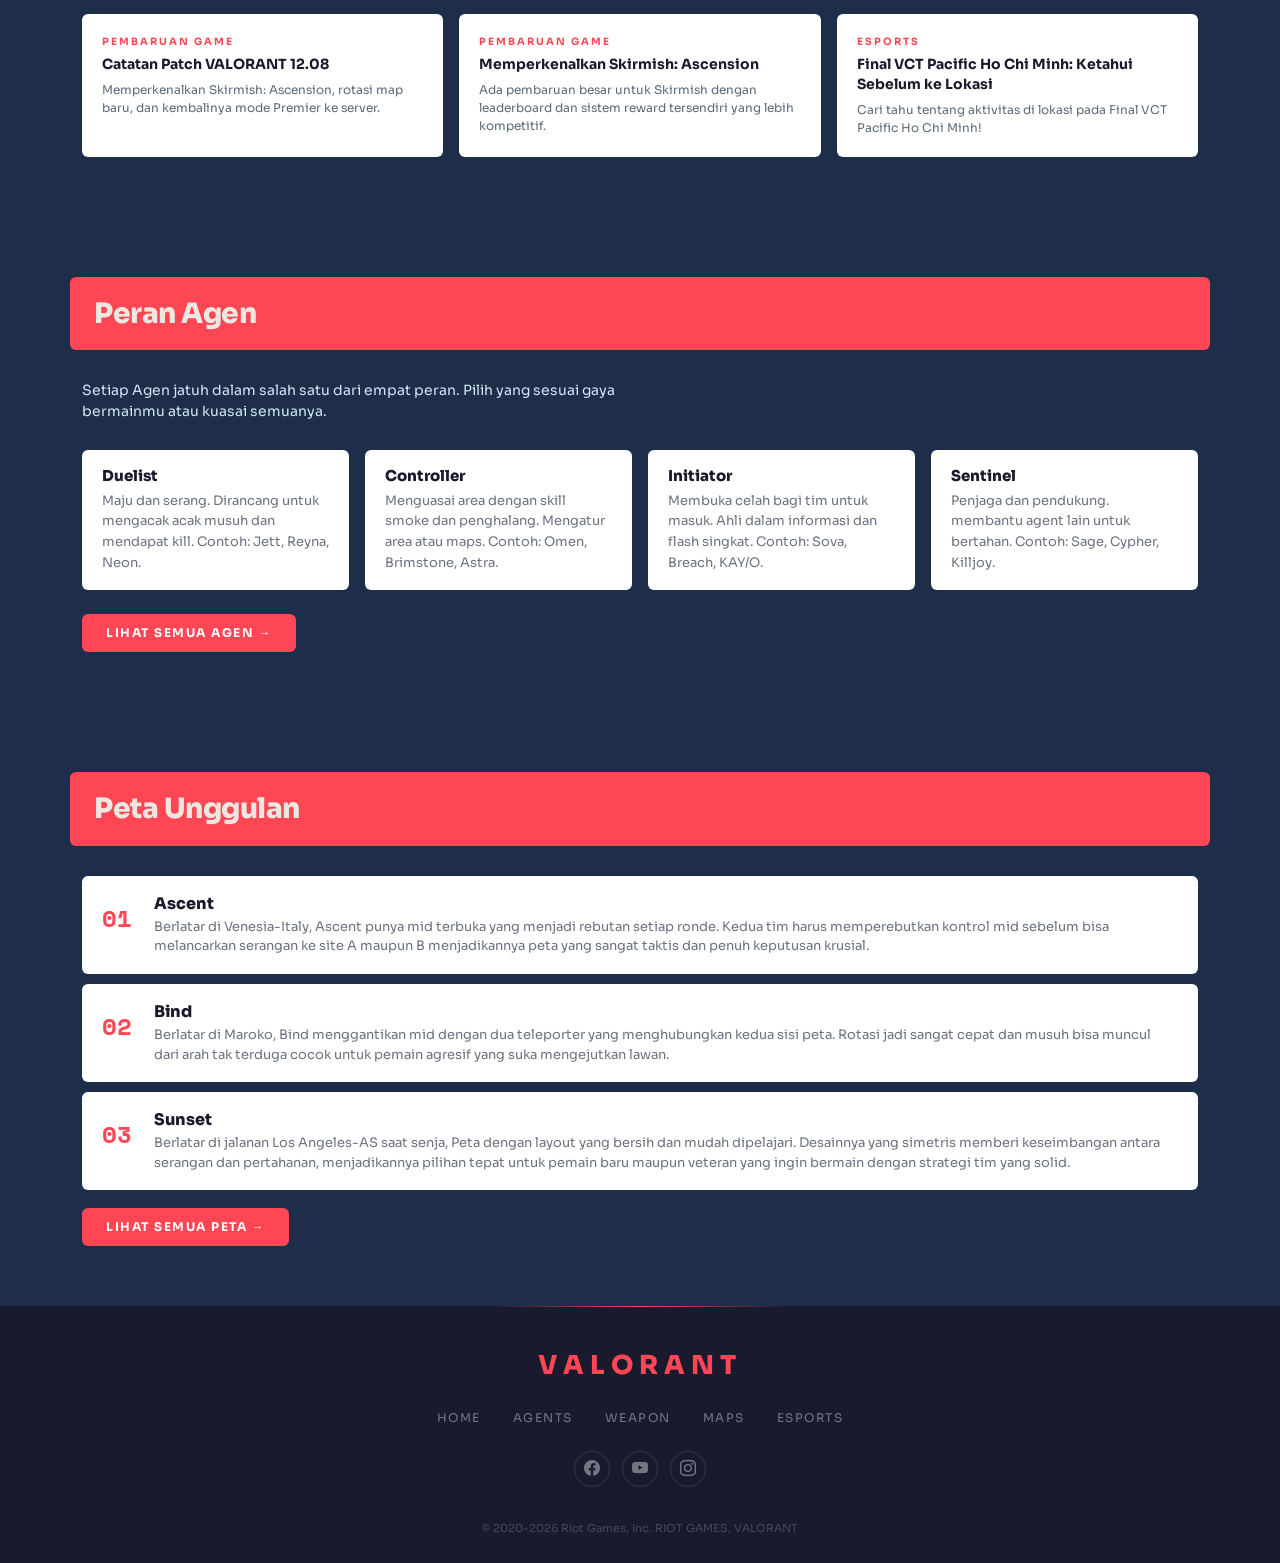
==== commit 0fc8c519: "0" ====
--- a/index.html
+++ b/index.html
@@ -18,6 +18,7 @@
     />
     <link rel="stylesheet" href="style.css" />
   </head>
+
   <body>
     <nav id="navbar" class="d-flex align-items-center justify-content-between">
       <a class="logo d-flex align-items-center gap-2" href="index.html">
@@ -107,7 +108,7 @@
       </div>
     </section>
 
-    <section class="esports-section">
+    <section class="news-section">
       <div class="sec-header">
         <div class="container">
           <h2>Berita Terkini</h2>
@@ -179,7 +180,7 @@
       </div>
     </section>
 
-    <section class="agents-section">
+    <section class="role-section">
       <div class="sec-header">
         <div class="container">
           <h2>Peran Agen</h2>
--- a/style.css
+++ b/style.css
@@ -1,12 +1,4 @@
 /*GLOBAL — Reset, variabel, dan base style*/
-
-:root {
-  --accent: #00d4ff;
-  --accent-glow: rgba(0, 212, 255, 0.15);
-  --text-dim: #6b7280;
-  --white: #f0f4ff;
-  --cream: #ece8e1;
-}
 
 *,
 *::before,
@@ -23,8 +15,9 @@
 }
 
 body {
+  overflow-x: hidden;
   font-family: "Sora", sans-serif;
-  color: var(--cream);
+  color: #ece8e1;
   background-color: #f5f0eb;
   -webkit-font-smoothing: antialiased;
   -moz-osx-font-smoothing: grayscale;
@@ -38,17 +31,15 @@
   left: 0;
   right: 0;
   padding: 10px 24px;
-  background: rgba(26, 31, 46, 0.95);
-  backdrop-filter: blur(18px);
-  -webkit-backdrop-filter: blur(18px);
-  border-bottom: 1px solid rgba(255, 255, 255, 0.07);
+  background: #1a1f2e;
+  border-bottom: 1px solid #2a2f42;
   box-shadow: 0 4px 24px rgba(0, 0, 0, 0.5);
   z-index: 1000;
 }
 
 .logo-icon {
-  width: 32px;
-  height: 32px;
+  width: 34px;
+  height: 34px;
   border: 1px solid rgba(255, 255, 255, 0.1);
   border-radius: 8px;
   overflow: hidden;
@@ -64,7 +55,7 @@
 .logo-name {
   font-size: 15px;
   font-weight: 800;
-  color: var(--white);
+  color: #f0f4ff;
   letter-spacing: -0.3px;
 }
 
@@ -75,57 +66,128 @@
 .nav-label {
   font-size: 13.5px;
   font-weight: 600;
-  color: var(--text-dim);
+  color: #6b7280;
   padding: 6px 14px;
   border-radius: 8px;
   display: block;
 }
 .nav-label:hover {
-  color: var(--white);
+  color: #16789e;
 }
 .nav-label.active {
-  color: var(--accent);
-}
-
-.sec-header {
-  margin-bottom: 36px;
-}
-.sec-header .container {
-  padding-left: 0 !important;
-  padding-right: 0 !important;
-  border-radius: 6px;
-  overflow: hidden;
-  background: #ff4655;
-}
-.sec-header h2 {
-  font-size: 28px;
+  color: #00d4ff;
+}
+
+/*SHARED — Komponen yang dipakai di semua halaman*/
+
+.page-hero {
+  padding-top: 110px;
+  padding-bottom: 60px;
+  background: #1a1a2e;
+  overflow: hidden;
+}
+.page-hero-label {
+  font-family: "Space Mono", monospace;
+  font-size: 11px;
+  font-weight: 700;
+  letter-spacing: 4px;
+  text-transform: uppercase;
+  color: #ff4655;
+  margin-bottom: 12px;
+}
+.page-hero-title {
+  font-size: 72px;
   font-weight: 900;
   color: #ece8e1;
-  letter-spacing: -0.5px;
-  padding: 20px 24px;
-  margin: 0;
-}
-
-.btn-valo {
+  letter-spacing: -2px;
+  line-height: 1;
+  margin-bottom: 16px;
+}
+.page-hero-sub {
+  font-size: 15px;
+  color: #8b8fa8;
+  max-width: 480px;
+  margin: 0 auto;
+  line-height: 1.7;
+}
+
+.filter-btn {
+  font-family: "Sora", sans-serif;
+  font-size: 12px;
+  font-weight: 700;
+  letter-spacing: 1.5px;
+  text-transform: uppercase;
+  padding: 8px 20px;
+  border: 2px solid rgba(255, 255, 255, 0.12);
+  border-radius: 2px;
+  background: transparent;
+  color: #8b8fa8;
+  transition:
+    background 0.4s,
+    border-color 0.4s,
+    color 0.4s;
+}
+.filter-btn:hover,
+.filter-btn.active {
   background: #ff4655;
+  border-color: #ff4655;
   color: #fff;
-  font-family: "Sora", sans-serif;
-  font-weight: 700;
-  font-size: 13px;
-  letter-spacing: 1.5px;
-  text-transform: uppercase;
-  padding: 12px 32px;
-  border: none;
-  border-radius: 3px;
-  display: inline-block;
-}
-.btn-valo:hover {
-  background: #ff4655;
-  color: #fff;
-}
-.btn-valo-sm {
-  font-size: 12px;
-  padding: 10px 24px;
+}
+
+/*card - untuk agents dan weapons*/
+
+.card {
+  background: #20304e;
+  border-radius: 6px;
+  overflow: hidden;
+  height: 100%;
+  display: flex;
+  flex-direction: column;
+}
+
+.card-img-wrap {  
+  width: 100%;
+  overflow: hidden;
+}
+
+.card-grid {
+  display: flex;
+  flex-wrap: wrap;
+  gap: 16px;
+  justify-content: center;
+  display: grid;
+  grid-template-columns: repeat(8, 1fr);
+}
+
+.card-img {
+  width: 100%;
+  height: 100%;
+  object-fit: contain;
+  object-position: center;
+}
+
+.card-info {
+  padding: 14px 16px;
+  flex-direction: column;
+  background: rgba(55, 62, 90, 0.55);
+}
+
+.card-role-tag {
+  font-family: "Space Mono", monospace;
+  font-size: 9px;
+  font-weight: 700;
+  letter-spacing: 2px;
+  text-transform: uppercase;
+  margin-bottom: 5px;
+  color: #8b8fa8;
+}
+
+.card-name {
+  font-size: 15px;
+  font-weight: 800;
+  color: #ece8e1;
+  margin: 0 0 2px;
+  letter-spacing: -0.1px;
 }
 
 /*HOME — Hero, About, News, Role Cards, Map List (index.html)*/
@@ -134,7 +196,7 @@
   position: relative;
   min-height: 83vh;
   overflow: hidden;
-  background: #1a1a2e;
+  background: #59595e;
 }
 .hero-video {
   position: absolute;
@@ -160,20 +222,16 @@
 .hero-content {
   position: relative;
   z-index: 2;
-  padding: 110px 20px 50px;
-  width: 100%;
 }
 .hero-title {
   font-size: 96px;
   font-weight: 900;
-  color: #ece8e1;
   line-height: 1;
+  color: #ff4655;
   letter-spacing: -3px;
   margin-bottom: 20px;
 }
-.hero-title span {
-  color: #ff4655;
-}
+
 .hero-subtitle {
   font-size: 16px;
   color: #8b8fa8;
@@ -182,6 +240,47 @@
   margin-bottom: 32px;
 }
 
+.sec-header {
+  margin-bottom: 30px;
+}
+.sec-header .container {
+  padding-left: 0 !important;
+  padding-right: 0 !important;
+  border-radius: 6px;
+  overflow: hidden;
+  background: #ff4655;
+}
+.sec-header h2 {
+  font-size: 28px;
+  font-weight: 900;
+  color: #ece8e1;
+  letter-spacing: -0.5px;
+  padding: 20px 24px;
+  margin: 0;
+}
+
+.btn-valo {
+  background: #ff4655;
+  color: #fff;
+  font-family: "Sora", sans-serif;
+  font-weight: 700;
+  font-size: 13px;
+  letter-spacing: 1.5px;
+  text-transform: uppercase;
+  padding: 12px 32px;
+  border: none;
+  border-radius: 6px;
+  display: inline-block;
+}
+.btn-valo:hover {
+  background: #e91426;
+  color: #fff;
+}
+.btn-valo-sm {
+  font-size: 12px;
+  padding: 10px 24px;
+}
+
 .about-section {
   background: #1e2d4a;
   padding: 60px 0;
@@ -196,7 +295,6 @@
 .about-stat {
   background: #fff;
   border-radius: 6px;
-  box-shadow: 0 2px 16px rgba(0, 0, 0, 0.06);
   height: 140px;
 }
 .about-stat .stat-number {
@@ -215,7 +313,7 @@
   margin-top: 6px;
 }
 
-.esports-section {
+.news-section {
   background: #1e2d4a;
   padding: 60px 0;
 }
@@ -224,7 +322,6 @@
   background: #fff;
   border-radius: 6px;
   padding: 20px;
-  box-shadow: 0 2px 10px rgba(0, 0, 0, 0.06);
 }
 .news-item .news-cat {
   font-size: 10px;
@@ -245,6 +342,36 @@
   font-size: 12px;
   color: #5a6a78;
   margin: 0;
+}
+
+.role-section {
+  background: #1e2d4a;
+  padding: 60px 0;
+}
+
+.role-intro {
+  color: #d0e8f5;
+  font-size: 14px;
+  margin-bottom: 28px;
+  max-width: 560px;
+}
+.role-card {
+  background: #fff;
+  border-radius: 6px;
+  padding: 24px 20px;
+  height: 140px;
+}
+.role-card h5 {
+  font-weight: 800;
+  font-size: 15px;
+  color: #1a1a2e;
+  margin-bottom: 6px;
+}
+.role-card p {
+  font-size: 13px;
+  color: #6b7280;
+  margin: 0;
+  line-height: 1.6;
 }
 
 .maps-section {
@@ -259,18 +386,15 @@
   background: #fff;
   border-radius: 6px;
   margin-bottom: 10px;
-  box-shadow: 0 2px 12px rgba(0, 0, 0, 0.07);
-}
-.map-item:last-child {
-  margin-bottom: 0;
-}
+}
+
 .map-number {
   font-family: "Space Mono", monospace;
-  font-size: 22px;
+  font-size: 24px;
   font-weight: 700;
   color: #ff4655;
   min-width: 36px;
-  line-height: 1;
+  line-height: 2;
 }
 .map-info h5 {
   font-weight: 800;
@@ -284,163 +408,27 @@
   margin: 0;
 }
 
-.role-intro {
-  color: #d0e8f5;
-  font-size: 14px;
-  margin-bottom: 28px;
-  max-width: 560px;
-}
-.role-card {
-  background: #fff;
-  border-radius: 6px;
-  padding: 24px 20px;
-  box-shadow: 0 2px 12px rgba(0, 0, 0, 0.07);
-  height: 140px;
-}
-.role-card h5 {
-  font-weight: 800;
-  font-size: 15px;
-  color: #1a1a2e;
-  margin-bottom: 6px;
-}
-.role-card p {
-  font-size: 13px;
-  color: #6b7280;
-  margin: 0;
-  line-height: 1.6;
-}
-
 /*AGENTS — Page hero, filter button, grid & card (agents.html)*/
-
-.page-hero {
-  padding-top: 110px;
-  padding-bottom: 60px;
-  background: #1a1a2e;
-  overflow: hidden;
-}
-.page-hero-label {
-  font-family: "Space Mono", monospace;
-  font-size: 11px;
-  font-weight: 700;
-  letter-spacing: 4px;
-  text-transform: uppercase;
-  color: #ff4655;
-  margin-bottom: 12px;
-}
-.page-hero-title {
-  font-size: 72px;
-  font-weight: 900;
-  color: #ece8e1;
-  letter-spacing: -2px;
-  line-height: 1;
-  margin-bottom: 16px;
-}
-.page-hero-sub {
-  font-size: 15px;
-  color: #8b8fa8;
-  max-width: 480px;
-  margin: 0 auto;
-  line-height: 1.7;
-}
 
 .agents-page-section {
   background: #1a1f35;
   padding: 56px 0 72px;
 }
 
-.agent-filter-btn {
-  font-family: "Sora", sans-serif;
-  font-size: 12px;
-  font-weight: 700;
-  letter-spacing: 1.5px;
-  text-transform: uppercase;
-  padding: 8px 20px;
-  border: 2px solid rgba(255, 255, 255, 0.12);
-  border-radius: 3px;
-  background: transparent;
-  color: #8b8fa8;
-  cursor: pointer;
-  transition:
-    background 0.2s,
-    border-color 0.2s,
-    color 0.2s;
-}
-.agent-filter-btn:hover,
-.agent-filter-btn.active {
-  background: #ff4655;
-  border-color: #ff4655;
-  color: #fff;
-}
-
-.agents-grid {
-  display: grid;
-  grid-template-columns: repeat(6, 1fr);
-  gap: 16px;
-}
-
-.agent-card {
-  background: #1e2d4a;
-  border-radius: 6px;
-  overflow: hidden;
-  box-shadow: 0 2px 16px rgba(0, 0, 0, 0.25);
-  height: 100%;
-  display: flex;
-  flex-direction: column;
-}
 .agent-img-wrap {
-  width: 100%;
   aspect-ratio: 3 / 4;
   overflow: hidden;
 }
-.agent-img {
-  width: 100%;
-  height: 100%;
-  object-fit: cover;
-  object-position: top center;
-  display: block;
-}
-.agent-info {
-  padding: 14px 16px 18px;
-  flex: 1;
-  display: flex;
-  flex-direction: column;
-  background: rgba(55, 62, 90, 0.55);
-}
-.agent-role-tag {
-  font-family: "Space Mono", monospace;
-  font-size: 9px;
-  font-weight: 700;
-  letter-spacing: 2px;
-  text-transform: uppercase;
-  margin-bottom: 5px;
-  color: #8b8fa8;
-}
-.agent-name {
-  font-size: 15px;
-  font-weight: 800;
-  color: #ece8e1;
-  margin: 0 0 2px;
-  letter-spacing: -0.2px;
-}
-
-.agents-section {
-  background: #1e2d4a;
-  padding: 60px 0;
-}
 
 /*WEAPON — Grid senjata & background card (weapon.html)*/
 
 .weapons-grid {
-  grid-template-columns: repeat(6, 1fr);
-}
-.agent-img-wrap.weapon-bg {
+  grid-template-columns: repeat(8, 1fr);
+}
+.weapon-bg {
   background: rgba(255, 70, 85, 0.15);
   padding: 20px 16px;
-  aspect-ratio: 4 / 3;
-}
-.agent-img-wrap.weapon-bg .agent-img {
-  object-fit: contain;
-  object-position: center;
+  aspect-ratio: 4 / 5;
 }
 
 /*MAPS — Full & half map card, overlay, body (maps.html)*/
@@ -465,10 +453,6 @@
   overflow: hidden;
   display: flex;
   align-items: flex-end;
-  border-top: 1px solid rgba(255, 255, 255, 0.05);
-}
-.map-row-2 .map-card-half:first-child {
-  border-right: 1px solid rgba(255, 255, 255, 0.05);
 }
 
 .map-card-img-wrap {
@@ -476,6 +460,7 @@
   inset: 0;
   width: 100%;
   height: 100%;
+  background: #d30000;
 }
 .map-card-img {
   width: 100%;
@@ -490,8 +475,8 @@
   background: linear-gradient(
     to top,
     rgba(10, 12, 20, 0.96) 0%,
-    rgba(10, 12, 20, 0.55) 38%,
-    rgba(10, 12, 20, 0.08) 70%,
+    rgba(10, 12, 20, 0.55) 20%,
+    rgba(10, 12, 20, 0.08) 60%,
     transparent 100%
   );
 }
@@ -512,7 +497,7 @@
   color: #ece8e1;
   letter-spacing: -2px;
   line-height: 1;
-  margin: 0 0 14px;
+  margin-bottom: 12px;
   text-transform: uppercase;
 }
 .map-card-half .map-card-name {
@@ -534,6 +519,11 @@
 
 /*ESPORTS — VCT team card & local team card (esports.html)*/
 
+.esports-section {
+  background: #1e2d4a;
+  padding: 60px 0;
+}
+
 .esports-section--no-pb {
   padding-bottom: 0;
 }
@@ -542,7 +532,6 @@
   background: #fff;
   border-radius: 6px;
   overflow: hidden;
-  box-shadow: 0 2px 16px rgba(0, 0, 0, 0.08);
 }
 .et-logo {
   width: 96px;
@@ -551,27 +540,14 @@
   background: #fff;
 }
 .et-logo img {
-  width: 100%;
-  height: 100%;
+  height: 130%;
   object-fit: contain;
 }
-.et-logo-fallback {
-  font-family: "Space Mono", monospace;
-  font-size: 16px;
-  font-weight: 700;
-  color: #fff;
-  letter-spacing: 1px;
-}
-.boom-fb {
-  color: #ff4655 !important;
-}
+
 .et-right {
   flex: 1;
   padding: 24px 28px;
   gap: 24px;
-}
-.et-body {
-  flex: 1;
 }
 .et-top {
   margin-bottom: 12px;
@@ -597,14 +573,13 @@
   box-shadow: 0 2px 12px rgba(0, 0, 0, 0.07);
 }
 .el-logo {
-  width: 56px;
-  height: 56px;
+  width: 96px;
+  height: 96px;
   border-radius: 8px;
   background: #fff;
   overflow: hidden;
 }
 .el-logo img {
-  width: 100%;
   height: 100%;
   object-fit: contain;
 }
@@ -692,4 +667,4 @@
   font-size: 11px;
   color: rgba(255, 255, 255, 0.2);
   line-height: 1.8;
-}+}
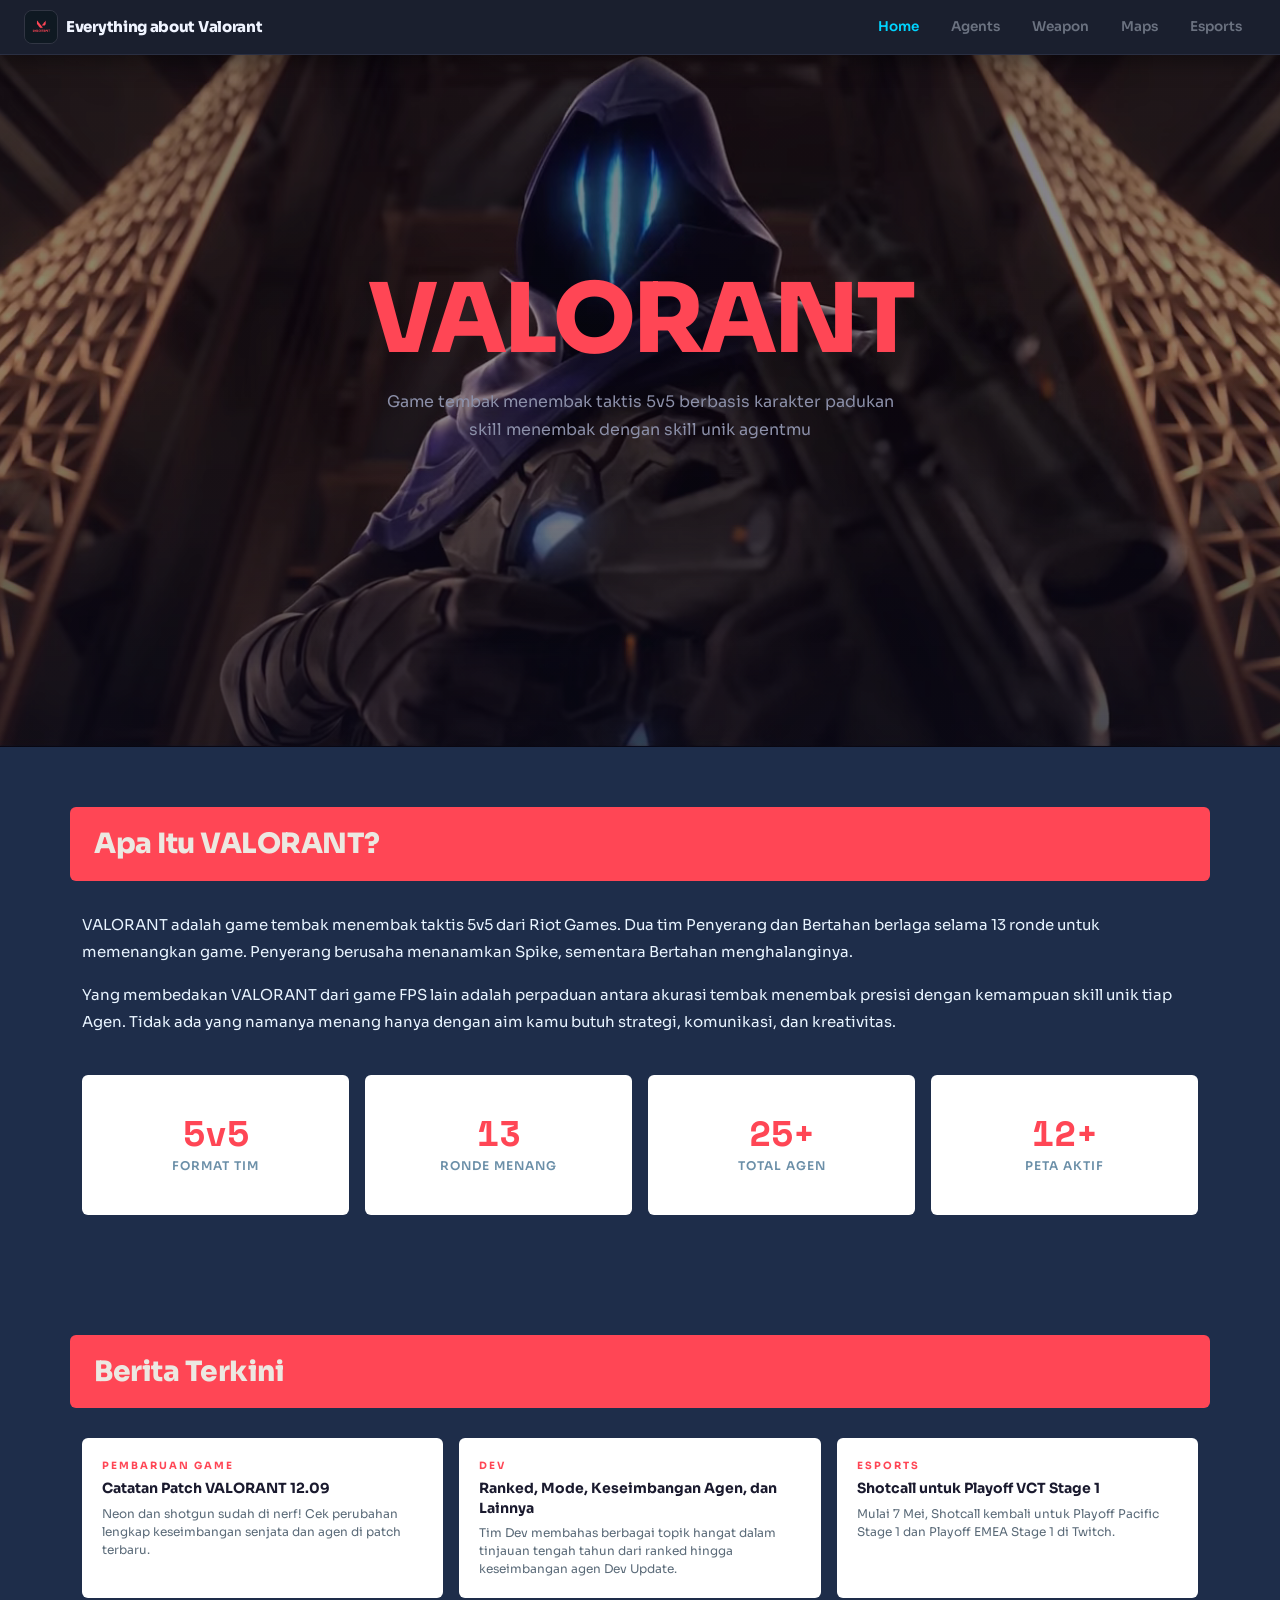
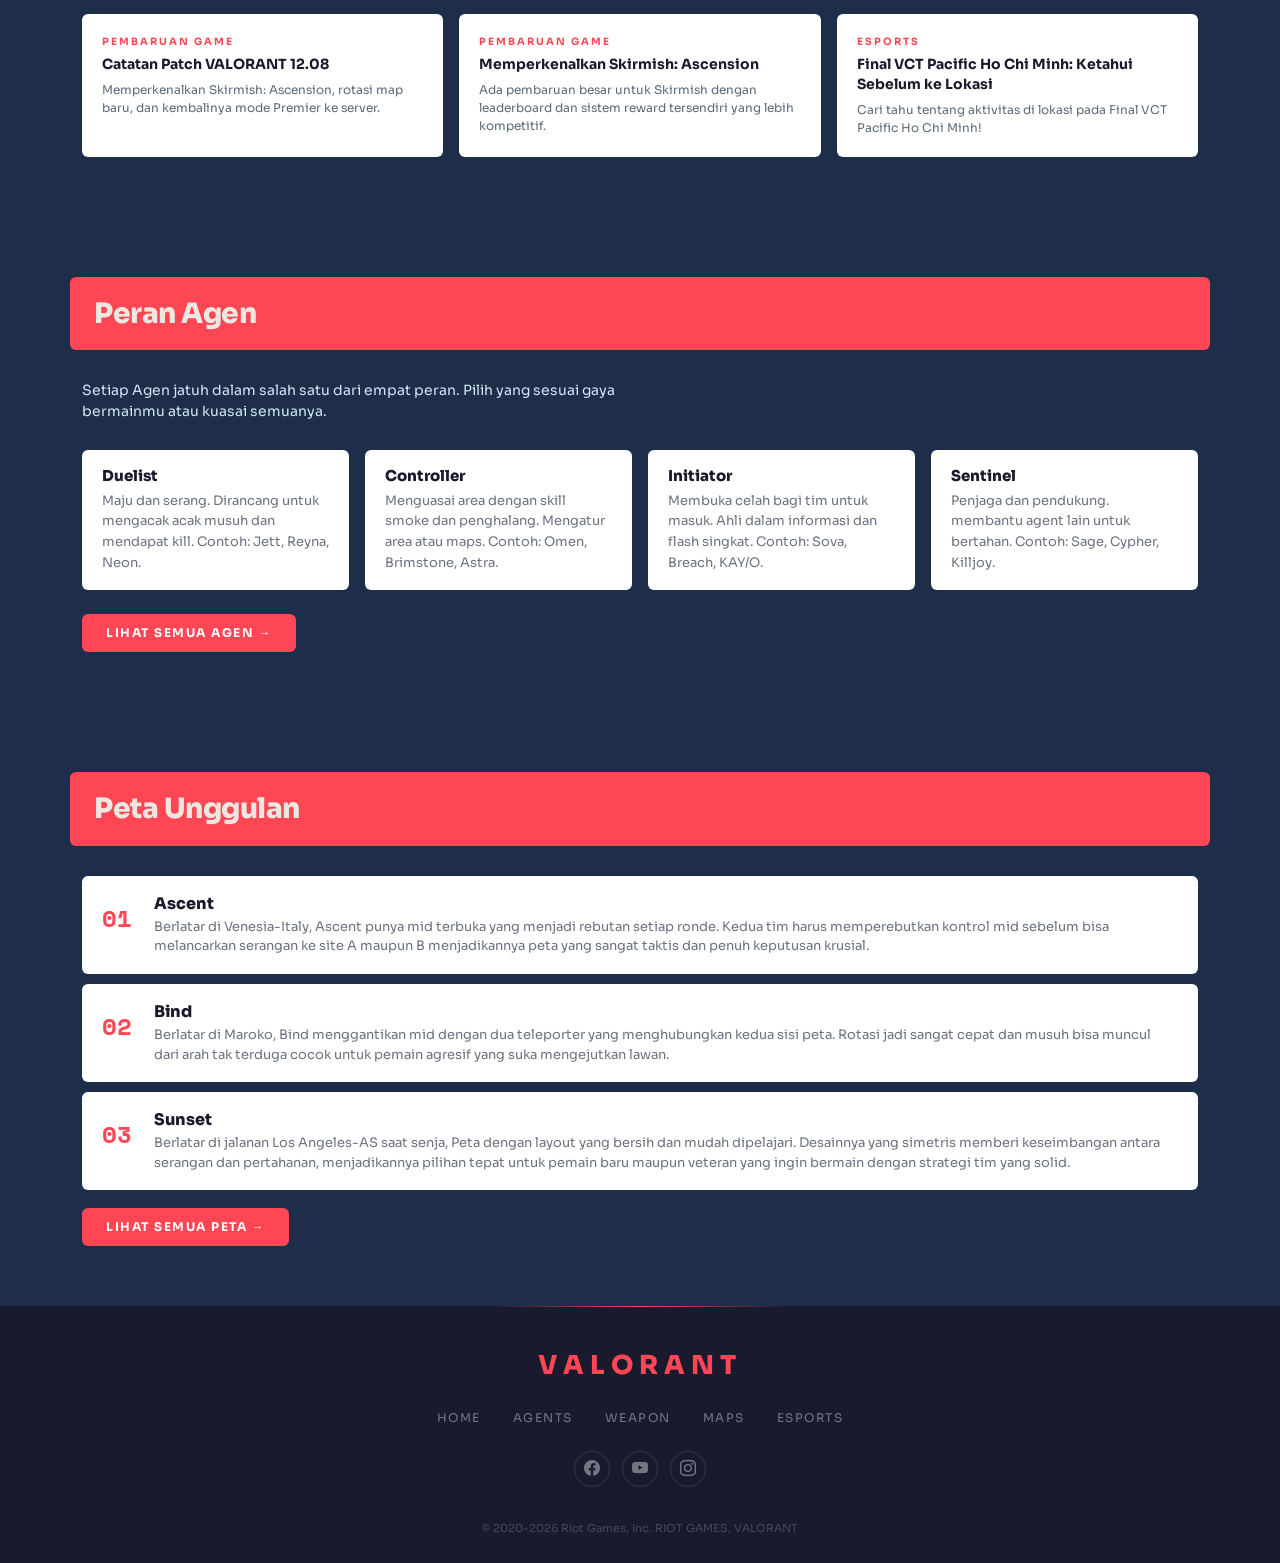
==== commit 0a1cbd24: "0" ====
--- a/index.html
+++ b/index.html
@@ -16,7 +16,7 @@
       rel="stylesheet"
       href="https://cdn.jsdelivr.net/npm/bootstrap-icons@1.11.3/font/bootstrap-icons.min.css"
     />
-    <link rel="stylesheet" href="style.css" />
+    <link rel="stylesheet" href="css/style.css" />
   </head>
 
   <body>
--- a/css/style.css
+++ b/css/style.css
@@ -0,0 +1,669 @@
+/*GLOBAL — Reset, variabel, dan base style*/
+
+*,
+*::before,
+*::after {
+  box-sizing: border-box;
+}
+ul {
+  list-style: none;
+  padding: 0;
+  margin: 0;
+}
+a {
+  text-decoration: none;
+}
+
+body {
+  overflow-x: hidden;
+  font-family: "Sora", sans-serif;
+  color: #ece8e1;
+  background-color: #f5f0eb;
+  -webkit-font-smoothing: antialiased;
+  -moz-osx-font-smoothing: grayscale;
+}
+
+/*NAVBAR — Fixed top navigation bar*/
+
+#navbar {
+  position: fixed;
+  top: 0;
+  left: 0;
+  right: 0;
+  padding: 10px 24px;
+  background: #1a1f2e;
+  border-bottom: 1px solid #2a2f42;
+  box-shadow: 0 4px 24px rgba(0, 0, 0, 0.5);
+  z-index: 1000;
+}
+
+.logo-icon {
+  width: 34px;
+  height: 34px;
+  border: 1px solid rgba(255, 255, 255, 0.1);
+  border-radius: 8px;
+  overflow: hidden;
+  flex-shrink: 0;
+}
+.logo-icon img {
+  width: 100%;
+  height: 100%;
+  object-fit: cover;
+  display: block;
+}
+
+.logo-name {
+  font-size: 15px;
+  font-weight: 800;
+  color: #f0f4ff;
+  letter-spacing: -0.3px;
+}
+
+.nav-links {
+  gap: 4px;
+}
+
+.nav-label {
+  font-size: 13.5px;
+  font-weight: 600;
+  color: #6b7280;
+  padding: 6px 14px;
+  border-radius: 8px;
+  display: block;
+}
+.nav-label:hover {
+  color: #16789e;
+}
+.nav-label.active {
+  color: #00d4ff;
+}
+
+/*SHARED — Komponen yang dipakai di semua halaman*/
+
+.page-hero {
+  padding-top: 110px;
+  padding-bottom: 60px;
+  background: #1a1a2e;
+  overflow: hidden;
+}
+.page-hero-label {
+  font-family: "Space Mono", monospace;
+  font-size: 11px;
+  font-weight: 700;
+  letter-spacing: 4px;
+  text-transform: uppercase;
+  color: #ff4655;
+  margin-bottom: 12px;
+}
+.page-hero-title {
+  font-size: 72px;
+  font-weight: 900;
+  color: #ece8e1;
+  letter-spacing: -2px;
+  line-height: 1;
+  margin-bottom: 16px;
+}
+.page-hero-sub {
+  font-size: 15px;
+  color: #8b8fa8;
+  max-width: 480px;
+  margin: 0 auto;
+  line-height: 1.7;
+}
+
+.filter-btn {
+  font-family: "Sora", sans-serif;
+  font-size: 12px;
+  font-weight: 700;
+  letter-spacing: 1.5px;
+  text-transform: uppercase;
+  padding: 8px 20px;
+  border: 2px solid rgba(255, 255, 255, 0.12);
+  border-radius: 2px;
+  background: transparent;
+  color: #8b8fa8;
+  transition:
+    background 0.4s,
+    border-color 0.4s,
+    color 0.4s;
+}
+.filter-btn:hover,
+.filter-btn.active {
+  background: #ff4655;
+  border-color: #ff4655;
+  color: #fff;
+}
+
+/*card - untuk agents dan weapons*/
+
+.card {
+  background: #20304e;
+  border-radius: 6px;
+  overflow: hidden;
+  height: 100%;
+  display: flex;
+  flex-direction: column;
+}
+
+.card-img-wrap {  
+  width: 100%;
+  overflow: hidden;
+}
+
+.card-grid {
+  display: flex;
+  flex-wrap: wrap;
+  gap: 16px;
+  justify-content: center;
+  display: grid;
+  grid-template-columns: repeat(8, 1fr);
+}
+
+.card-img {
+  width: 100%;
+  height: 100%;
+  object-fit: contain;
+  object-position: center;
+}
+
+.card-info {
+  padding: 14px 16px;
+  flex-direction: column;
+  background: rgba(55, 62, 90, 0.55);
+}
+
+.card-role-tag {
+  font-family: "Space Mono", monospace;
+  font-size: 9px;
+  font-weight: 700;
+  letter-spacing: 2px;
+  text-transform: uppercase;
+  margin-bottom: 5px;
+  color: #8b8fa8;
+}
+
+.card-name {
+  font-size: 15px;
+  font-weight: 800;
+  color: #ece8e1;
+  margin: 0 0 2px;
+  letter-spacing: -0.1px;
+}
+
+/*HOME — Hero, About, News, Role Cards, Map List (index.html)*/
+
+.hero-section {
+  position: relative;
+  min-height: 83vh;
+  overflow: hidden;
+  background: #59595e;
+}
+.hero-video {
+  position: absolute;
+  inset: 0;
+  width: 100%;
+  height: 100%;
+  object-fit: cover;
+  object-position: center;
+  display: block;
+  z-index: 0;
+}
+.hero-overlay {
+  position: absolute;
+  inset: 0;
+  background: linear-gradient(
+    to bottom,
+    rgba(10, 10, 25, 0.55) 0%,
+    rgba(10, 10, 25, 0.45) 50%,
+    rgba(10, 10, 25, 0.75) 100%
+  );
+  z-index: 1;
+}
+.hero-content {
+  position: relative;
+  z-index: 2;
+}
+.hero-title {
+  font-size: 96px;
+  font-weight: 900;
+  line-height: 1;
+  color: #ff4655;
+  letter-spacing: -3px;
+  margin-bottom: 20px;
+}
+
+.hero-subtitle {
+  font-size: 16px;
+  color: #8b8fa8;
+  max-width: 520px;
+  line-height: 1.7;
+  margin-bottom: 32px;
+}
+
+.sec-header {
+  margin-bottom: 30px;
+}
+.sec-header .container {
+  padding-left: 0 !important;
+  padding-right: 0 !important;
+  border-radius: 6px;
+  overflow: hidden;
+  background: #ff4655;
+}
+.sec-header h2 {
+  font-size: 28px;
+  font-weight: 900;
+  color: #ece8e1;
+  letter-spacing: -0.5px;
+  padding: 20px 24px;
+  margin: 0;
+}
+
+.btn-valo {
+  background: #ff4655;
+  color: #fff;
+  font-family: "Sora", sans-serif;
+  font-weight: 700;
+  font-size: 13px;
+  letter-spacing: 1.5px;
+  text-transform: uppercase;
+  border: none;
+  border-radius: 6px;
+  display: inline-block;
+}
+.btn-valo:hover {
+  background: #e91426;
+  color: #fff;
+}
+.btn-valo-sm {
+  font-size: 12px;
+  padding: 10px 24px;
+}
+
+.about-section {
+  background: #1e2d4a;
+  padding: 60px 0;
+}
+.about-text {
+  font-size: 15px;
+  line-height: 1.8;
+  color: #e8f4ff;
+  width: 100%;
+}
+
+.about-stat {
+  background: #fff;
+  border-radius: 6px;
+  height: 140px;
+}
+.about-stat .stat-number {
+  font-family: "Space Mono", monospace;
+  font-size: 36px;
+  font-weight: 700;
+  color: #ff4655;
+  line-height: 1;
+}
+.about-stat .stat-label {
+  font-size: 12px;
+  font-weight: 600;
+  color: #6b8fa8;
+  letter-spacing: 1px;
+  text-transform: uppercase;
+  margin-top: 6px;
+}
+
+.news-section {
+  background: #1e2d4a;
+  padding: 60px 0;
+}
+
+.news-item {
+  background: #fff;
+  border-radius: 6px;
+  padding: 20px;
+}
+.news-item .news-cat {
+  font-size: 10px;
+  font-weight: 700;
+  letter-spacing: 2px;
+  text-transform: uppercase;
+  color: #ff4655;
+  margin-bottom: 6px;
+}
+.news-item h6 {
+  font-weight: 700;
+  font-size: 14px;
+  color: #1a1a2e;
+  margin-bottom: 6px;
+  line-height: 1.4;
+}
+.news-item p {
+  font-size: 12px;
+  color: #5a6a78;
+  margin: 0;
+}
+
+.role-section {
+  background: #1e2d4a;
+  padding: 60px 0;
+}
+
+.role-intro {
+  color: #d0e8f5;
+  font-size: 14px;
+  margin-bottom: 28px;
+  max-width: 560px;
+}
+.role-card {
+  background: #fff;
+  border-radius: 6px;
+  padding: 24px 20px;
+  height: 140px;
+}
+.role-card h5 {
+  font-weight: 800;
+  font-size: 15px;
+  color: #1a1a2e;
+  margin-bottom: 6px;
+}
+.role-card p {
+  font-size: 13px;
+  color: #6b7280;
+  margin: 0;
+  line-height: 1.6;
+}
+
+.maps-section {
+  background: #1e2d4a;
+  padding: 60px 0;
+}
+.map-item {
+  display: flex;
+  align-items: flex-start;
+  gap: 16px;
+  padding: 18px 20px;
+  background: #fff;
+  border-radius: 6px;
+  margin-bottom: 10px;
+}
+
+.map-number {
+  font-family: "Space Mono", monospace;
+  font-size: 24px;
+  font-weight: 700;
+  color: #ff4655;
+  min-width: 36px;
+  line-height: 2;
+}
+.map-info h5 {
+  font-weight: 800;
+  font-size: 16px;
+  color: #1a1a2e;
+  margin-bottom: 4px;
+}
+.map-info p {
+  font-size: 13px;
+  color: #6b7280;
+  margin: 0;
+}
+
+/*AGENTS — Page hero, filter button, grid & card (agents.html)*/
+
+.agents-page-section {
+  background: #1a1f35;
+  padding: 56px 0 72px;
+}
+
+.agent-img-wrap {
+  aspect-ratio: 3 / 4;
+  overflow: hidden;
+}
+
+/*WEAPON — Grid senjata & background card (weapon.html)*/
+
+.weapons-grid {
+  grid-template-columns: repeat(8, 1fr);
+}
+.weapon-bg {
+  background: rgba(255, 70, 85, 0.15);
+  padding: 20px 16px;
+  aspect-ratio: 4 / 5;
+}
+
+/*MAPS — Full & half map card, overlay, body (maps.html)*/
+
+.maps-page-section {
+  background: #0d1117;
+  padding: 60px 0;
+}
+
+.map-card-full {
+  position: relative;
+  width: 100%;
+  height: 560px;
+  overflow: hidden;
+  display: flex;
+  align-items: flex-end;
+}
+.map-card-half {
+  position: relative;
+  width: 100%;
+  height: 480px;
+  overflow: hidden;
+  display: flex;
+  align-items: flex-end;
+}
+
+.map-card-img-wrap {
+  position: absolute;
+  inset: 0;
+  width: 100%;
+  height: 100%;
+  background: #d30000;
+}
+.map-card-img {
+  width: 100%;
+  height: 100%;
+  object-fit: cover;
+  object-position: center;
+  display: block;
+}
+.map-card-overlay {
+  position: absolute;
+  inset: 0;
+  background: linear-gradient(
+    to top,
+    rgba(10, 12, 20, 0.96) 0%,
+    rgba(10, 12, 20, 0.55) 20%,
+    rgba(10, 12, 20, 0.08) 60%,
+    transparent 100%
+  );
+}
+.map-card-body {
+  position: relative;
+  z-index: 2;
+  padding: 0 40px 30px;
+  width: 100%;
+}
+.map-card-full .map-card-body {
+  max-width: 720px;
+  padding: 0 40px 30px;
+}
+
+.map-card-name {
+  font-size: 52px;
+  font-weight: 900;
+  color: #ece8e1;
+  letter-spacing: -2px;
+  line-height: 1;
+  margin-bottom: 12px;
+  text-transform: uppercase;
+}
+.map-card-half .map-card-name {
+  font-size: 38px;
+  letter-spacing: -1.5px;
+  margin-bottom: 10px;
+}
+.map-card-desc {
+  font-size: 14px;
+  color: rgba(208, 220, 236, 0.75);
+  line-height: 1.75;
+  margin: 0;
+  max-width: 580px;
+}
+.map-card-half .map-card-desc {
+  font-size: 13px;
+  max-width: 440px;
+}
+
+/*ESPORTS — VCT team card & local team card (esports.html)*/
+
+.esports-section {
+  background: #1e2d4a;
+  padding: 60px 0;
+}
+
+.esports-section--no-pb {
+  padding-bottom: 0;
+}
+
+.et-card {
+  background: #fff;
+  border-radius: 6px;
+  overflow: hidden;
+}
+.et-logo {
+  width: 96px;
+  height: 96px;
+  flex-shrink: 0;
+  background: #fff;
+}
+.et-logo img {
+  height: 130%;
+  object-fit: contain;
+}
+
+.et-right {
+  flex: 1;
+  padding: 24px 28px;
+  gap: 24px;
+}
+.et-top {
+  margin-bottom: 12px;
+}
+.et-name {
+  font-size: 22px;
+  font-weight: 900;
+  color: #1a1a2e;
+  margin: 0 0 4px;
+  letter-spacing: -0.5px;
+}
+.et-desc {
+  font-size: 13px;
+  color: #4b5563;
+  line-height: 1.75;
+  margin: 0;
+}
+
+.el-card {
+  background: #fff;
+  border-radius: 6px;
+  padding: 20px;
+  box-shadow: 0 2px 12px rgba(0, 0, 0, 0.07);
+}
+.el-logo {
+  width: 96px;
+  height: 96px;
+  border-radius: 8px;
+  background: #fff;
+  overflow: hidden;
+}
+.el-logo img {
+  height: 100%;
+  object-fit: contain;
+}
+.el-name {
+  font-size: 15px;
+  font-weight: 800;
+  color: #1a1a2e;
+  margin: 0;
+}
+.el-desc {
+  font-size: 12px;
+  color: #5a6a78;
+  line-height: 1.65;
+  margin: 0;
+  flex: 1;
+}
+
+/*FOOTER — Footer logo, links, socials, copyright (semua halaman)*/
+
+.footer {
+  background: #1a1a2e;
+  padding: 2.5rem 2rem 1.5rem;
+  font-family: "Sora", sans-serif;
+  position: relative;
+  overflow: hidden;
+}
+.footer::before {
+  content: "";
+  position: absolute;
+  top: 0;
+  left: 50%;
+  transform: translateX(-50%);
+  width: 300px;
+  height: 1px;
+  background: linear-gradient(90deg, transparent, #ff4655, transparent);
+}
+.footer-logo {
+  font-family: "Sora", sans-serif;
+  font-size: 26px;
+  font-weight: 900;
+  letter-spacing: 6px;
+  color: #ff4655;
+  margin-bottom: 1.5rem;
+}
+.footer-links {
+  display: flex;
+  justify-content: center;
+  gap: 2rem;
+  margin-bottom: 1.5rem;
+  flex-wrap: wrap;
+}
+.footer-links a {
+  color: rgba(255, 255, 255, 0.4);
+  font-size: 12px;
+  letter-spacing: 1.5px;
+  text-transform: uppercase;
+  transition: color 0.4s;
+}
+.footer-links a:hover {
+  color: #ff4655;
+}
+.footer-socials {
+  display: flex;
+  justify-content: center;
+  gap: 12px;
+  margin-bottom: 2rem;
+}
+.footer-s {
+  width: 36px;
+  height: 36px;
+  border: 0.5px solid rgba(255, 255, 255, 0.12);
+  border-radius: 50%;
+  color: rgba(255, 255, 255, 0.4);
+  cursor: pointer;
+  text-decoration: none;
+  transition:
+    border-color 0.4s,
+    color 0.4s;
+}
+.footer-s:hover {
+  border-color: #ff4655;
+  color: #ff4655;
+}
+.footer-copy {
+  font-size: 11px;
+  color: rgba(255, 255, 255, 0.2);
+  line-height: 1.8;
+}
